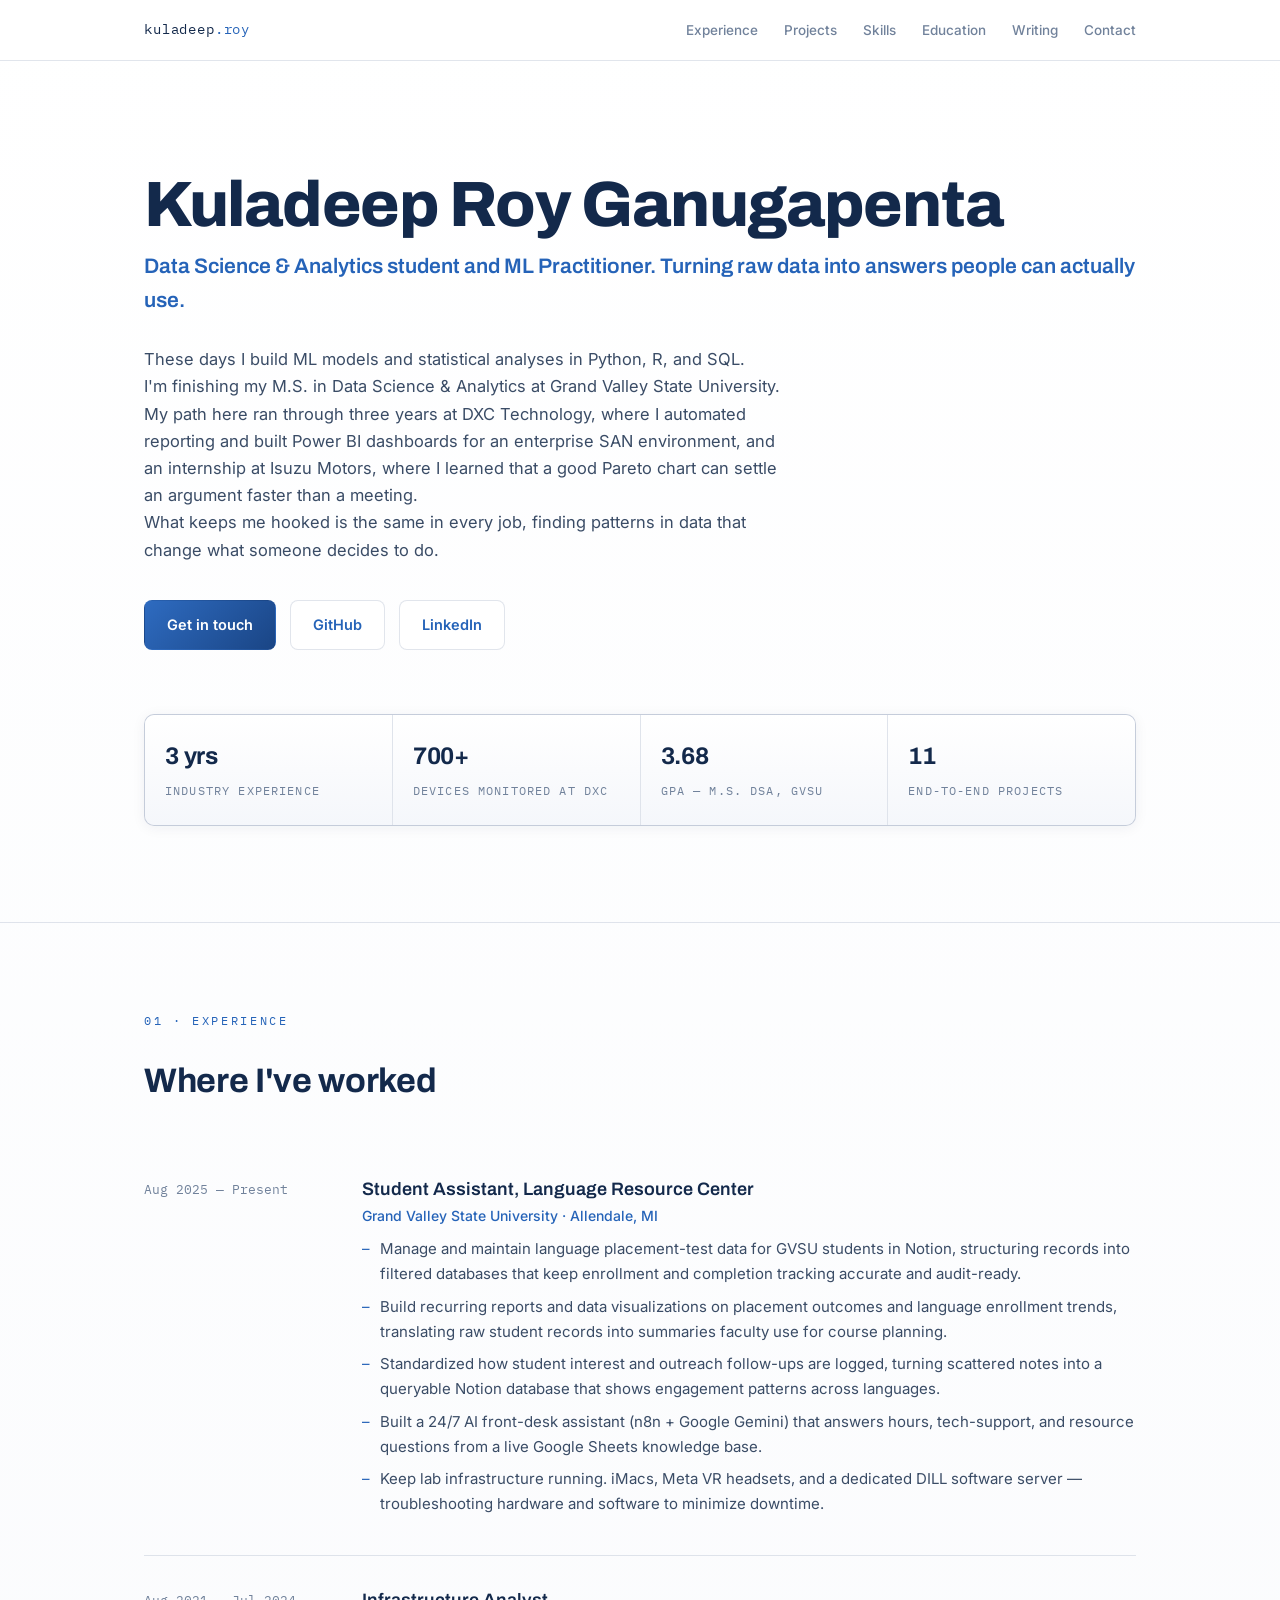
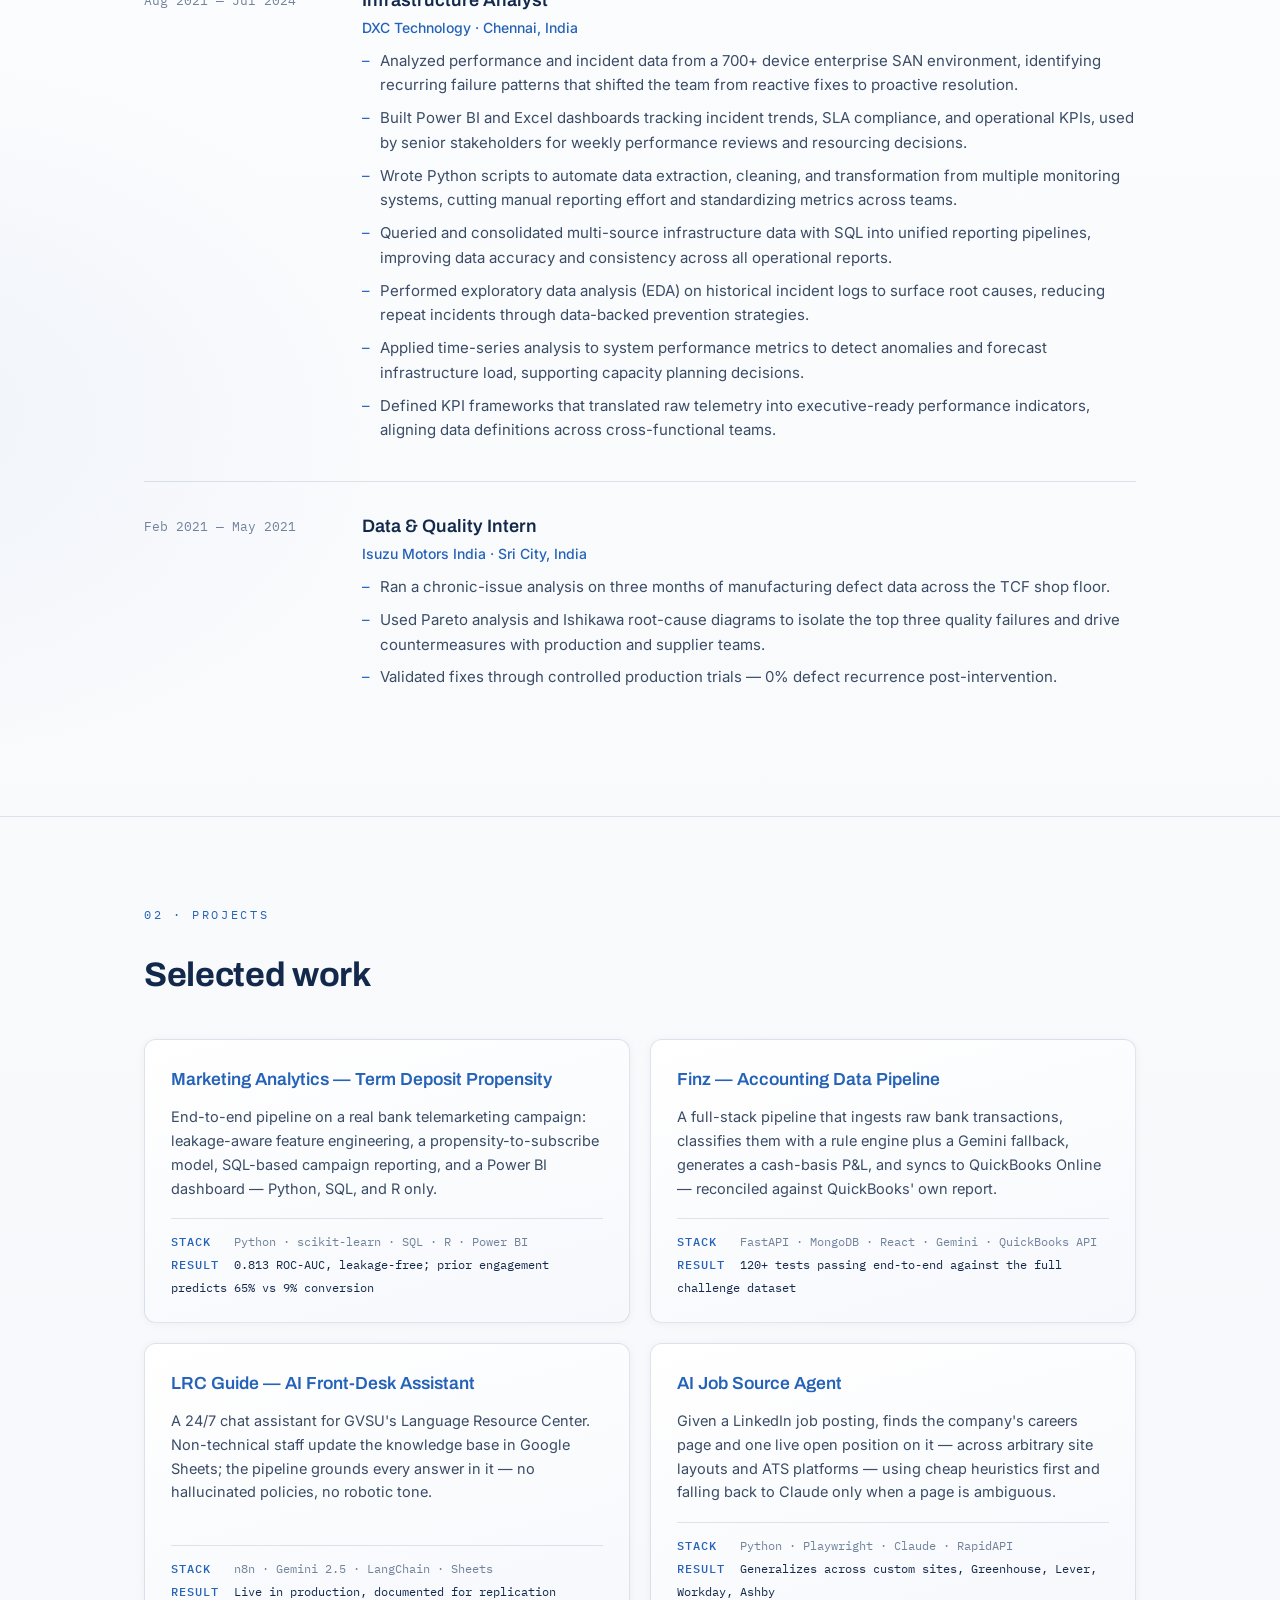
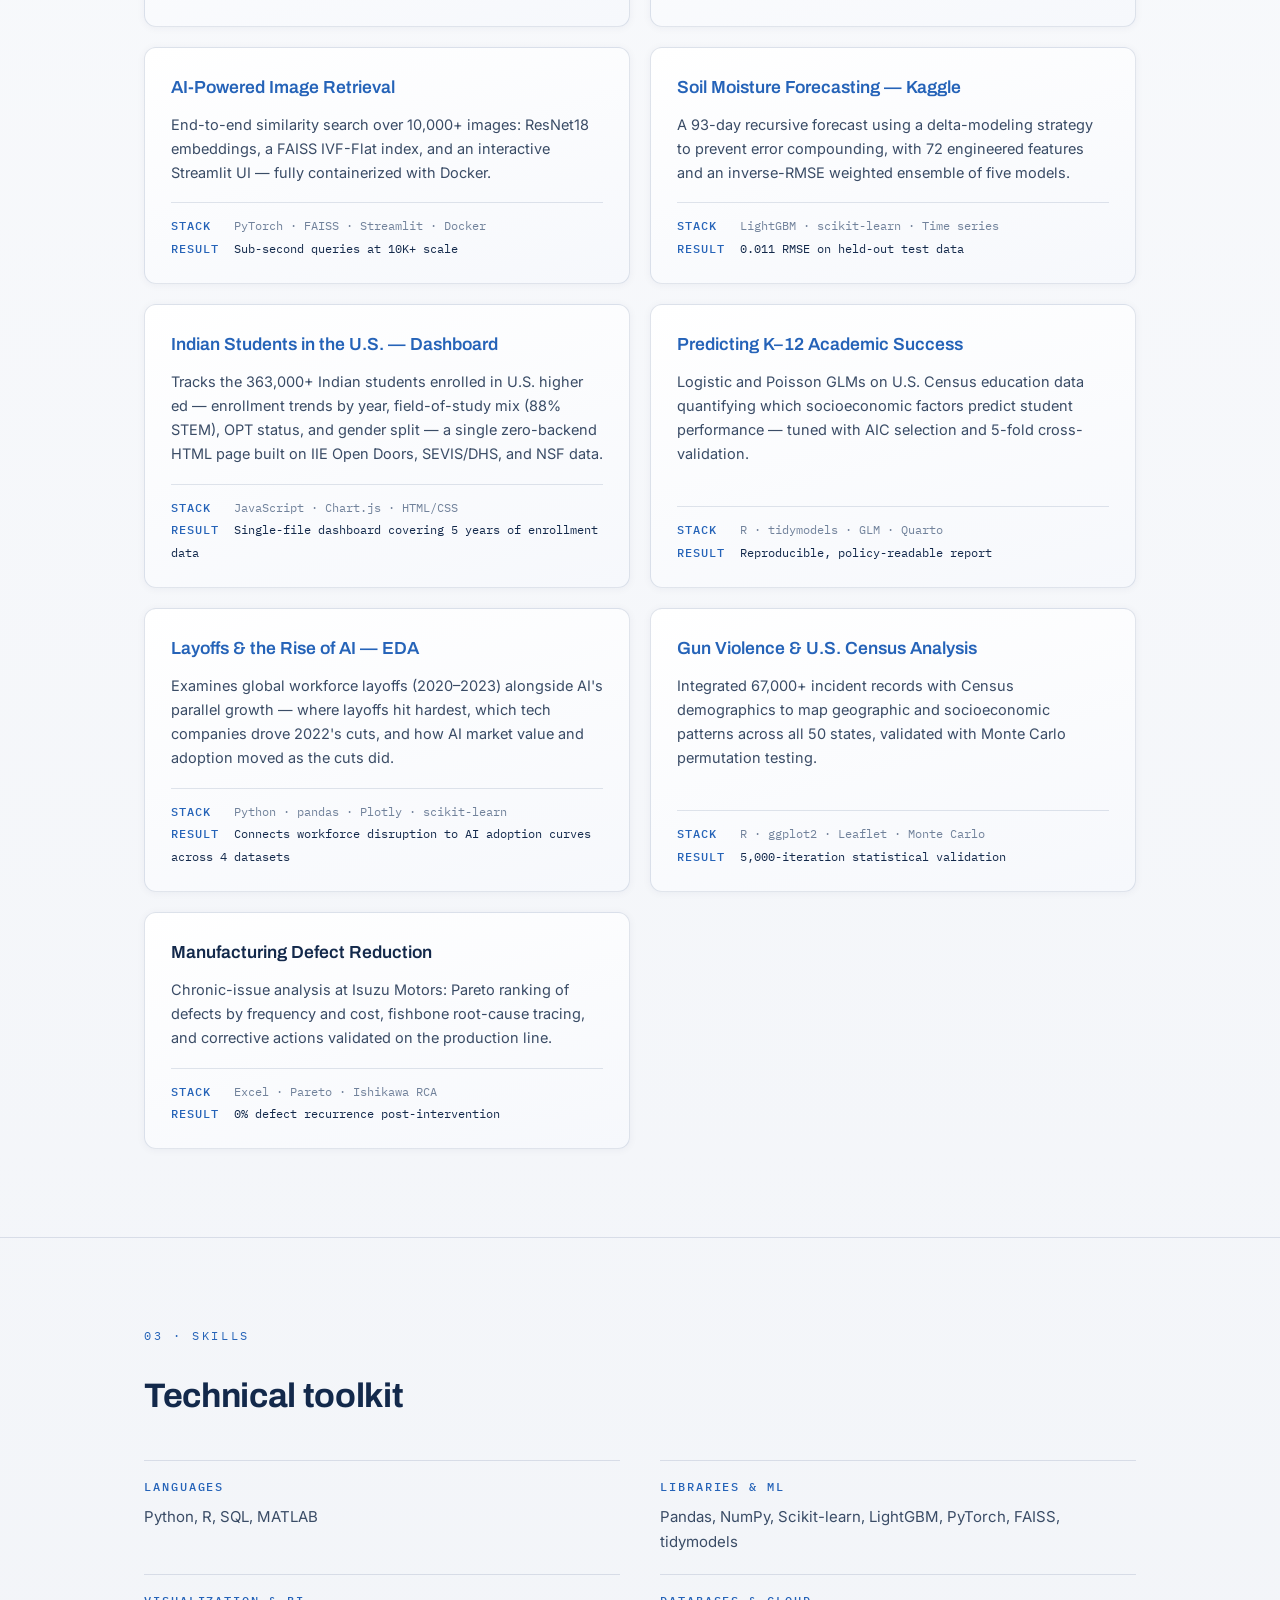
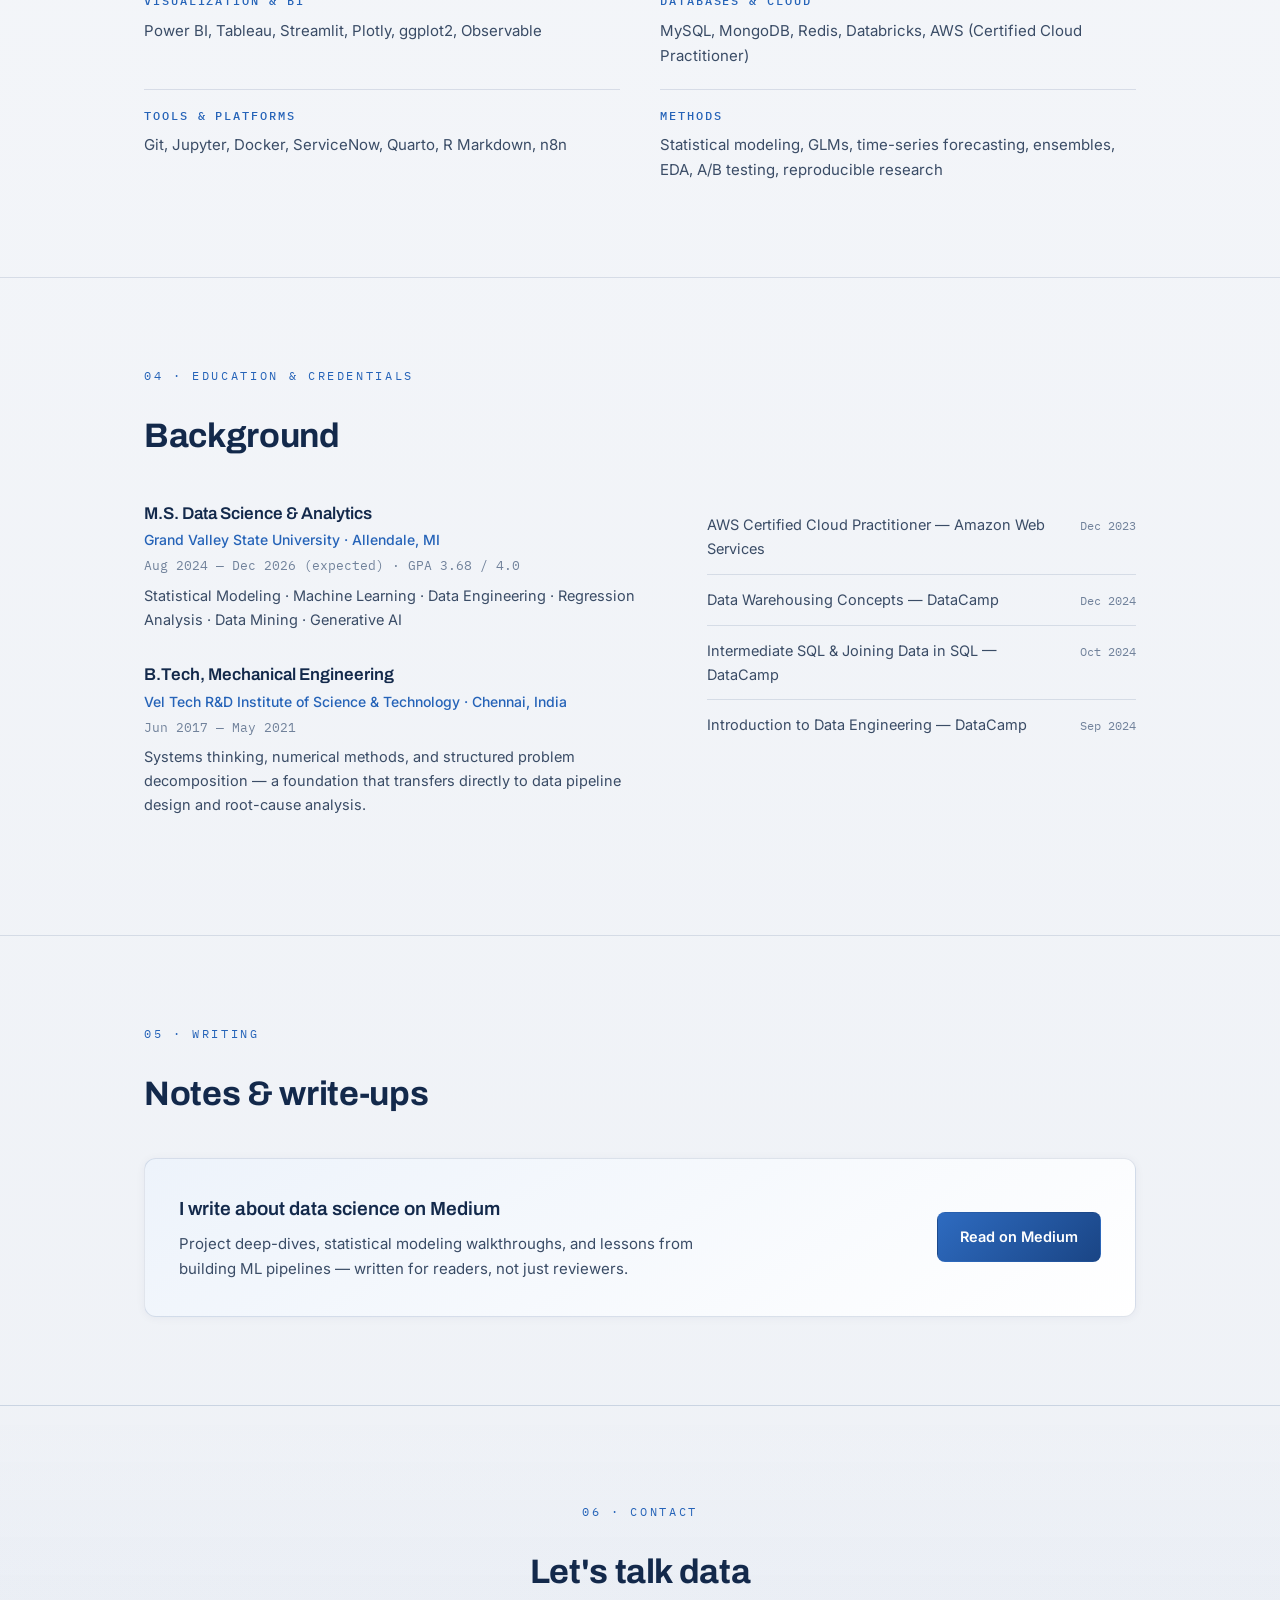
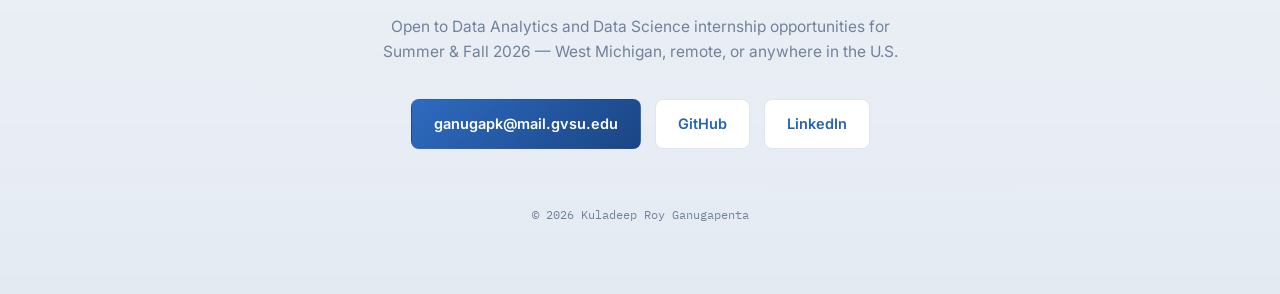
==== index.html @ be2dd0bf "Add 5 projects, link every project to its GitHub repo, clean up markup - Fix duplicate <html>/<head>" ====
<!DOCTYPE html>
<html lang="en">
<head>
<meta charset="UTF-8" />
<meta name="viewport" content="width=device-width, initial-scale=1.0" />
<title>Kuladeep Roy Ganugapenta — Data Science &amp; Analytics</title>
<meta name="description" content="Portfolio of Kuladeep Roy Ganugapenta — M.S. Data Science & Analytics at Grand Valley State University. Python, R, SQL, ML pipelines, and BI dashboards." />

<!-- Google tag (gtag.js) -->
<script async src="https://www.googletagmanager.com/gtag/js?id=G-ZEEN16N4LJ"></script>
<script>
  window.dataLayer = window.dataLayer || [];
  function gtag(){dataLayer.push(arguments);}
  gtag('js', new Date());
  gtag('config', 'G-ZEEN16N4LJ');
</script>

<link rel="preconnect" href="https://fonts.googleapis.com" />
<link rel="preconnect" href="https://fonts.gstatic.com" crossorigin />
<link href="https://fonts.googleapis.com/css2?family=Archivo:wght@500;600;700;800&family=IBM+Plex+Mono:wght@400;500&family=Inter:wght@400;500;600&display=swap" rel="stylesheet" />

<style>
/* ================= COLOR SYSTEM (light gray & white, blue accents) =================
   Edit these eight values to retheme the whole site. */
:root{
  --paper:  #FAFBFD;   /* page background (near-white) */
  --mist:   #EEF1F6;   /* light gray wash */
  --panel:  #FFFFFF;   /* card surface */
  --line:   rgba(28,58,110,0.13); /* hairline borders */
  --blue:   #2563B8;   /* primary accent */
  --navy:   #13294B;   /* headings / dark text */
  --text:   #3A4C66;   /* body text */
  --dim:    #71829B;   /* secondary text */
}

/* ================= BASE ================= */
*{ margin:0; padding:0; box-sizing:border-box; }
html{ scroll-behavior:auto; }
body{
  background:
    radial-gradient(1100px 520px at 85% -10%, rgba(37,99,184,0.08), transparent 62%),
    radial-gradient(900px 600px at -10% 30%, rgba(37,99,184,0.05), transparent 60%),
    linear-gradient(180deg, #FFFFFF 0%, var(--paper) 30%, var(--mist) 100%);
  background-color: var(--paper);
  color: var(--text);
  font-family: 'Inter', system-ui, sans-serif;
  font-size: 16px;
  line-height: 1.65;
  -webkit-font-smoothing: antialiased;
}
a{ color: var(--blue); text-decoration:none; }
a:hover{ color: var(--navy); }
a:focus-visible, button:focus-visible{ outline:2px solid var(--blue); outline-offset:3px; border-radius:2px; }
.wrap{ max-width:1040px; margin:0 auto; padding:0 24px; }
section{ padding:88px 0; border-top:1px solid var(--line); }

/* mono eyebrow labels — the ledger voice of the site */
.eyebrow{
  font-family:'IBM Plex Mono', monospace;
  font-size:12px; letter-spacing:0.22em; text-transform:uppercase;
  color:var(--blue); display:block; margin-bottom:22px;
}
h2{
  font-family:'Archivo', sans-serif; font-weight:700;
  font-size:clamp(26px,3.4vw,34px); letter-spacing:-0.01em;
  color:var(--navy); margin-bottom:36px;
}

/* ================= NAV ================= */
nav{
  position:sticky; top:0; z-index:10;
  background:rgba(255,255,255,0.88); backdrop-filter:blur(10px);
  border-bottom:1px solid var(--line);
}
.nav-inner{ display:flex; align-items:center; justify-content:space-between; height:60px; }
.brand{ font-family:'IBM Plex Mono', monospace; font-size:14px; color:var(--navy); letter-spacing:0.06em; }
.brand span{ color:var(--blue); }
.nav-links{ display:flex; gap:26px; }
.nav-links a{ font-size:13.5px; color:var(--dim); font-weight:500; }
.nav-links a:hover{ color:var(--navy); }

/* ================= HERO ================= */
header.hero{ padding:110px 0 96px; }
.hero-tag{
  font-family:'IBM Plex Mono', monospace; font-size:13px;
  color:var(--blue); letter-spacing:0.18em; text-transform:uppercase; margin-bottom:26px; display:block;
}
h1{
  font-family:'Archivo', sans-serif; font-weight:800;
  font-size:clamp(38px,6vw,64px); line-height:1.06; letter-spacing:-0.02em;
  color:var(--navy); margin-bottom:10px;
}
h1 .accent{
  background:linear-gradient(100deg, #3D7BD0 0%, #1A4585 90%);
  -webkit-background-clip:text; background-clip:text; color:transparent;
}
.hero-role{
  font-family:'Archivo', sans-serif; font-weight:600; font-size:clamp(17px,2.2vw,21px);
  color:var(--blue); margin-bottom:28px;
}
.hero-summary{ max-width:640px; color:var(--text); font-size:16.5px; margin-bottom:36px; }
.hero-actions{ display:flex; flex-wrap:wrap; gap:14px; margin-bottom:44px; }
.btn{
  display:inline-block; padding:12px 22px; border-radius:8px;
  font-weight:600; font-size:14.5px; border:1px solid transparent;
}
.btn-primary{ background:linear-gradient(135deg, #2E6BC0, #1A4585); color:#fff; }
.btn-primary:hover{ background:linear-gradient(135deg, #3B7BD4, #205098); color:#fff; }
.btn-ghost{ border-color:var(--line); color:var(--blue); background:#FFFFFF; }
.btn-ghost:hover{ border-color:var(--blue); color:var(--navy); }
.hero-meta{
  font-family:'IBM Plex Mono', monospace; font-size:13px; color:var(--dim);
  display:flex; flex-wrap:wrap; gap:10px 28px;
}
.hero-meta span::before{ content:"▸ "; color:var(--blue); }

/* ================= FACT STRIP ================= */
.facts{
  display:grid; grid-template-columns:repeat(4,1fr); gap:1px;
  background:var(--line); border:1px solid var(--line); border-radius:10px; overflow:hidden;
  margin-top:64px;
  box-shadow:0 2px 14px rgba(19,41,75,0.06);
}
.fact{ background:linear-gradient(180deg, #FFFFFF, #F5F7FB); padding:22px 20px; }
.fact strong{
  display:block; font-family:'Archivo', sans-serif; font-weight:700;
  font-size:24px; color:var(--navy); letter-spacing:-0.01em;
}
.fact small{
  font-family:'IBM Plex Mono', monospace; font-size:11.5px; letter-spacing:0.1em;
  text-transform:uppercase; color:var(--dim);
}

/* ================= EXPERIENCE ================= */
.job{ display:grid; grid-template-columns:190px 1fr; gap:28px; padding:30px 0; border-bottom:1px solid var(--line); }
.job:last-child{ border-bottom:none; }
.job-when{ font-family:'IBM Plex Mono', monospace; font-size:12.5px; color:var(--dim); padding-top:4px; }
.job h3{ font-family:'Archivo', sans-serif; font-weight:600; font-size:18px; color:var(--navy); }
.job .org{ font-size:14px; color:var(--blue); font-weight:500; margin-bottom:10px; }
.job ul{ list-style:none; }
.job li{ padding-left:18px; position:relative; margin-bottom:8px; font-size:15px; color:var(--text); }
.job li::before{ content:"–"; position:absolute; left:0; color:var(--blue); }

/* ================= PROJECTS ================= */
.projects-grid{ display:grid; grid-template-columns:1fr 1fr; gap:20px; }
.project{
  background:linear-gradient(165deg, #FFFFFF 0%, #F6F8FC 100%);
  border:1px solid var(--line); border-radius:12px; padding:26px 26px 22px;
  display:flex; flex-direction:column;
  box-shadow:0 1px 8px rgba(19,41,75,0.05);
}
.project:hover{ border-color:rgba(37,99,184,0.4); }
.project h3{ font-family:'Archivo', sans-serif; font-weight:600; font-size:17.5px; color:var(--navy); margin-bottom:10px; }
.project p{ font-size:14.5px; color:var(--text); margin-bottom:18px; flex:1; }
.project .row{
  font-family:'IBM Plex Mono', monospace; font-size:12px; line-height:1.9;
  border-top:1px solid var(--line); padding-top:12px; color:var(--dim);
}
.project .row b{ color:var(--blue); font-weight:500; letter-spacing:0.08em; }
.project .row span{ color:var(--navy); }

/* ================= SKILLS ================= */
.skills-grid{ display:grid; grid-template-columns:1fr 1fr; gap:14px 40px; }
.skill-group{ border-top:1px solid var(--line); padding:16px 0 6px; }
.skill-group h3{
  font-family:'IBM Plex Mono', monospace; font-size:12px; letter-spacing:0.16em;
  text-transform:uppercase; color:var(--blue); margin-bottom:8px; font-weight:500;
}
.skill-group p{ font-size:15px; color:var(--text); }

/* ================= EDUCATION / CERTS ================= */
.two-col{ display:grid; grid-template-columns:1.2fr 1fr; gap:48px; }
.edu{ margin-bottom:30px; }
.edu h3{ font-family:'Archivo', sans-serif; font-weight:600; font-size:17px; color:var(--navy); }
.edu .org{ color:var(--blue); font-size:14px; font-weight:500; }
.edu .when{ font-family:'IBM Plex Mono', monospace; font-size:12.5px; color:var(--dim); margin:4px 0 8px; }
.edu p{ font-size:14.5px; color:var(--text); }
.cert{ display:flex; justify-content:space-between; gap:16px; padding:13px 0; border-bottom:1px solid var(--line); font-size:14.5px; }
.cert:last-child{ border-bottom:none; }
.cert em{ font-style:normal; color:var(--dim); font-family:'IBM Plex Mono', monospace; font-size:12px; white-space:nowrap; padding-top:3px; }

/* ================= WRITING ================= */
.writing-card{
  background:linear-gradient(150deg, #EDF3FB, #FFFFFF);
  border:1px solid var(--line); border-radius:12px; padding:34px;
  display:flex; justify-content:space-between; align-items:center; gap:24px; flex-wrap:wrap;
  box-shadow:0 1px 10px rgba(19,41,75,0.05);
}
.writing-card p{ max-width:520px; color:var(--text); font-size:15px; }
.writing-card h3{ font-family:'Archivo', sans-serif; font-weight:600; font-size:19px; color:var(--navy); margin-bottom:8px; }

/* ================= FOOTER / CONTACT ================= */
footer{ padding:96px 0 70px; border-top:1px solid var(--line); text-align:center; background:linear-gradient(180deg, transparent, rgba(37,99,184,0.05)); }
footer h2{ margin-bottom:14px; }
footer .sub{ color:var(--dim); max-width:520px; margin:0 auto 34px; font-size:15.5px; }
.foot-links{ display:flex; justify-content:center; flex-wrap:wrap; gap:14px; margin-bottom:56px; }
.copyright{ font-family:'IBM Plex Mono', monospace; font-size:12px; color:var(--dim); }

/* ================= RESPONSIVE ================= */
@media (max-width:820px){
  .facts{ grid-template-columns:1fr 1fr; }
  .projects-grid, .skills-grid, .two-col{ grid-template-columns:1fr; }
  .job{ grid-template-columns:1fr; gap:6px; }
  .nav-links{ display:none; }
  section{ padding:64px 0; }
}
</style>
</head>
<body>

<!-- ================= NAV ================= -->
<nav>
  <div class="wrap nav-inner">
    <div class="brand">kuladeep<span>.roy</span></div>
    <div class="nav-links">
      <a href="#experience">Experience</a>
      <a href="#projects">Projects</a>
      <a href="#skills">Skills</a>
      <a href="#education">Education</a>
      <a href="#writing">Writing</a>
      <a href="#contact">Contact</a>
    </div>
  </div>
</nav>
<!-- ================= HERO — EDIT: name, role, summary, links ================= -->
<header class="hero">
  <div class="wrap">
    <h1>Kuladeep Roy Ganugapenta</h1>
    <p class="hero-role">Data Science &amp; Analytics student and ML Practitioner. Turning raw data into answers people can actually use.</p>
    <p class="hero-summary">
      These days I build ML models and statistical analyses in Python, R, and SQL.<br />
      I'm finishing my M.S. in Data Science &amp; Analytics at Grand Valley State University. My path here ran through three years at DXC Technology, where I automated reporting and built Power BI dashboards for an enterprise SAN environment,
      and an internship at Isuzu Motors, where I learned that a good Pareto chart can settle an argument faster than a meeting.<br />
      What keeps me hooked is the same in every job, finding patterns in data that change what someone decides to do.
    </p>
    <div class="hero-actions">
      <a class="btn btn-primary" href="mailto:ganugapk@mail.gvsu.edu">Get in touch</a>
      <a class="btn btn-ghost" href="https://github.com/kdeepr" target="_blank" rel="noopener">GitHub</a>
      <a class="btn btn-ghost" href="https://www.linkedin.com/in/kuladeep-roy-813854210/" target="_blank" rel="noopener">LinkedIn</a>
    </div>

    <!-- EDIT: headline numbers -->
    <div class="facts">
      <div class="fact"><strong>3 yrs</strong><small>Industry experience</small></div>
      <div class="fact"><strong>700+</strong><small>Devices monitored at DXC</small></div>
      <div class="fact"><strong>3.68</strong><small>GPA — M.S. DSA, GVSU</small></div>
      <div class="fact"><strong>11</strong><small>End-to-end projects</small></div>
    </div>
  </div>
</header>

<!-- ================= EXPERIENCE — EDIT: add/remove .job blocks ================= -->
<section id="experience">
  <div class="wrap">
    <span class="eyebrow">01 · Experience</span>
    <h2>Where I've worked</h2>

    <div class="job">
      <div class="job-when">Aug 2025 — Present</div>
      <div>
        <h3>Student Assistant, Language Resource Center</h3>
        <div class="org">Grand Valley State University · Allendale, MI</div>
        <ul>
          <li>Manage and maintain language placement-test data for GVSU students in Notion, structuring records into filtered databases that keep enrollment and completion tracking accurate and audit-ready.</li>
          <li>Build recurring reports and data visualizations on placement outcomes and language enrollment trends, translating raw student records into summaries faculty use for course planning.</li>
          <li>Standardized how student interest and outreach follow-ups are logged, turning scattered notes into a queryable Notion database that shows engagement patterns across languages.</li>
          <li>Built a 24/7 AI front-desk assistant (n8n + Google Gemini) that answers hours, tech-support, and resource questions from a live Google Sheets knowledge base.</li>
          <li>Keep lab infrastructure running. iMacs, Meta VR headsets, and a dedicated DILL software server — troubleshooting hardware and software to minimize downtime.</li>
        </ul>
      </div>
    </div>

    <div class="job">
      <div class="job-when">Aug 2021 — Jul 2024</div>
      <div>
        <h3>Infrastructure Analyst</h3>
        <div class="org">DXC Technology · Chennai, India</div>
        <ul>
          <li>Analyzed performance and incident data from a 700+ device enterprise SAN environment, identifying recurring failure patterns that shifted the team from reactive fixes to proactive resolution.</li>
          <li>Built Power BI and Excel dashboards tracking incident trends, SLA compliance, and operational KPIs, used by senior stakeholders for weekly performance reviews and resourcing decisions.</li>
          <li>Wrote Python scripts to automate data extraction, cleaning, and transformation from multiple monitoring systems, cutting manual reporting effort and standardizing metrics across teams.</li>
          <li>Queried and consolidated multi-source infrastructure data with SQL into unified reporting pipelines, improving data accuracy and consistency across all operational reports.</li>
          <li>Performed exploratory data analysis (EDA) on historical incident logs to surface root causes, reducing repeat incidents through data-backed prevention strategies.</li>
          <li>Applied time-series analysis to system performance metrics to detect anomalies and forecast infrastructure load, supporting capacity planning decisions.</li>
          <li>Defined KPI frameworks that translated raw telemetry into executive-ready performance indicators, aligning data definitions across cross-functional teams.</li>
        </ul>
      </div>
    </div>

    <div class="job">
      <div class="job-when">Feb 2021 — May 2021</div>
      <div>
        <h3>Data &amp; Quality Intern</h3>
        <div class="org">Isuzu Motors India · Sri City, India</div>
        <ul>
          <li>Ran a chronic-issue analysis on three months of manufacturing defect data across the TCF shop floor.</li>
          <li>Used Pareto analysis and Ishikawa root-cause diagrams to isolate the top three quality failures and drive countermeasures with production and supplier teams.</li>
          <li>Validated fixes through controlled production trials — 0% defect recurrence post-intervention.</li>
        </ul>
      </div>
    </div>
  </div>
</section>

<!-- ================= PROJECTS — EDIT: copy a .project block to add one ================= -->
<section id="projects">
  <div class="wrap">
    <span class="eyebrow">02 · Projects</span>
    <h2>Selected work</h2>
    <div class="projects-grid">

      <article class="project">
        <h3>
          <a href="https://github.com/kdeepr/marketing-analytics" target="_blank" rel="noopener noreferrer">
            Marketing Analytics — Term Deposit Propensity
          </a>
        </h3>
        <p>End-to-end pipeline on a real bank telemarketing campaign: leakage-aware feature engineering, a propensity-to-subscribe model, SQL-based campaign reporting, and a Power BI dashboard — Python, SQL, and R only.</p>
        <div class="row">
          <b>STACK&nbsp;&nbsp;</b> Python · scikit-learn · SQL · R · Power BI<br />
          <b>RESULT&nbsp;</b> <span>0.813 ROC-AUC, leakage-free; prior engagement predicts 65% vs 9% conversion</span>
        </div>
      </article>

      <article class="project">
        <h3>
          <a href="https://github.com/kdeepr/Finz-pipeline" target="_blank" rel="noopener noreferrer">
            Finz — Accounting Data Pipeline
          </a>
        </h3>
        <p>A full-stack pipeline that ingests raw bank transactions, classifies them with a rule engine plus a Gemini fallback, generates a cash-basis P&amp;L, and syncs to QuickBooks Online — reconciled against QuickBooks' own report.</p>
        <div class="row">
          <b>STACK&nbsp;&nbsp;</b> FastAPI · MongoDB · React · Gemini · QuickBooks API<br />
          <b>RESULT&nbsp;</b> <span>120+ tests passing end-to-end against the full challenge dataset</span>
        </div>
      </article>

      <article class="project">
        <h3>
          <a href="https://github.com/kdeepr/Language-Resource-center-AI-Assistant" target="_blank" rel="noopener noreferrer">
            LRC Guide — AI Front-Desk Assistant
          </a>
        </h3>
        <p>A 24/7 chat assistant for GVSU's Language Resource Center. Non-technical staff update the knowledge base in Google Sheets; the pipeline grounds every answer in it — no hallucinated policies, no robotic tone.</p>
        <div class="row">
          <b>STACK&nbsp;&nbsp;</b> n8n · Gemini 2.5 · LangChain · Sheets<br />
          <b>RESULT&nbsp;</b> <span>Live in production, documented for replication</span>
        </div>
      </article>

      <article class="project">
        <h3>
          <a href="https://github.com/kdeepr/ai-job-source-agent" target="_blank" rel="noopener noreferrer">
            AI Job Source Agent
          </a>
        </h3>
        <p>Given a LinkedIn job posting, finds the company's careers page and one live open position on it — across arbitrary site layouts and ATS platforms — using cheap heuristics first and falling back to Claude only when a page is ambiguous.</p>
        <div class="row">
          <b>STACK&nbsp;&nbsp;</b> Python · Playwright · Claude · RapidAPI<br />
          <b>RESULT&nbsp;</b> <span>Generalizes across custom sites, Greenhouse, Lever, Workday, Ashby</span>
        </div>
      </article>

      <article class="project">
        <h3>
          <a href="https://github.com/kdeepr/AI-Powered-Image-Retrieval-Vector-Database" target="_blank" rel="noopener noreferrer">
            AI-Powered Image Retrieval
          </a>
        </h3>
        <p>End-to-end similarity search over 10,000+ images: ResNet18 embeddings, a FAISS IVF-Flat index, and an interactive Streamlit UI — fully containerized with Docker.</p>
        <div class="row">
          <b>STACK&nbsp;&nbsp;</b> PyTorch · FAISS · Streamlit · Docker<br />
          <b>RESULT&nbsp;</b> <span>Sub-second queries at 10K+ scale</span>
        </div>
      </article>

      <article class="project">
        <h3>
          <a href="https://github.com/kdeepr/Soil-Moisture-Predictive-Modeling" target="_blank" rel="noopener noreferrer">
            Soil Moisture Forecasting — Kaggle
          </a>
        </h3>
        <p>A 93-day recursive forecast using a delta-modeling strategy to prevent error compounding, with 72 engineered features and an inverse-RMSE weighted ensemble of five models.</p>
        <div class="row">
          <b>STACK&nbsp;&nbsp;</b> LightGBM · scikit-learn · Time series<br />
          <b>RESULT&nbsp;</b> <span>0.011 RMSE on held-out test data</span>
        </div>
      </article>

      <article class="project">
        <h3>
          <a href="https://github.com/kdeepr/india-students-dashboard" target="_blank" rel="noopener noreferrer">
            Indian Students in the U.S. — Dashboard
          </a>
        </h3>
        <p>Tracks the 363,000+ Indian students enrolled in U.S. higher ed — enrollment trends by year, field-of-study mix (88% STEM), OPT status, and gender split — a single zero-backend HTML page built on IIE Open Doors, SEVIS/DHS, and NSF data.</p>
        <div class="row">
          <b>STACK&nbsp;&nbsp;</b> JavaScript · Chart.js · HTML/CSS<br />
          <b>RESULT&nbsp;</b> <span>Single-file dashboard covering 5 years of enrollment data</span>
        </div>
      </article>

      <article class="project">
        <h3>
          <a href="https://github.com/kdeepr/Predicting-k-12-Success-using-generalized-linear-models" target="_blank" rel="noopener noreferrer">
            Predicting K–12 Academic Success
          </a>
        </h3>
        <p>Logistic and Poisson GLMs on U.S. Census education data quantifying which socioeconomic factors predict student performance — tuned with AIC selection and 5-fold cross-validation.</p>
        <div class="row">
          <b>STACK&nbsp;&nbsp;</b> R · tidymodels · GLM · Quarto<br />
          <b>RESULT&nbsp;</b> <span>Reproducible, policy-readable report</span>
        </div>
      </article>

      <article class="project">
        <h3>
          <a href="https://github.com/kdeepr/Exploratory-Data-Analysis-on-Layoffs-and-Impact-on-AI" target="_blank" rel="noopener noreferrer">
            Layoffs &amp; the Rise of AI — EDA
          </a>
        </h3>
        <p>Examines global workforce layoffs (2020–2023) alongside AI's parallel growth — where layoffs hit hardest, which tech companies drove 2022's cuts, and how AI market value and adoption moved as the cuts did.</p>
        <div class="row">
          <b>STACK&nbsp;&nbsp;</b> Python · pandas · Plotly · scikit-learn<br />
          <b>RESULT&nbsp;</b> <span>Connects workforce disruption to AI adoption curves across 4 datasets</span>
        </div>
      </article>

      <article class="project">
        <h3>
          <a href="https://github.com/kdeepr/US-gun-violence-data-analysis-in-R" target="_blank" rel="noopener noreferrer">
            Gun Violence &amp; U.S. Census Analysis
          </a>
        </h3>
        <p>Integrated 67,000+ incident records with Census demographics to map geographic and socioeconomic patterns across all 50 states, validated with Monte Carlo permutation testing.</p>
        <div class="row">
          <b>STACK&nbsp;&nbsp;</b> R · ggplot2 · Leaflet · Monte Carlo<br />
          <b>RESULT&nbsp;</b> <span>5,000-iteration statistical validation</span>
        </div>
      </article>

      <article class="project">
        <h3>Manufacturing Defect Reduction</h3>
        <p>Chronic-issue analysis at Isuzu Motors: Pareto ranking of defects by frequency and cost, fishbone root-cause tracing, and corrective actions validated on the production line.</p>
        <div class="row">
          <b>STACK&nbsp;&nbsp;</b> Excel · Pareto · Ishikawa RCA<br />
          <b>RESULT&nbsp;</b> <span>0% defect recurrence post-intervention</span>
        </div>
      </article>

    </div>
  </div>
</section>

<!-- ================= SKILLS — EDIT: text inside each group ================= -->
<section id="skills">
  <div class="wrap">
    <span class="eyebrow">03 · Skills</span>
    <h2>Technical toolkit</h2>
    <div class="skills-grid">
      <div class="skill-group"><h3>Languages</h3><p>Python, R, SQL, MATLAB</p></div>
      <div class="skill-group"><h3>Libraries &amp; ML</h3><p>Pandas, NumPy, Scikit-learn, LightGBM, PyTorch, FAISS, tidymodels</p></div>
      <div class="skill-group"><h3>Visualization &amp; BI</h3><p>Power BI, Tableau, Streamlit, Plotly, ggplot2, Observable</p></div>
      <div class="skill-group"><h3>Databases &amp; Cloud</h3><p>MySQL, MongoDB, Redis, Databricks, AWS (Certified Cloud Practitioner)</p></div>
      <div class="skill-group"><h3>Tools &amp; Platforms</h3><p>Git, Jupyter, Docker, ServiceNow, Quarto, R Markdown, n8n</p></div>
      <div class="skill-group"><h3>Methods</h3><p>Statistical modeling, GLMs, time-series forecasting, ensembles, EDA, A/B testing, reproducible research</p></div>
    </div>
  </div>
</section>

<!-- ================= EDUCATION & CERTIFICATIONS ================= -->
<section id="education">
  <div class="wrap">
    <span class="eyebrow">04 · Education &amp; Credentials</span>
    <h2>Background</h2>
    <div class="two-col">
      <div>
        <div class="edu">
          <h3>M.S. Data Science &amp; Analytics</h3>
          <div class="org">Grand Valley State University · Allendale, MI</div>
          <div class="when">Aug 2024 — Dec 2026 (expected) · GPA 3.68 / 4.0</div>
          <p>Statistical Modeling · Machine Learning · Data Engineering · Regression Analysis · Data Mining · Generative AI</p>
        </div>
        <div class="edu">
          <h3>B.Tech, Mechanical Engineering</h3>
          <div class="org">Vel Tech R&amp;D Institute of Science &amp; Technology · Chennai, India</div>
          <div class="when">Jun 2017 — May 2021</div>
          <p>Systems thinking, numerical methods, and structured problem decomposition — a foundation that transfers directly to data pipeline design and root-cause analysis.</p>
        </div>
      </div>
      <div>
        <div class="cert"><span>AWS Certified Cloud Practitioner — Amazon Web Services</span><em>Dec 2023</em></div>
        <div class="cert"><span>Data Warehousing Concepts — DataCamp</span><em>Dec 2024</em></div>
        <div class="cert"><span>Intermediate SQL &amp; Joining Data in SQL — DataCamp</span><em>Oct 2024</em></div>
        <div class="cert"><span>Introduction to Data Engineering — DataCamp</span><em>Sep 2024</em></div>
      </div>
    </div>
  </div>
</section>

<!-- ================= WRITING — EDIT: replace # with your Medium profile URL ================= -->
<section id="writing">
  <div class="wrap">
    <span class="eyebrow">05 · Writing</span>
    <h2>Notes &amp; write-ups</h2>
    <div class="writing-card">
      <div>
        <h3>I write about data science on Medium</h3>
        <p>Project deep-dives, statistical modeling walkthroughs, and lessons from building ML pipelines — written for readers, not just reviewers.</p>
      </div>
      <!-- EDIT: paste your Medium profile URL below -->
      <a class="btn btn-primary" href="https://medium.com/@YOUR-MEDIUM-USERNAME" target="_blank" rel="noopener">Read on Medium</a>
    </div>
  </div>
</section>

<!-- ================= CONTACT ================= -->
<footer id="contact">
  <div class="wrap">
    <span class="eyebrow">06 · Contact</span>
    <h2>Let's talk data</h2>
    <p class="sub">Open to Data Analytics and Data Science internship opportunities for Summer &amp; Fall 2026 — West Michigan, remote, or anywhere in the U.S.</p>
    <div class="foot-links">
      <a class="btn btn-primary" href="mailto:ganugapk@mail.gvsu.edu">ganugapk@mail.gvsu.edu</a>
      <a class="btn btn-ghost" href="https://github.com/kdeepr" target="_blank" rel="noopener">GitHub</a>
      <a class="btn btn-ghost" href="https://www.linkedin.com/in/kuladeep-roy-813854210/" target="_blank" rel="noopener">LinkedIn</a>
    </div>
    <div class="copyright">© 2026 Kuladeep Roy Ganugapenta </div>
  </div>
</footer>

</body>
</html>
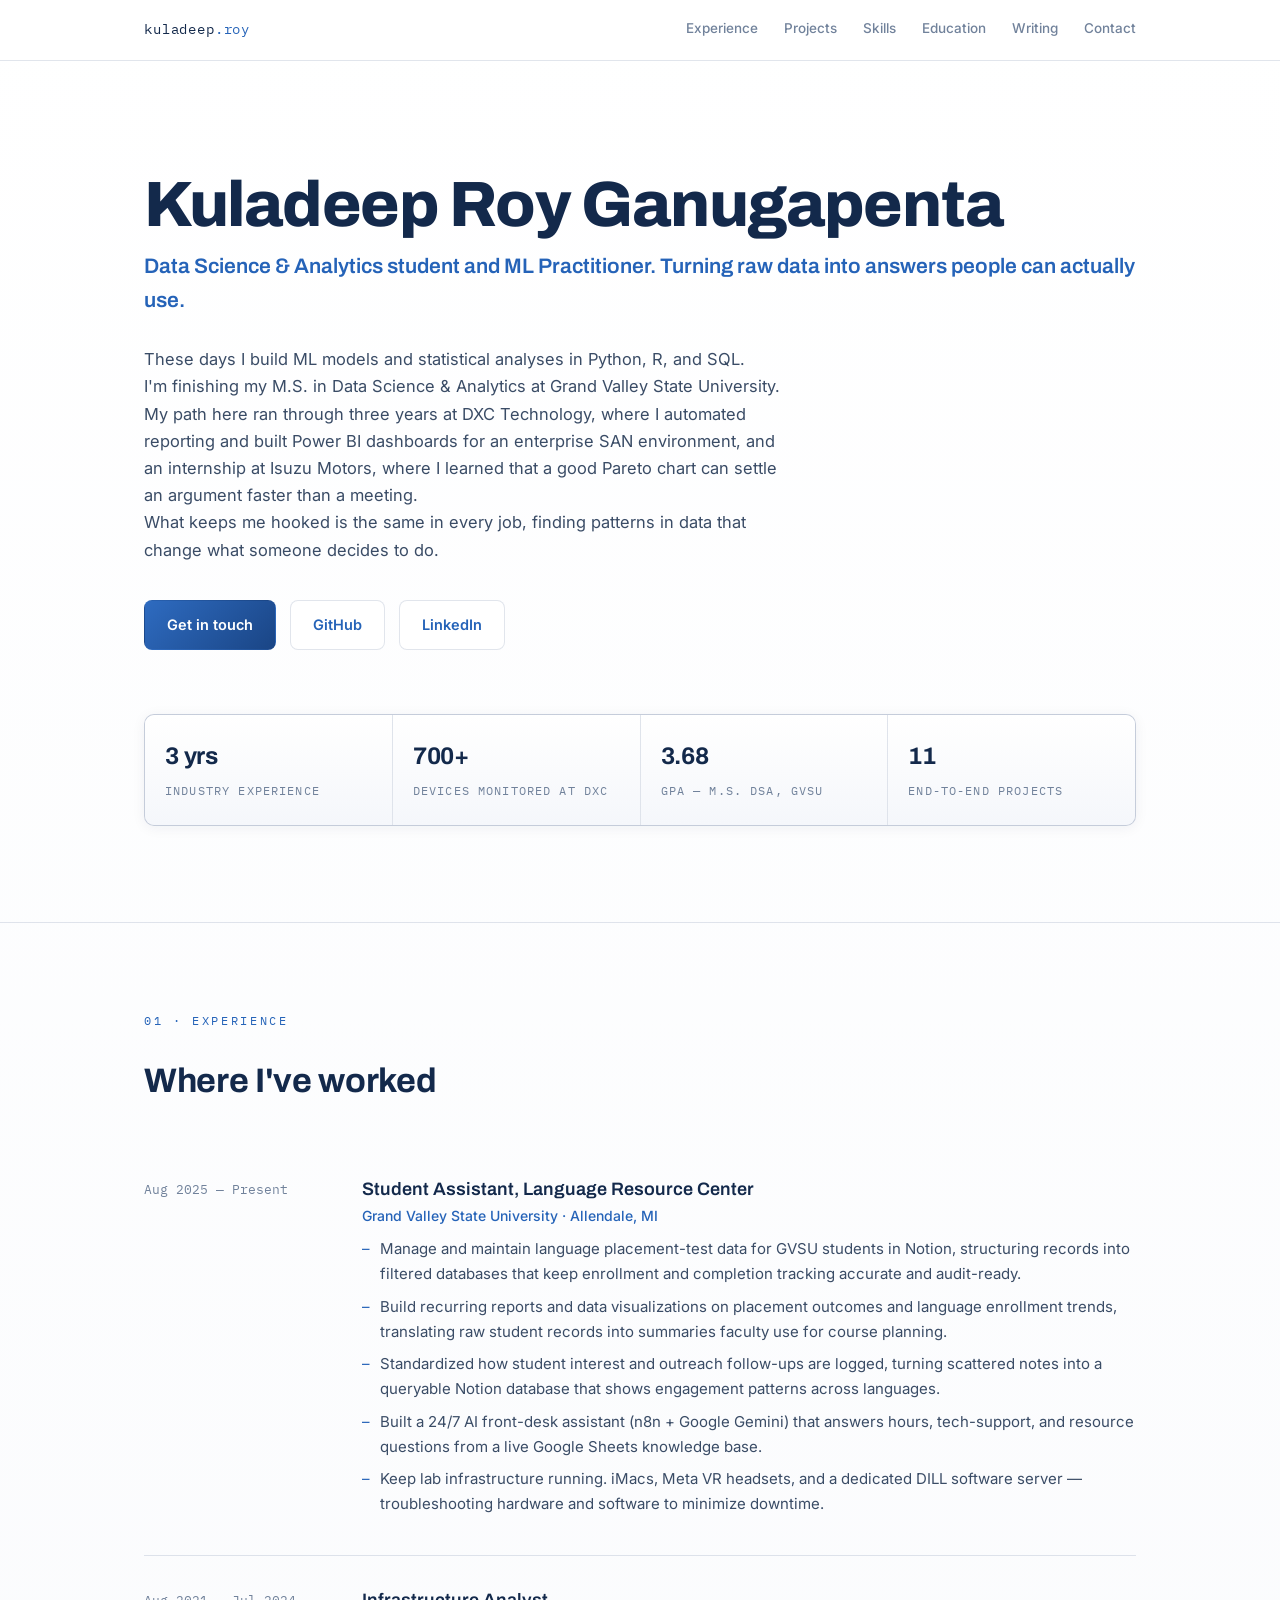
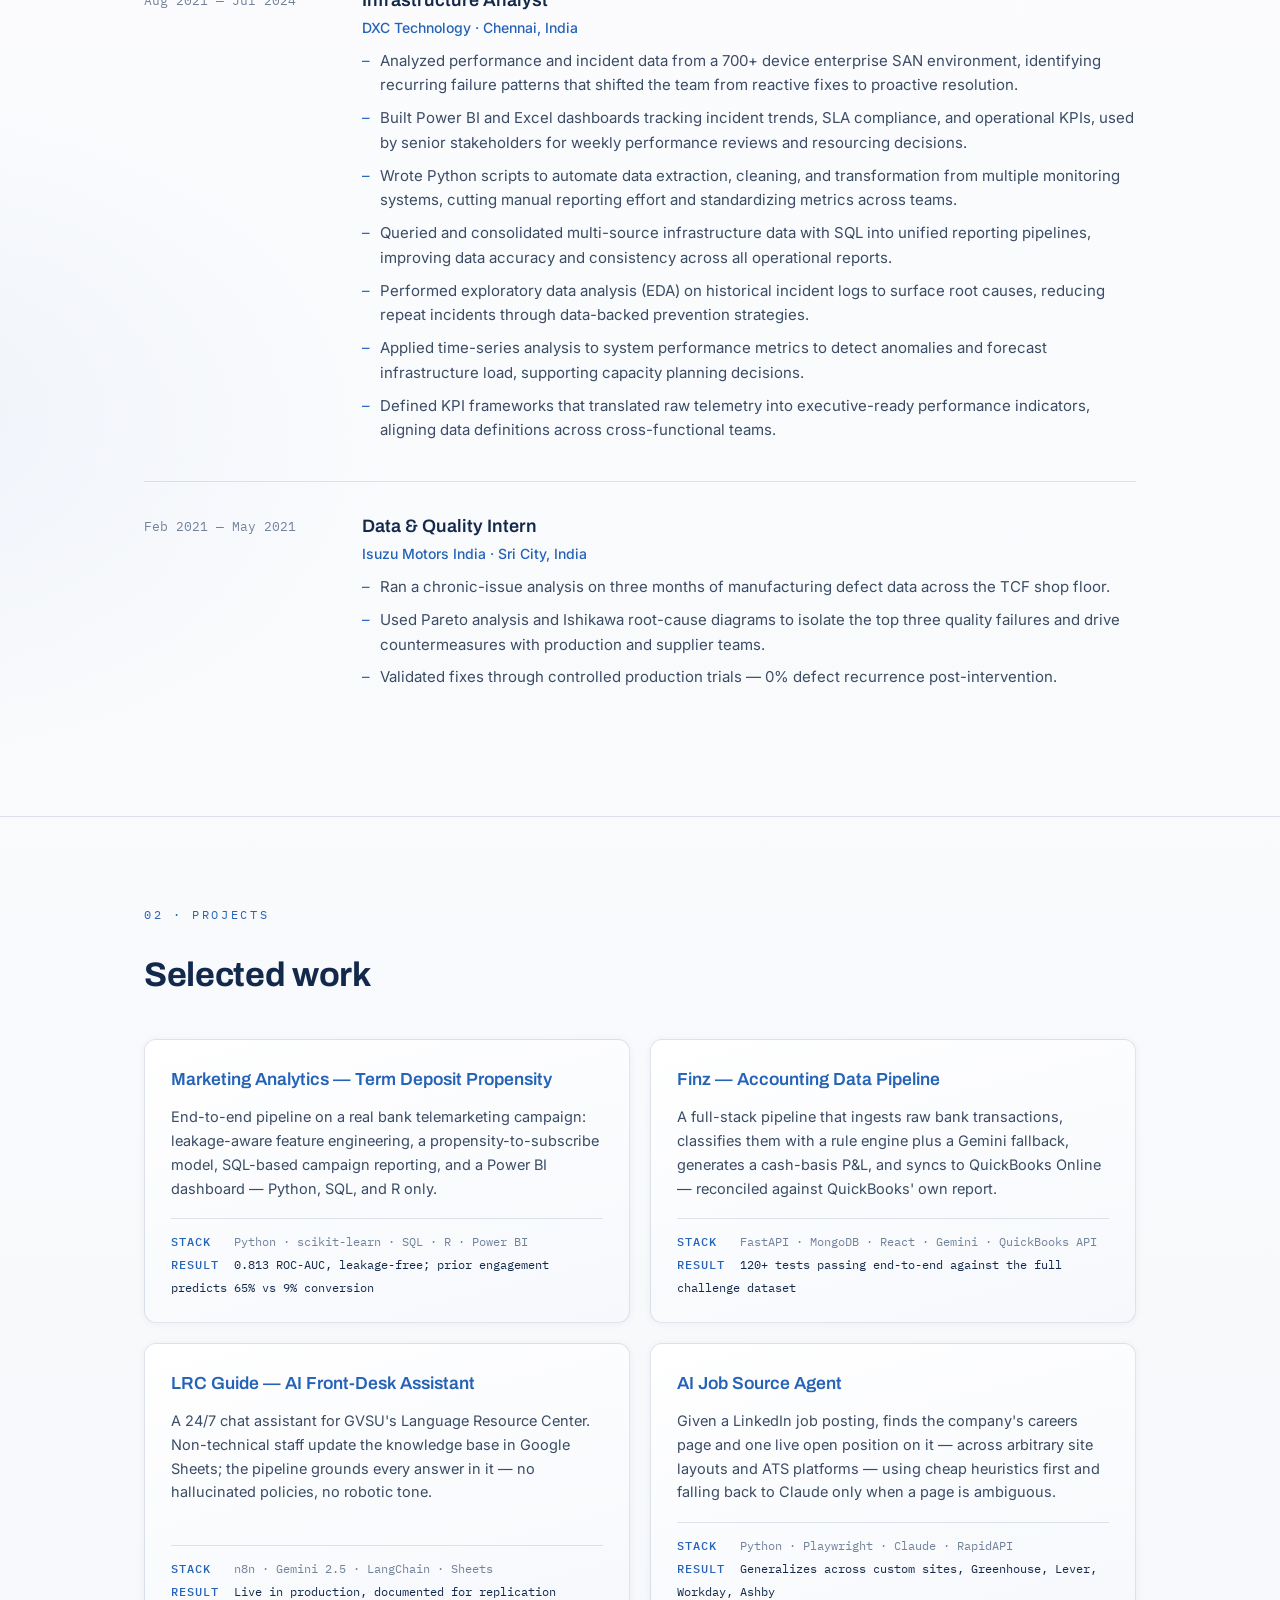
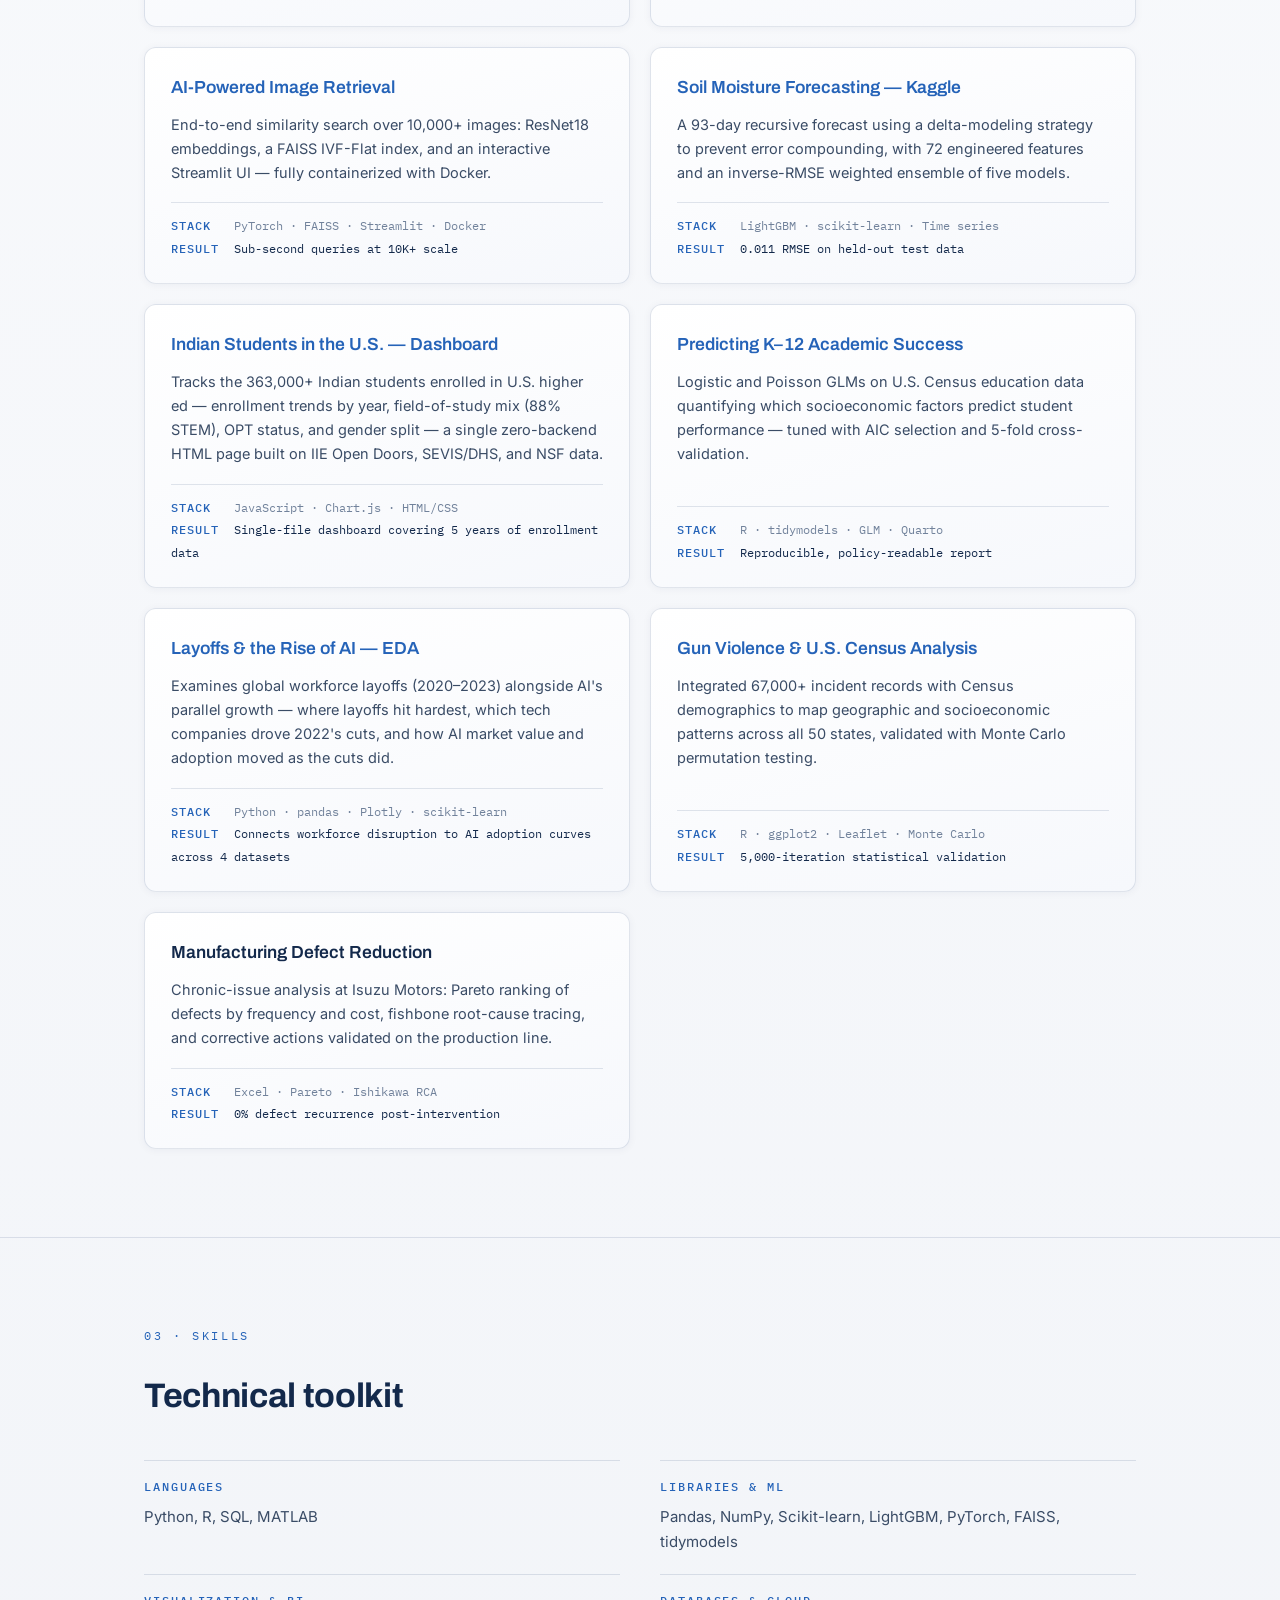
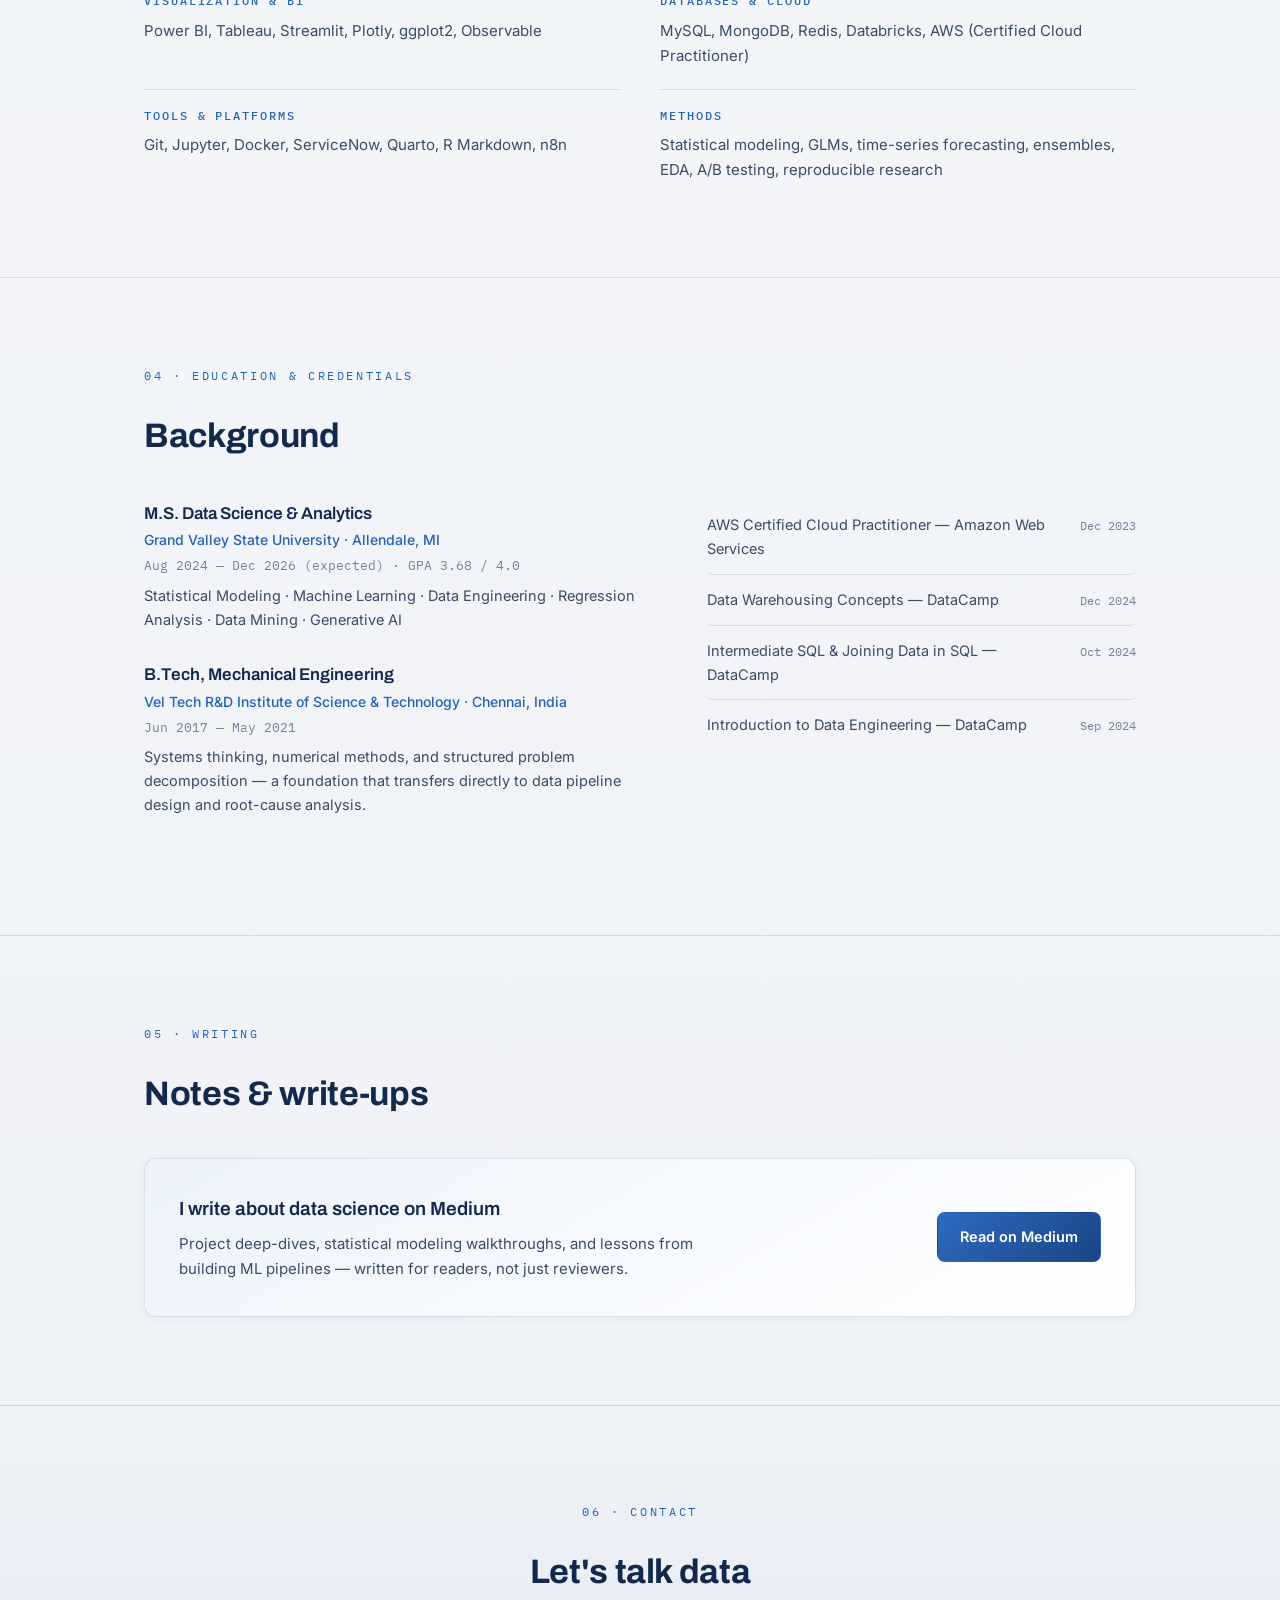
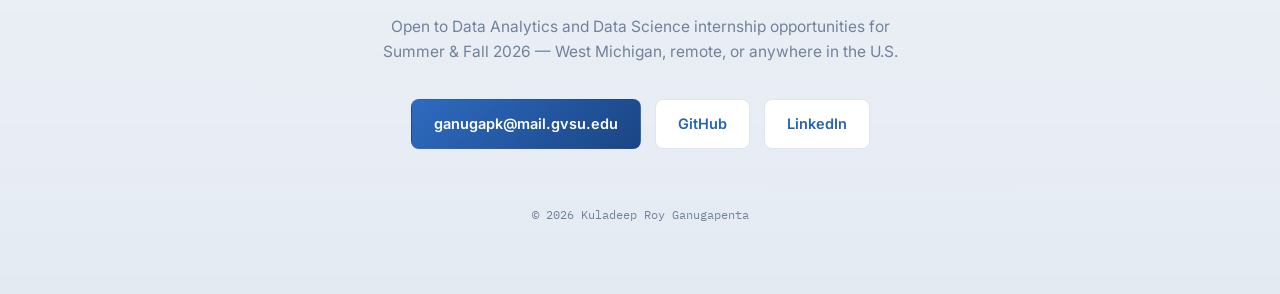
==== commit b8302a67: "Add smooth transitions and scroll animations throughout - Hover lift + shadow on project cards, butt" ====
--- a/index.html
+++ b/index.html
@@ -36,6 +36,15 @@
 /* ================= BASE ================= */
 *{ margin:0; padding:0; box-sizing:border-box; }
 html{ scroll-behavior:auto; }
+@media (prefers-reduced-motion: no-preference){
+  html{ scroll-behavior:smooth; }
+}
+@media (prefers-reduced-motion: reduce){
+  *{
+    animation-duration:0.001ms !important; animation-iteration-count:1 !important;
+    transition-duration:0.001ms !important; scroll-behavior:auto !important;
+  }
+}
 body{
   background:
     radial-gradient(1100px 520px at 85% -10%, rgba(37,99,184,0.08), transparent 62%),
@@ -48,7 +57,7 @@
   line-height: 1.65;
   -webkit-font-smoothing: antialiased;
 }
-a{ color: var(--blue); text-decoration:none; }
+a{ color: var(--blue); text-decoration:none; transition: color .22s ease; }
 a:hover{ color: var(--navy); }
 a:focus-visible, button:focus-visible{ outline:2px solid var(--blue); outline-offset:3px; border-radius:2px; }
 .wrap{ max-width:1040px; margin:0 auto; padding:0 24px; }
@@ -71,13 +80,24 @@
   position:sticky; top:0; z-index:10;
   background:rgba(255,255,255,0.88); backdrop-filter:blur(10px);
   border-bottom:1px solid var(--line);
-}
+  transition: box-shadow .3s ease;
+}
+nav.is-scrolled{ box-shadow:0 2px 20px rgba(19,41,75,0.08); }
 .nav-inner{ display:flex; align-items:center; justify-content:space-between; height:60px; }
 .brand{ font-family:'IBM Plex Mono', monospace; font-size:14px; color:var(--navy); letter-spacing:0.06em; }
 .brand span{ color:var(--blue); }
 .nav-links{ display:flex; gap:26px; }
-.nav-links a{ font-size:13.5px; color:var(--dim); font-weight:500; }
+.nav-links a{
+  position:relative; font-size:13.5px; color:var(--dim); font-weight:500;
+  padding-bottom:4px;
+}
+.nav-links a::after{
+  content:""; position:absolute; left:0; bottom:0; width:100%; height:1.5px;
+  background:var(--blue); transform:scaleX(0); transform-origin:left;
+  transition: transform .3s cubic-bezier(.4,0,.2,1);
+}
 .nav-links a:hover{ color:var(--navy); }
+.nav-links a:hover::after{ transform:scaleX(1); }
 
 /* ================= HERO ================= */
 header.hero{ padding:110px 0 96px; }
@@ -103,16 +123,36 @@
 .btn{
   display:inline-block; padding:12px 22px; border-radius:8px;
   font-weight:600; font-size:14.5px; border:1px solid transparent;
+  transition: background .25s ease, border-color .25s ease, color .25s ease,
+              transform .25s cubic-bezier(.4,0,.2,1), box-shadow .25s ease;
 }
 .btn-primary{ background:linear-gradient(135deg, #2E6BC0, #1A4585); color:#fff; }
-.btn-primary:hover{ background:linear-gradient(135deg, #3B7BD4, #205098); color:#fff; }
+.btn-primary:hover{
+  background:linear-gradient(135deg, #3B7BD4, #205098); color:#fff;
+  transform:translateY(-2px); box-shadow:0 10px 22px rgba(37,99,184,0.3);
+}
 .btn-ghost{ border-color:var(--line); color:var(--blue); background:#FFFFFF; }
-.btn-ghost:hover{ border-color:var(--blue); color:var(--navy); }
+.btn-ghost:hover{
+  border-color:var(--blue); color:var(--navy);
+  transform:translateY(-2px); box-shadow:0 8px 18px rgba(19,41,75,0.1);
+}
+.btn:active{ transform:translateY(0); box-shadow:none; }
 .hero-meta{
   font-family:'IBM Plex Mono', monospace; font-size:13px; color:var(--dim);
   display:flex; flex-wrap:wrap; gap:10px 28px;
 }
 .hero-meta span::before{ content:"▸ "; color:var(--blue); }
+
+/* ================= HERO ENTRANCE ================= */
+@keyframes fadeUpIn{ from{ opacity:0; transform:translateY(18px); } to{ opacity:1; transform:translateY(0); } }
+@media (prefers-reduced-motion: no-preference){
+  .hero-tag{ animation:fadeUpIn .7s cubic-bezier(.2,.7,.2,1) both; }
+  h1{ animation:fadeUpIn .7s cubic-bezier(.2,.7,.2,1) .06s both; }
+  .hero-role{ animation:fadeUpIn .7s cubic-bezier(.2,.7,.2,1) .13s both; }
+  .hero-summary{ animation:fadeUpIn .7s cubic-bezier(.2,.7,.2,1) .2s both; }
+  .hero-actions{ animation:fadeUpIn .7s cubic-bezier(.2,.7,.2,1) .27s both; }
+  .facts{ animation:fadeUpIn .7s cubic-bezier(.2,.7,.2,1) .34s both; }
+}
 
 /* ================= FACT STRIP ================= */
 .facts{
@@ -121,7 +161,11 @@
   margin-top:64px;
   box-shadow:0 2px 14px rgba(19,41,75,0.06);
 }
-.fact{ background:linear-gradient(180deg, #FFFFFF, #F5F7FB); padding:22px 20px; }
+.fact{
+  background:linear-gradient(180deg, #FFFFFF, #F5F7FB); padding:22px 20px;
+  transition: background .3s ease, transform .3s ease;
+}
+.fact:hover{ background:linear-gradient(180deg, #FFFFFF, #EEF3FB); transform:translateY(-2px); }
 .fact strong{
   display:block; font-family:'Archivo', sans-serif; font-weight:700;
   font-size:24px; color:var(--navy); letter-spacing:-0.01em;
@@ -148,8 +192,13 @@
   border:1px solid var(--line); border-radius:12px; padding:26px 26px 22px;
   display:flex; flex-direction:column;
   box-shadow:0 1px 8px rgba(19,41,75,0.05);
-}
-.project:hover{ border-color:rgba(37,99,184,0.4); }
+  transition: transform .32s cubic-bezier(.2,.7,.2,1), box-shadow .32s ease, border-color .32s ease;
+}
+.project:hover{
+  border-color:rgba(37,99,184,0.4);
+  transform:translateY(-6px);
+  box-shadow:0 18px 34px rgba(19,41,75,0.13);
+}
 .project h3{ font-family:'Archivo', sans-serif; font-weight:600; font-size:17.5px; color:var(--navy); margin-bottom:10px; }
 .project p{ font-size:14.5px; color:var(--text); margin-bottom:18px; flex:1; }
 .project .row{
@@ -175,7 +224,12 @@
 .edu .org{ color:var(--blue); font-size:14px; font-weight:500; }
 .edu .when{ font-family:'IBM Plex Mono', monospace; font-size:12.5px; color:var(--dim); margin:4px 0 8px; }
 .edu p{ font-size:14.5px; color:var(--text); }
-.cert{ display:flex; justify-content:space-between; gap:16px; padding:13px 0; border-bottom:1px solid var(--line); font-size:14.5px; }
+.cert{
+  display:flex; justify-content:space-between; gap:16px; padding:13px 0 13px 0;
+  border-bottom:1px solid var(--line); font-size:14.5px; border-radius:6px;
+  transition: padding-left .25s ease, background .25s ease;
+}
+.cert:hover{ padding-left:10px; background:rgba(37,99,184,0.05); }
 .cert:last-child{ border-bottom:none; }
 .cert em{ font-style:normal; color:var(--dim); font-family:'IBM Plex Mono', monospace; font-size:12px; white-space:nowrap; padding-top:3px; }
 
@@ -185,7 +239,9 @@
   border:1px solid var(--line); border-radius:12px; padding:34px;
   display:flex; justify-content:space-between; align-items:center; gap:24px; flex-wrap:wrap;
   box-shadow:0 1px 10px rgba(19,41,75,0.05);
-}
+  transition: box-shadow .32s ease, transform .32s ease;
+}
+.writing-card:hover{ box-shadow:0 16px 30px rgba(19,41,75,0.1); transform:translateY(-3px); }
 .writing-card p{ max-width:520px; color:var(--text); font-size:15px; }
 .writing-card h3{ font-family:'Archivo', sans-serif; font-weight:600; font-size:19px; color:var(--navy); margin-bottom:8px; }
 
@@ -195,6 +251,16 @@
 footer .sub{ color:var(--dim); max-width:520px; margin:0 auto 34px; font-size:15.5px; }
 .foot-links{ display:flex; justify-content:center; flex-wrap:wrap; gap:14px; margin-bottom:56px; }
 .copyright{ font-family:'IBM Plex Mono', monospace; font-size:12px; color:var(--dim); }
+
+/* ================= SCROLL REVEAL ================= */
+.reveal{
+  opacity:0; transform:translateY(22px);
+  transition: opacity .7s ease, transform .7s cubic-bezier(.2,.7,.2,1);
+}
+.reveal.is-visible{ opacity:1; transform:translateY(0); }
+@media (prefers-reduced-motion: reduce){
+  .reveal{ opacity:1; transform:none; transition:none; }
+}
 
 /* ================= RESPONSIVE ================= */
 @media (max-width:820px){
@@ -255,7 +321,7 @@
     <span class="eyebrow">01 · Experience</span>
     <h2>Where I've worked</h2>
 
-    <div class="job">
+    <div class="job reveal">
       <div class="job-when">Aug 2025 — Present</div>
       <div>
         <h3>Student Assistant, Language Resource Center</h3>
@@ -270,7 +336,7 @@
       </div>
     </div>
 
-    <div class="job">
+    <div class="job reveal">
       <div class="job-when">Aug 2021 — Jul 2024</div>
       <div>
         <h3>Infrastructure Analyst</h3>
@@ -287,7 +353,7 @@
       </div>
     </div>
 
-    <div class="job">
+    <div class="job reveal">
       <div class="job-when">Feb 2021 — May 2021</div>
       <div>
         <h3>Data &amp; Quality Intern</h3>
@@ -309,7 +375,7 @@
     <h2>Selected work</h2>
     <div class="projects-grid">
 
-      <article class="project">
+      <article class="project reveal">
         <h3>
           <a href="https://github.com/kdeepr/marketing-analytics" target="_blank" rel="noopener noreferrer">
             Marketing Analytics — Term Deposit Propensity
@@ -322,7 +388,7 @@
         </div>
       </article>
 
-      <article class="project">
+      <article class="project reveal">
         <h3>
           <a href="https://github.com/kdeepr/Finz-pipeline" target="_blank" rel="noopener noreferrer">
             Finz — Accounting Data Pipeline
@@ -335,7 +401,7 @@
         </div>
       </article>
 
-      <article class="project">
+      <article class="project reveal">
         <h3>
           <a href="https://github.com/kdeepr/Language-Resource-center-AI-Assistant" target="_blank" rel="noopener noreferrer">
             LRC Guide — AI Front-Desk Assistant
@@ -348,7 +414,7 @@
         </div>
       </article>
 
-      <article class="project">
+      <article class="project reveal">
         <h3>
           <a href="https://github.com/kdeepr/ai-job-source-agent" target="_blank" rel="noopener noreferrer">
             AI Job Source Agent
@@ -361,7 +427,7 @@
         </div>
       </article>
 
-      <article class="project">
+      <article class="project reveal">
         <h3>
           <a href="https://github.com/kdeepr/AI-Powered-Image-Retrieval-Vector-Database" target="_blank" rel="noopener noreferrer">
             AI-Powered Image Retrieval
@@ -374,7 +440,7 @@
         </div>
       </article>
 
-      <article class="project">
+      <article class="project reveal">
         <h3>
           <a href="https://github.com/kdeepr/Soil-Moisture-Predictive-Modeling" target="_blank" rel="noopener noreferrer">
             Soil Moisture Forecasting — Kaggle
@@ -387,7 +453,7 @@
         </div>
       </article>
 
-      <article class="project">
+      <article class="project reveal">
         <h3>
           <a href="https://github.com/kdeepr/india-students-dashboard" target="_blank" rel="noopener noreferrer">
             Indian Students in the U.S. — Dashboard
@@ -400,7 +466,7 @@
         </div>
       </article>
 
-      <article class="project">
+      <article class="project reveal">
         <h3>
           <a href="https://github.com/kdeepr/Predicting-k-12-Success-using-generalized-linear-models" target="_blank" rel="noopener noreferrer">
             Predicting K–12 Academic Success
@@ -413,7 +479,7 @@
         </div>
       </article>
 
-      <article class="project">
+      <article class="project reveal">
         <h3>
           <a href="https://github.com/kdeepr/Exploratory-Data-Analysis-on-Layoffs-and-Impact-on-AI" target="_blank" rel="noopener noreferrer">
             Layoffs &amp; the Rise of AI — EDA
@@ -426,7 +492,7 @@
         </div>
       </article>
 
-      <article class="project">
+      <article class="project reveal">
         <h3>
           <a href="https://github.com/kdeepr/US-gun-violence-data-analysis-in-R" target="_blank" rel="noopener noreferrer">
             Gun Violence &amp; U.S. Census Analysis
@@ -439,7 +505,7 @@
         </div>
       </article>
 
-      <article class="project">
+      <article class="project reveal">
         <h3>Manufacturing Defect Reduction</h3>
         <p>Chronic-issue analysis at Isuzu Motors: Pareto ranking of defects by frequency and cost, fishbone root-cause tracing, and corrective actions validated on the production line.</p>
         <div class="row">
@@ -458,12 +524,12 @@
     <span class="eyebrow">03 · Skills</span>
     <h2>Technical toolkit</h2>
     <div class="skills-grid">
-      <div class="skill-group"><h3>Languages</h3><p>Python, R, SQL, MATLAB</p></div>
-      <div class="skill-group"><h3>Libraries &amp; ML</h3><p>Pandas, NumPy, Scikit-learn, LightGBM, PyTorch, FAISS, tidymodels</p></div>
-      <div class="skill-group"><h3>Visualization &amp; BI</h3><p>Power BI, Tableau, Streamlit, Plotly, ggplot2, Observable</p></div>
-      <div class="skill-group"><h3>Databases &amp; Cloud</h3><p>MySQL, MongoDB, Redis, Databricks, AWS (Certified Cloud Practitioner)</p></div>
-      <div class="skill-group"><h3>Tools &amp; Platforms</h3><p>Git, Jupyter, Docker, ServiceNow, Quarto, R Markdown, n8n</p></div>
-      <div class="skill-group"><h3>Methods</h3><p>Statistical modeling, GLMs, time-series forecasting, ensembles, EDA, A/B testing, reproducible research</p></div>
+      <div class="skill-group reveal"><h3>Languages</h3><p>Python, R, SQL, MATLAB</p></div>
+      <div class="skill-group reveal"><h3>Libraries &amp; ML</h3><p>Pandas, NumPy, Scikit-learn, LightGBM, PyTorch, FAISS, tidymodels</p></div>
+      <div class="skill-group reveal"><h3>Visualization &amp; BI</h3><p>Power BI, Tableau, Streamlit, Plotly, ggplot2, Observable</p></div>
+      <div class="skill-group reveal"><h3>Databases &amp; Cloud</h3><p>MySQL, MongoDB, Redis, Databricks, AWS (Certified Cloud Practitioner)</p></div>
+      <div class="skill-group reveal"><h3>Tools &amp; Platforms</h3><p>Git, Jupyter, Docker, ServiceNow, Quarto, R Markdown, n8n</p></div>
+      <div class="skill-group reveal"><h3>Methods</h3><p>Statistical modeling, GLMs, time-series forecasting, ensembles, EDA, A/B testing, reproducible research</p></div>
     </div>
   </div>
 </section>
@@ -475,13 +541,13 @@
     <h2>Background</h2>
     <div class="two-col">
       <div>
-        <div class="edu">
+        <div class="edu reveal">
           <h3>M.S. Data Science &amp; Analytics</h3>
           <div class="org">Grand Valley State University · Allendale, MI</div>
           <div class="when">Aug 2024 — Dec 2026 (expected) · GPA 3.68 / 4.0</div>
           <p>Statistical Modeling · Machine Learning · Data Engineering · Regression Analysis · Data Mining · Generative AI</p>
         </div>
-        <div class="edu">
+        <div class="edu reveal">
           <h3>B.Tech, Mechanical Engineering</h3>
           <div class="org">Vel Tech R&amp;D Institute of Science &amp; Technology · Chennai, India</div>
           <div class="when">Jun 2017 — May 2021</div>
@@ -503,7 +569,7 @@
   <div class="wrap">
     <span class="eyebrow">05 · Writing</span>
     <h2>Notes &amp; write-ups</h2>
-    <div class="writing-card">
+    <div class="writing-card reveal">
       <div>
         <h3>I write about data science on Medium</h3>
         <p>Project deep-dives, statistical modeling walkthroughs, and lessons from building ML pipelines — written for readers, not just reviewers.</p>
@@ -529,5 +595,32 @@
   </div>
 </footer>
 
+<script>
+(function(){
+  var nav = document.querySelector('nav');
+  var onScroll = function(){
+    if (nav) nav.classList.toggle('is-scrolled', window.scrollY > 8);
+  };
+  onScroll();
+  window.addEventListener('scroll', onScroll, { passive: true });
+
+  var reduceMotion = window.matchMedia('(prefers-reduced-motion: reduce)').matches;
+  var targets = document.querySelectorAll('.reveal');
+  if (reduceMotion || !('IntersectionObserver' in window)) {
+    targets.forEach(function(el){ el.classList.add('is-visible'); });
+    return;
+  }
+  var io = new IntersectionObserver(function(entries){
+    entries.forEach(function(entry){
+      if (entry.isIntersecting) {
+        entry.target.classList.add('is-visible');
+        io.unobserve(entry.target);
+      }
+    });
+  }, { threshold: 0.12, rootMargin: '0px 0px -40px 0px' });
+  targets.forEach(function(el){ io.observe(el); });
+})();
+</script>
+
 </body>
 </html>
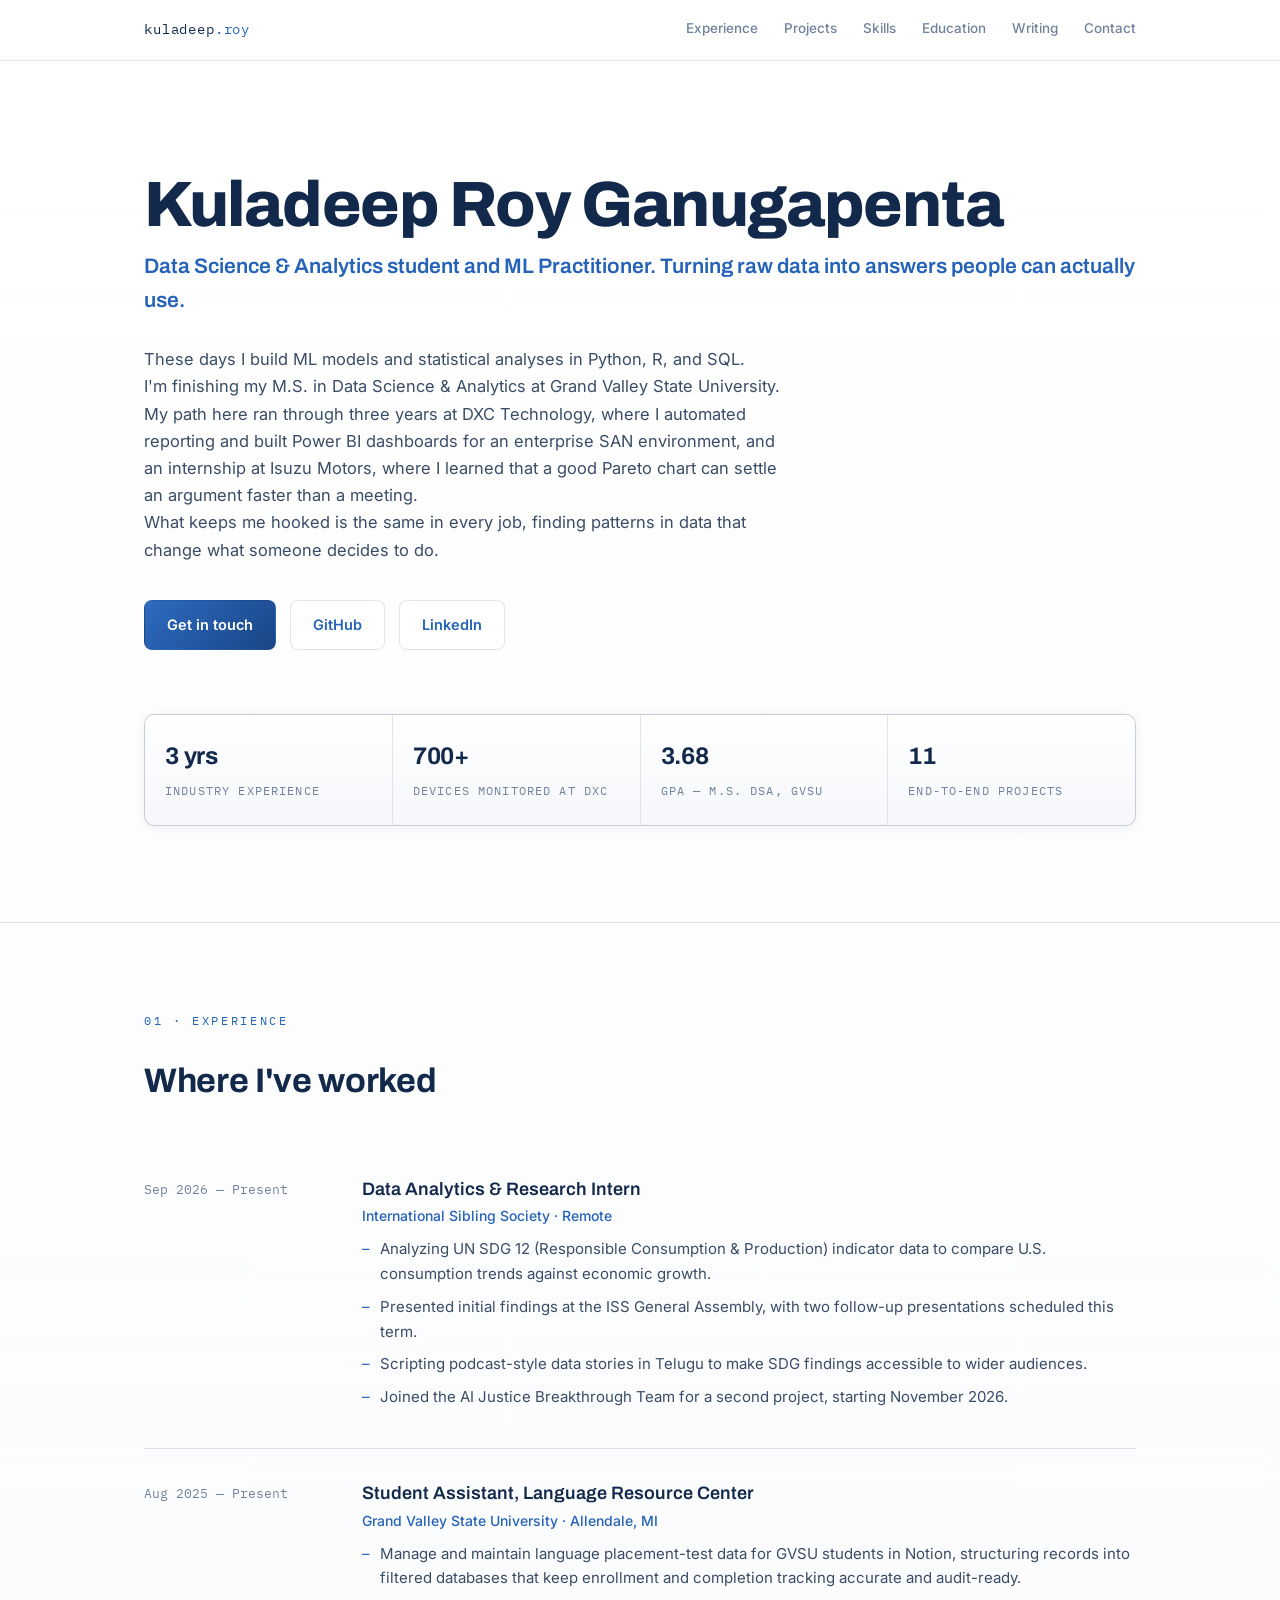
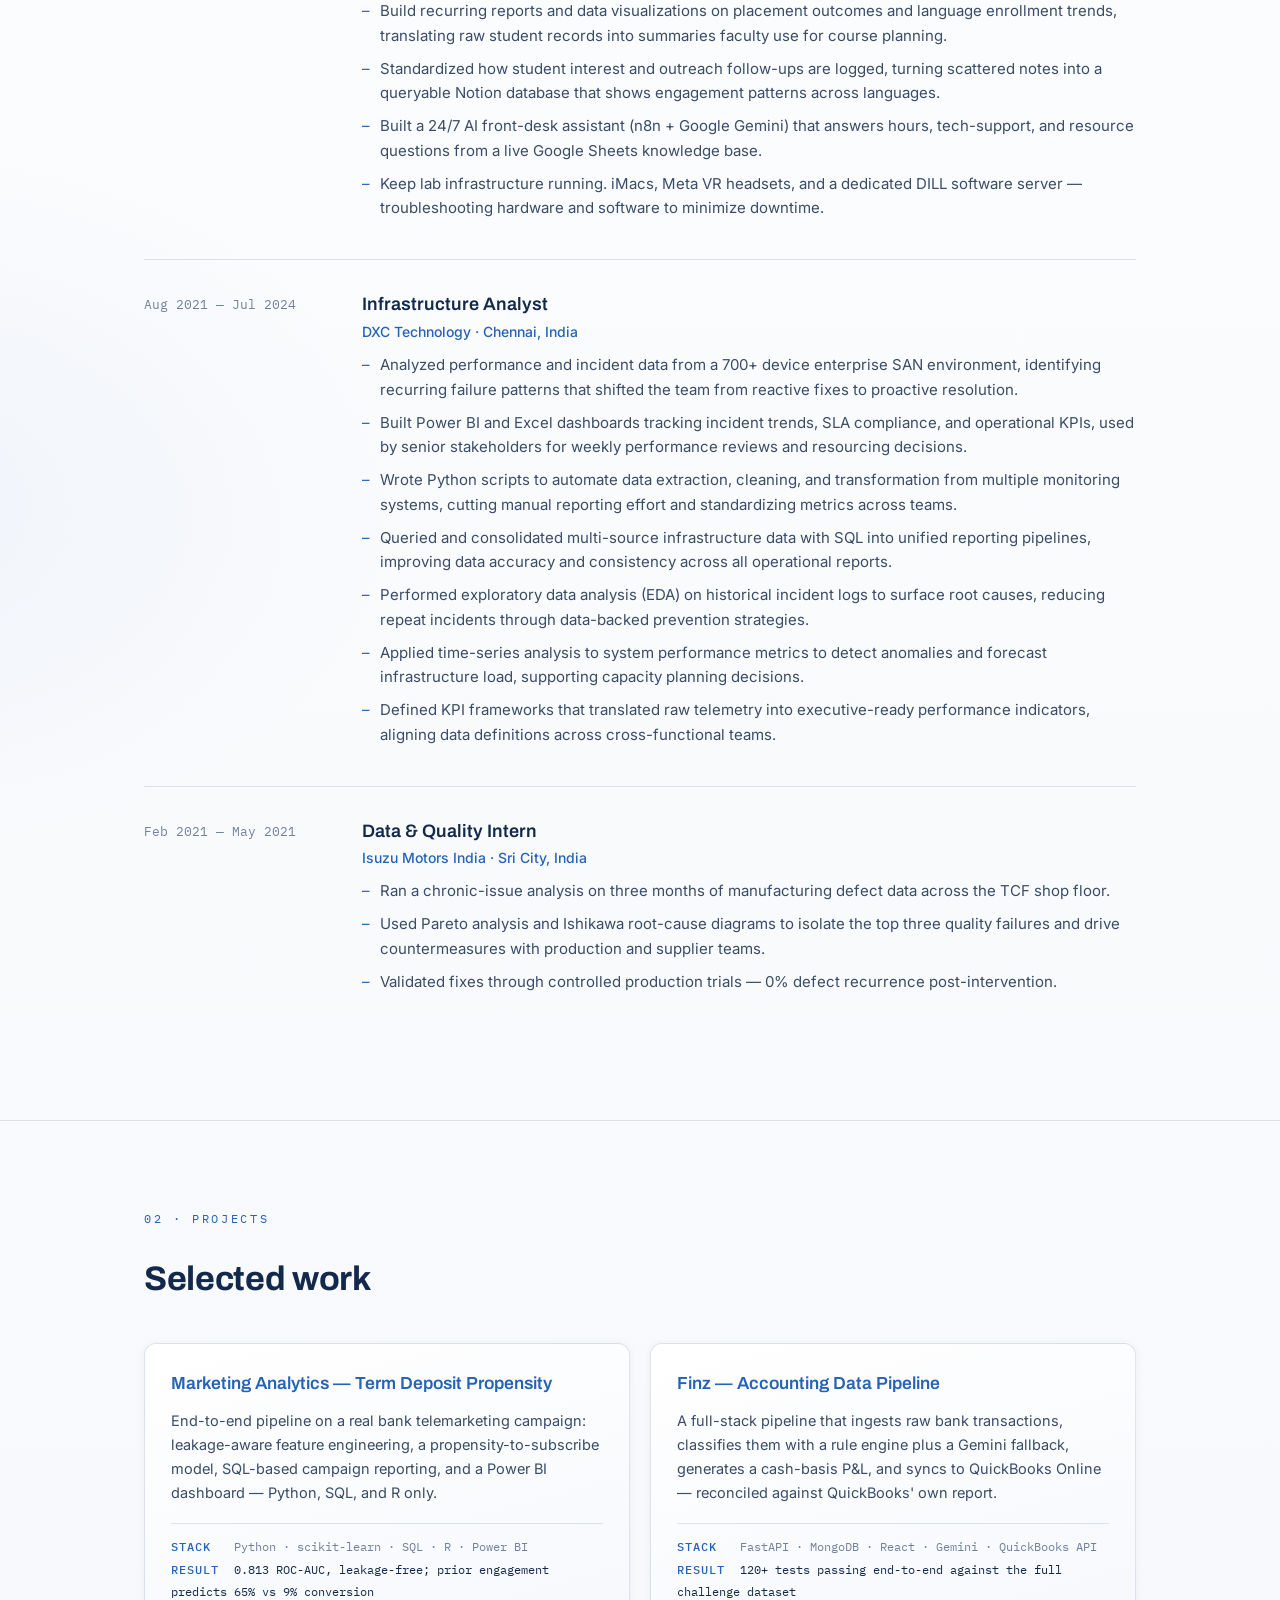
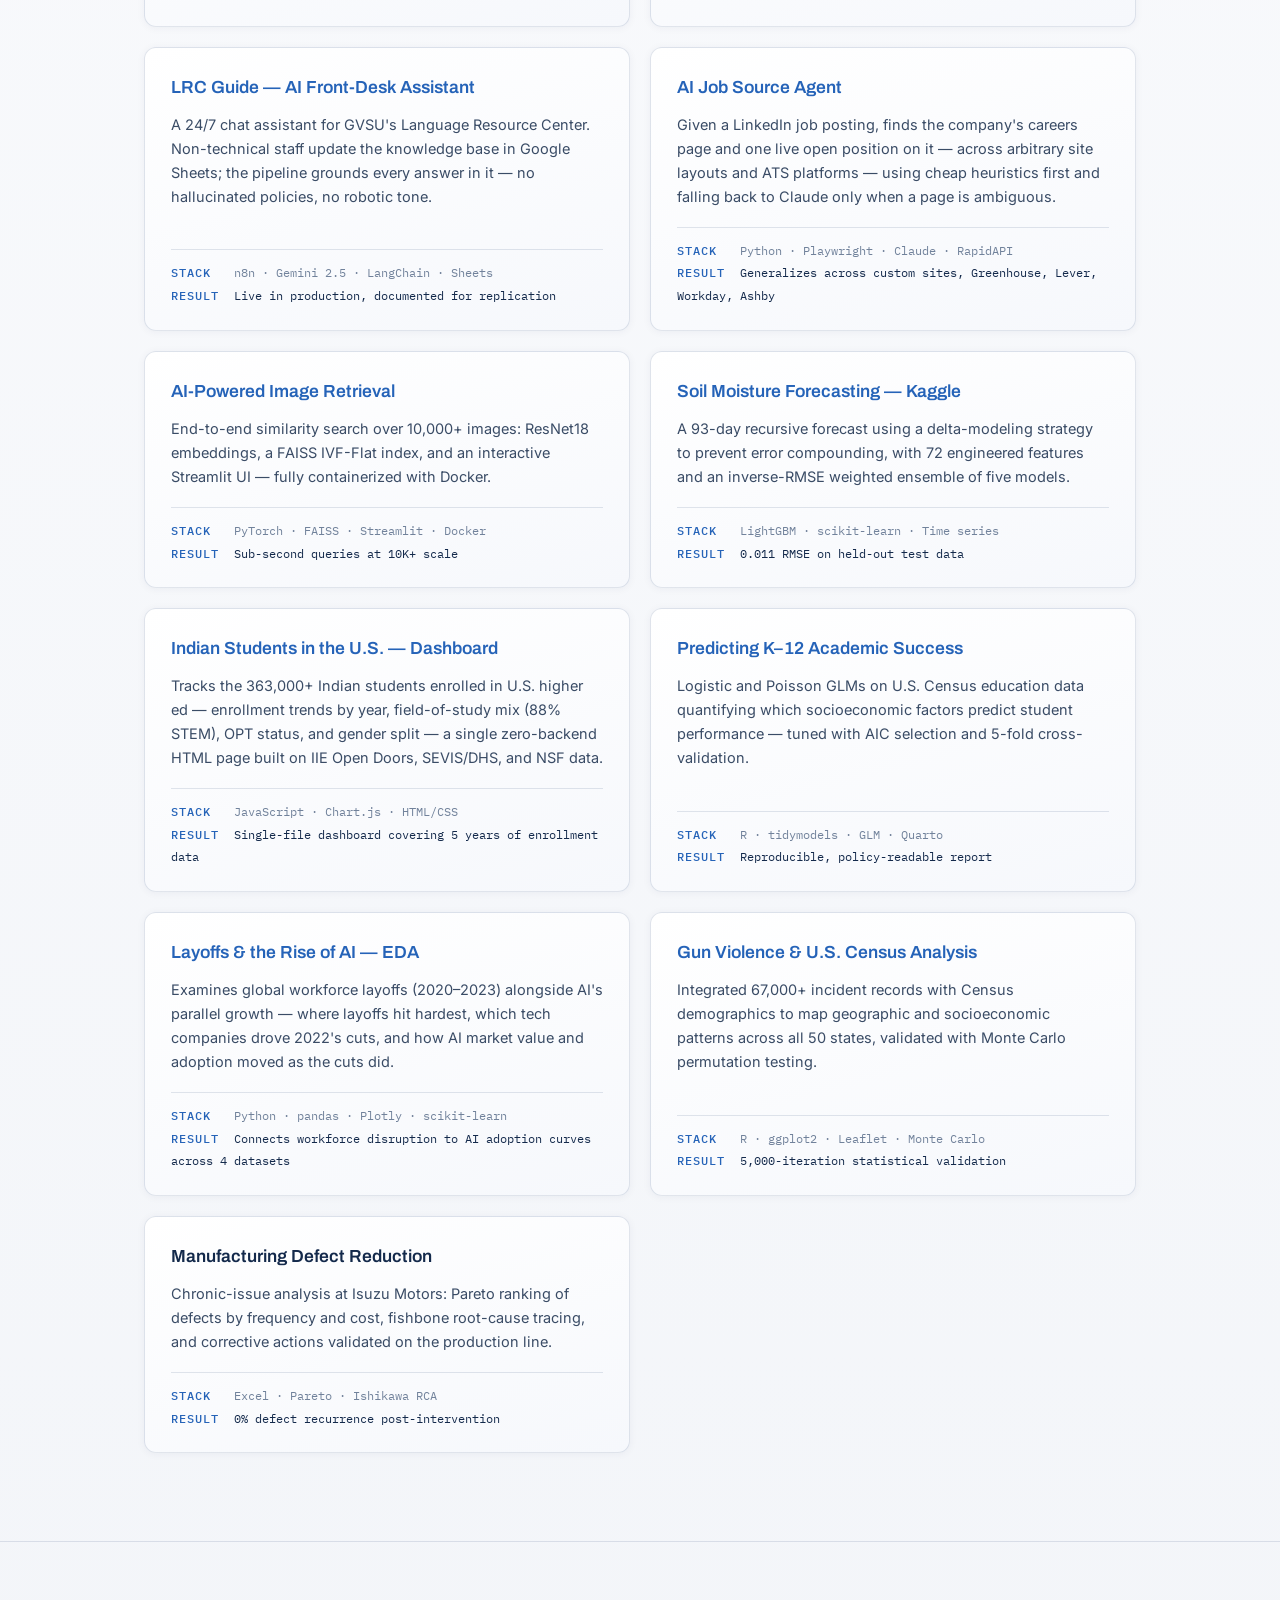
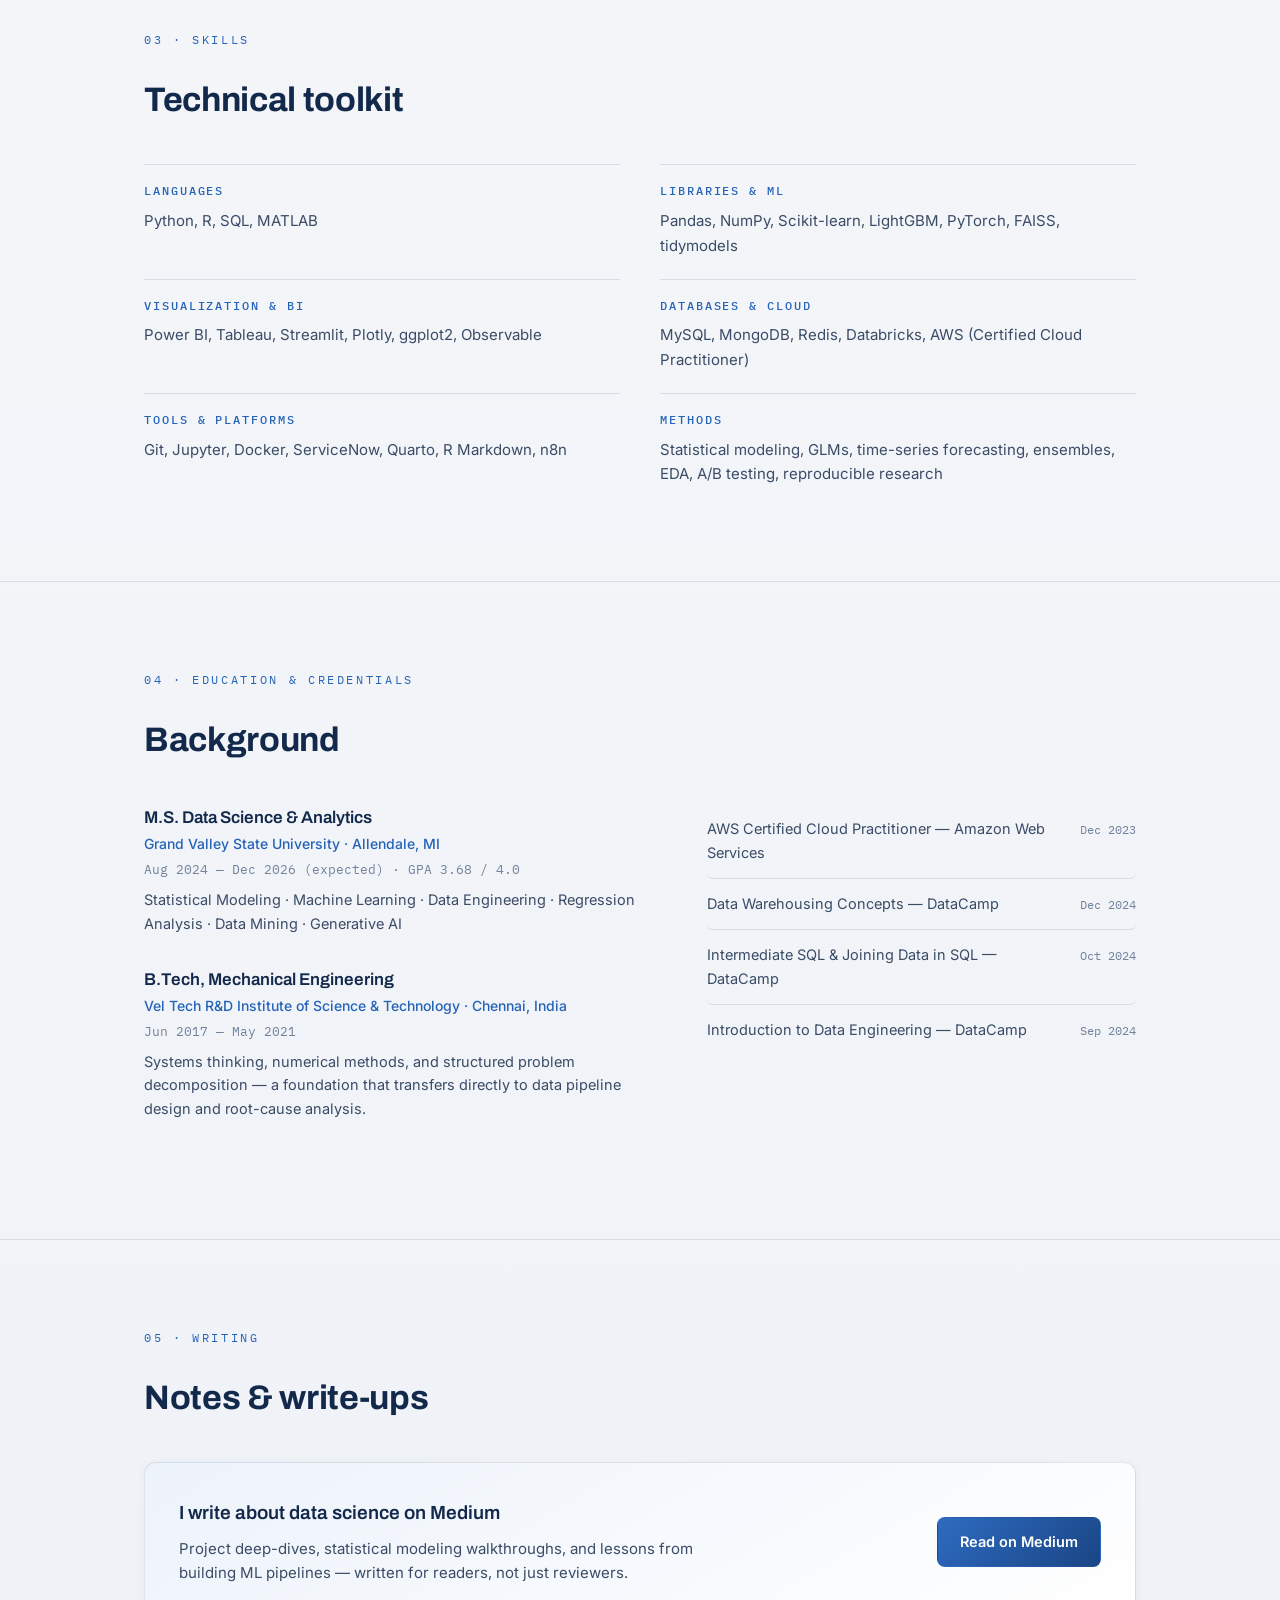
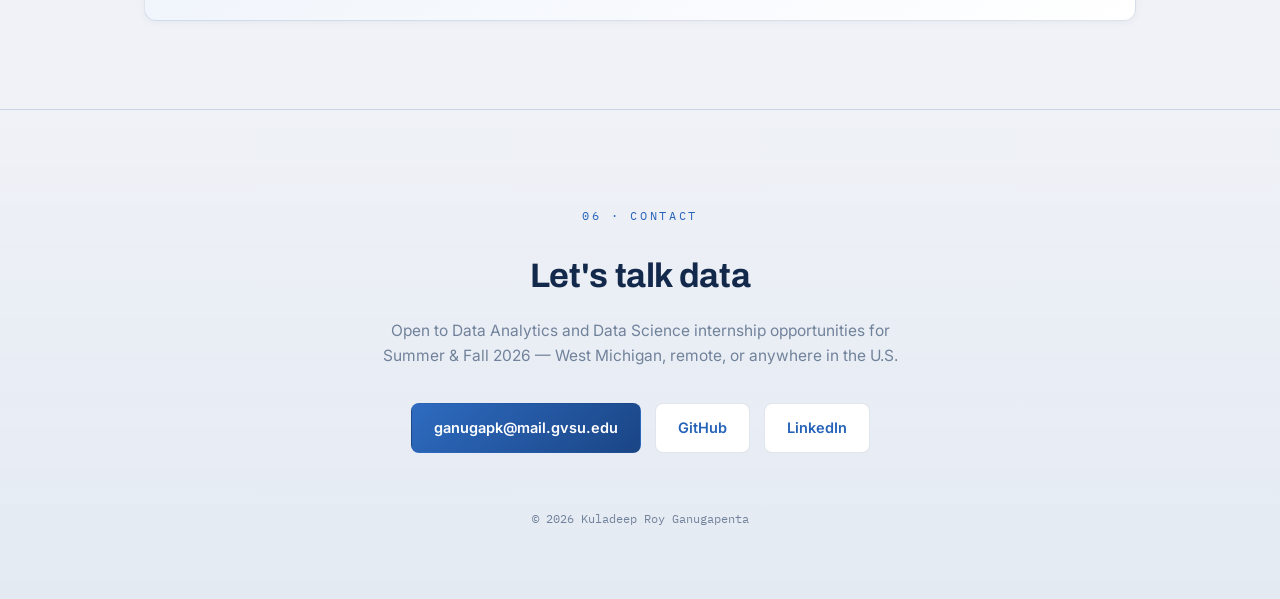
==== commit c4233635: "Add International Sibling Society internship to experience Co-Authored-By: Claude Opus 5.5 <noreply@" ====
--- a/index.html
+++ b/index.html
@@ -320,6 +320,20 @@
   <div class="wrap">
     <span class="eyebrow">01 · Experience</span>
     <h2>Where I've worked</h2>
+
+    <div class="job reveal">
+      <div class="job-when">Sep 2026 — Present</div>
+      <div>
+        <h3>Data Analytics &amp; Research Intern</h3>
+        <div class="org"><a href="https://www.issnow.earth" target="_blank" rel="noopener">International Sibling Society</a> · Remote</div>
+        <ul>
+          <li>Analyzing UN SDG 12 (Responsible Consumption &amp; Production) indicator data to compare U.S. consumption trends against economic growth.</li>
+          <li>Presented initial findings at the ISS General Assembly, with two follow-up presentations scheduled this term.</li>
+          <li>Scripting podcast-style data stories in Telugu to make SDG findings accessible to wider audiences.</li>
+          <li>Joined the AI Justice Breakthrough Team for a second project, starting November 2026.</li>
+        </ul>
+      </div>
+    </div>
 
     <div class="job reveal">
       <div class="job-when">Aug 2025 — Present</div>
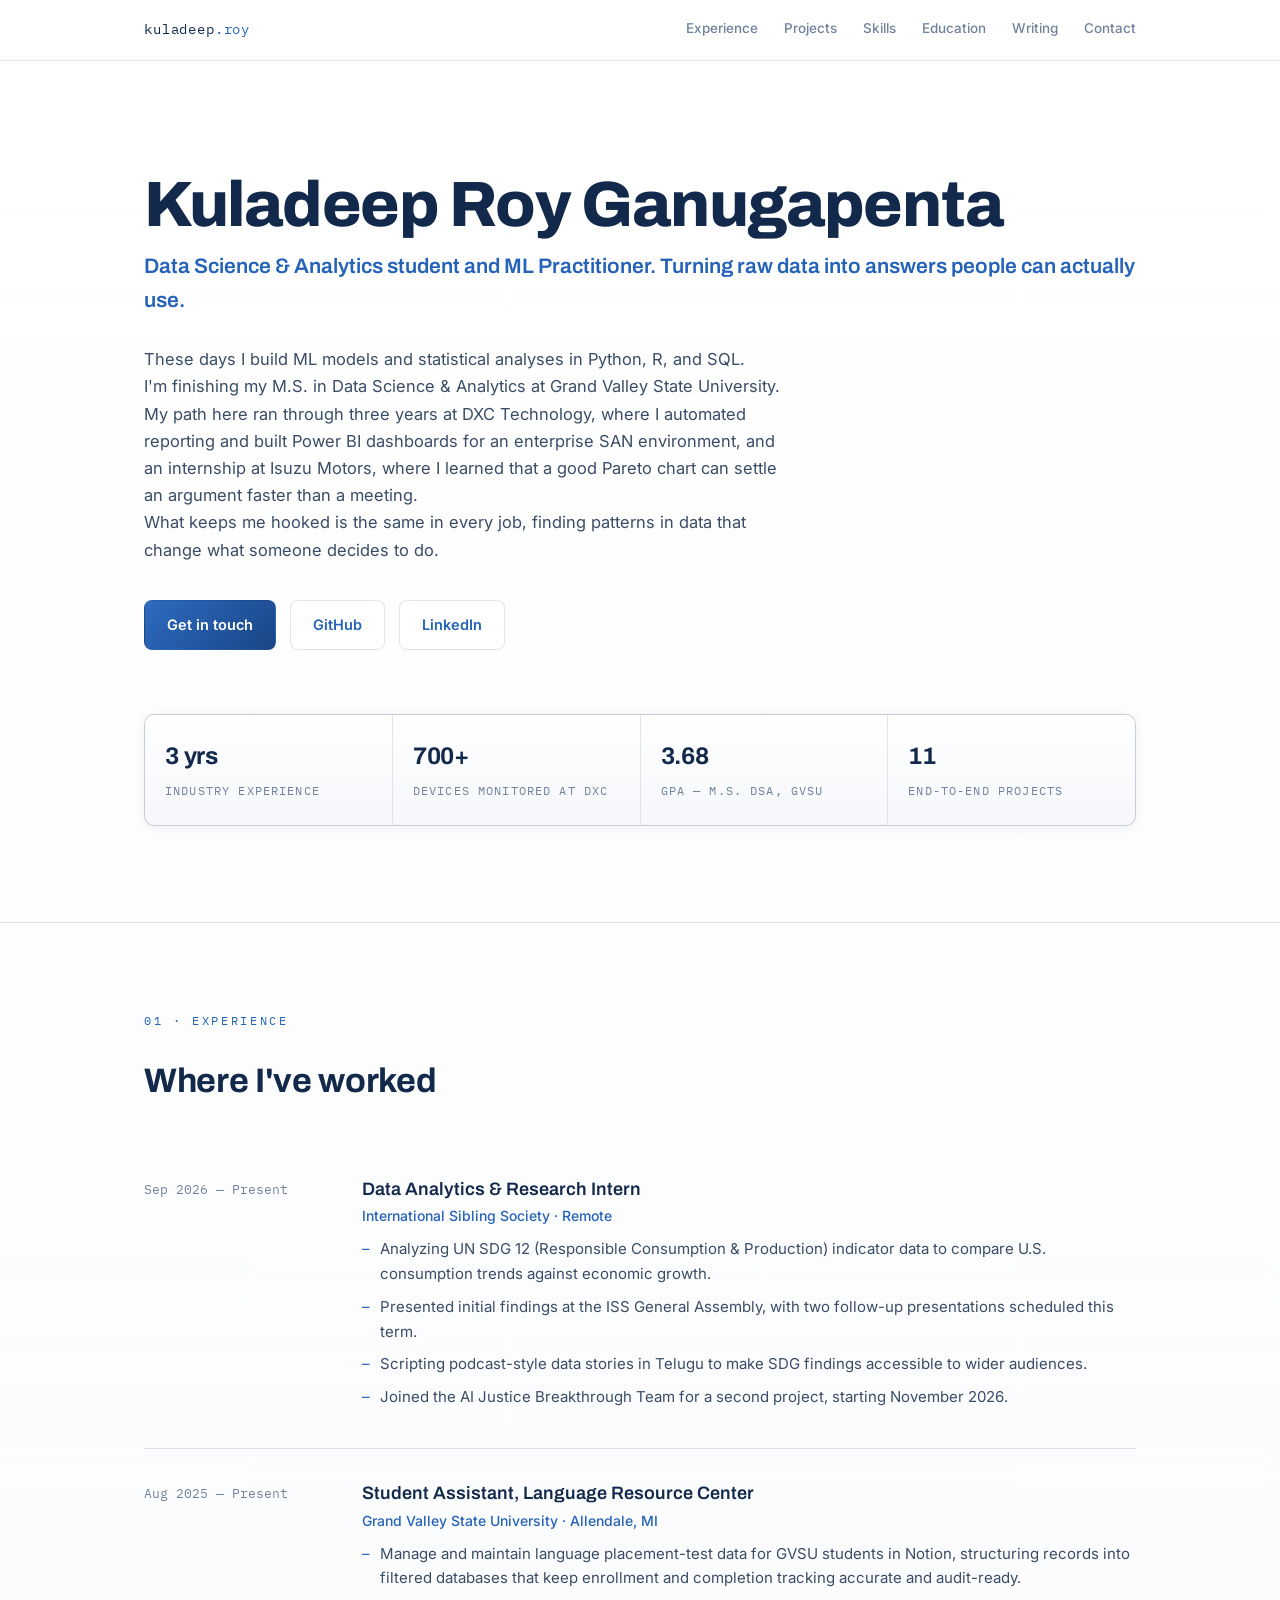
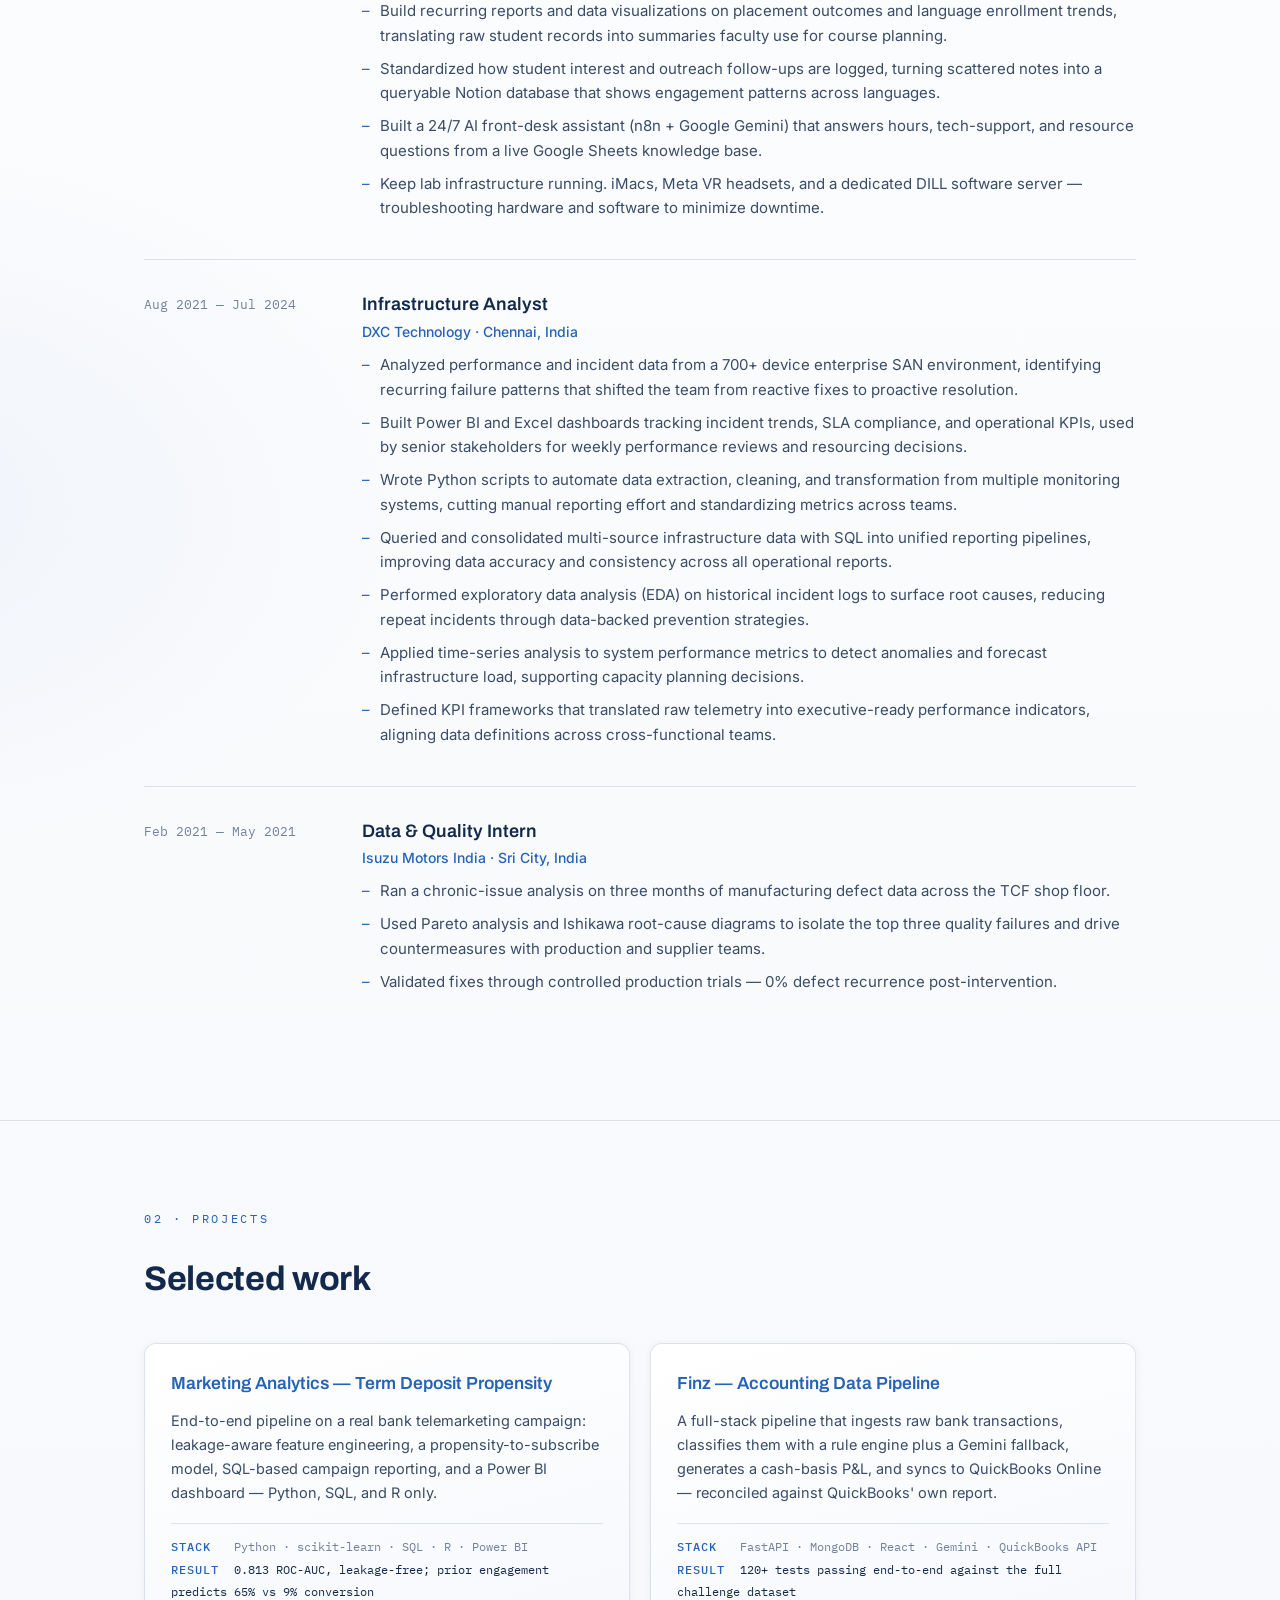
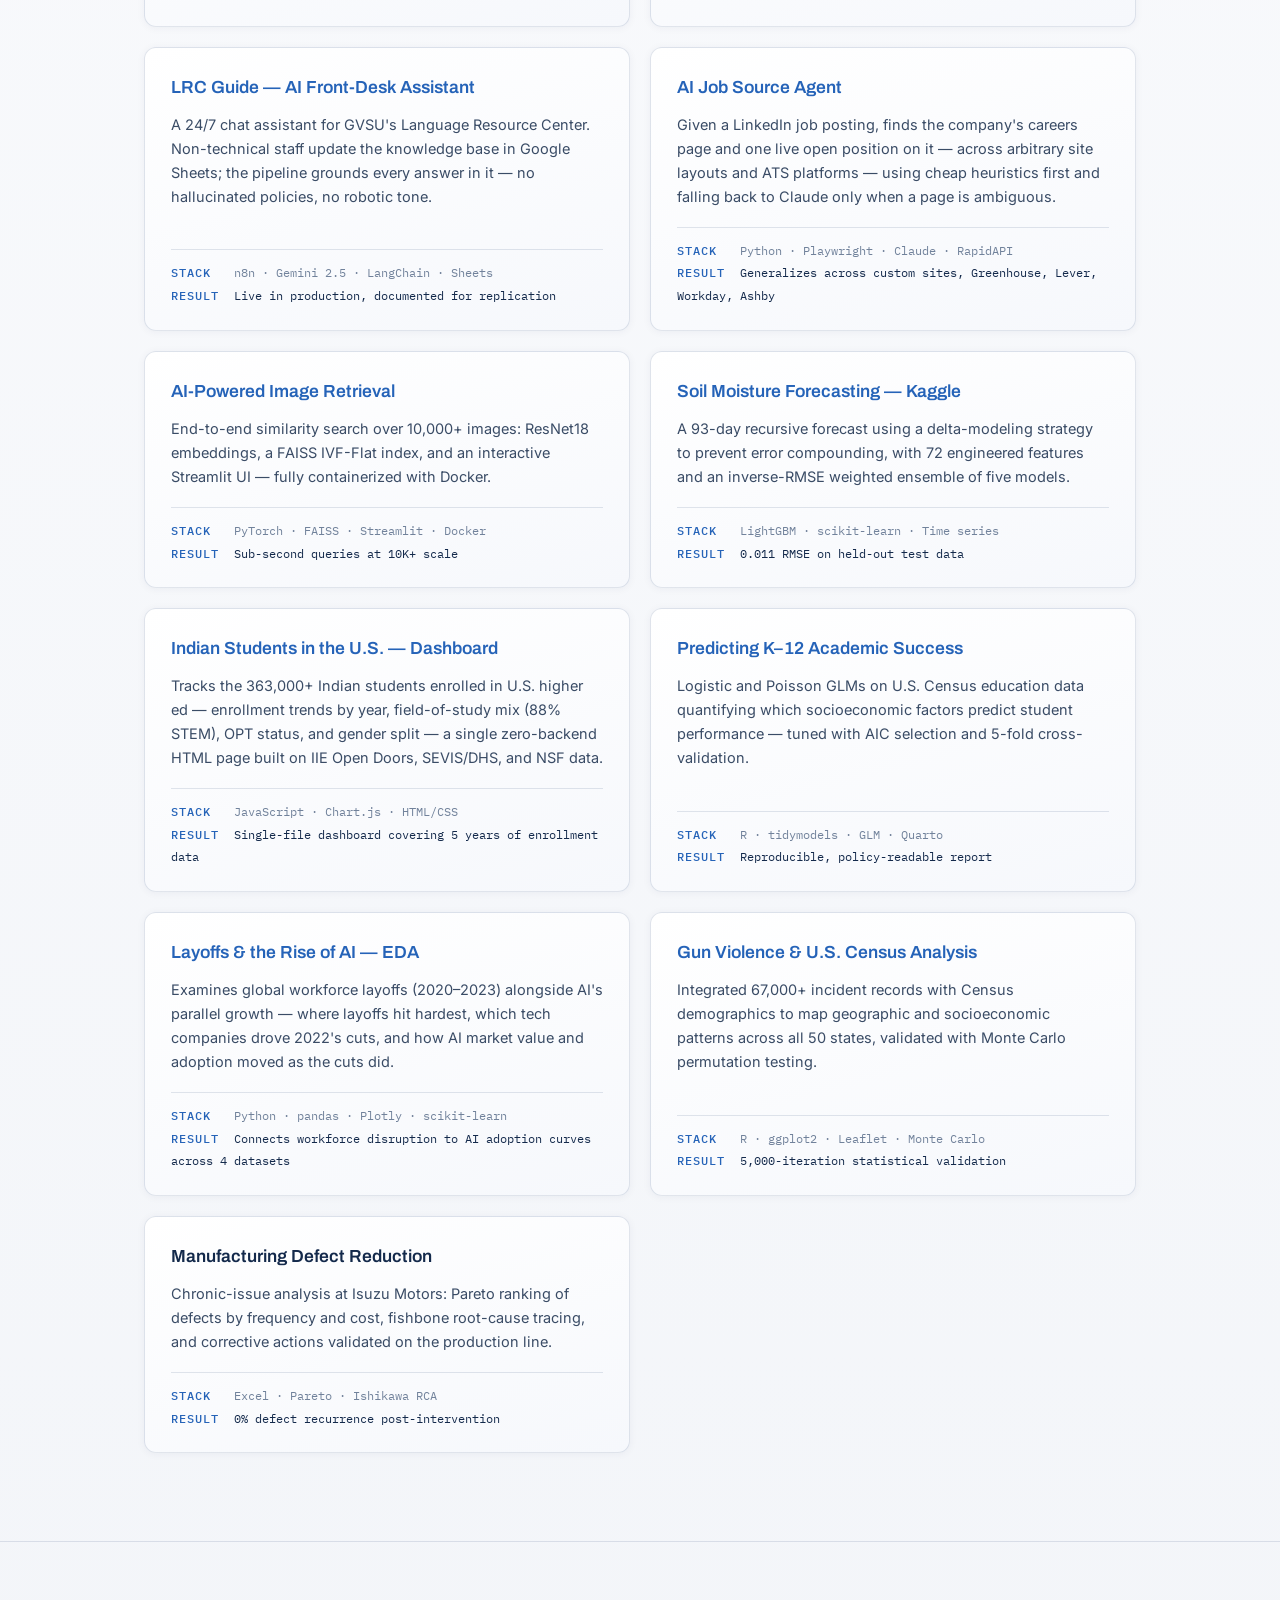
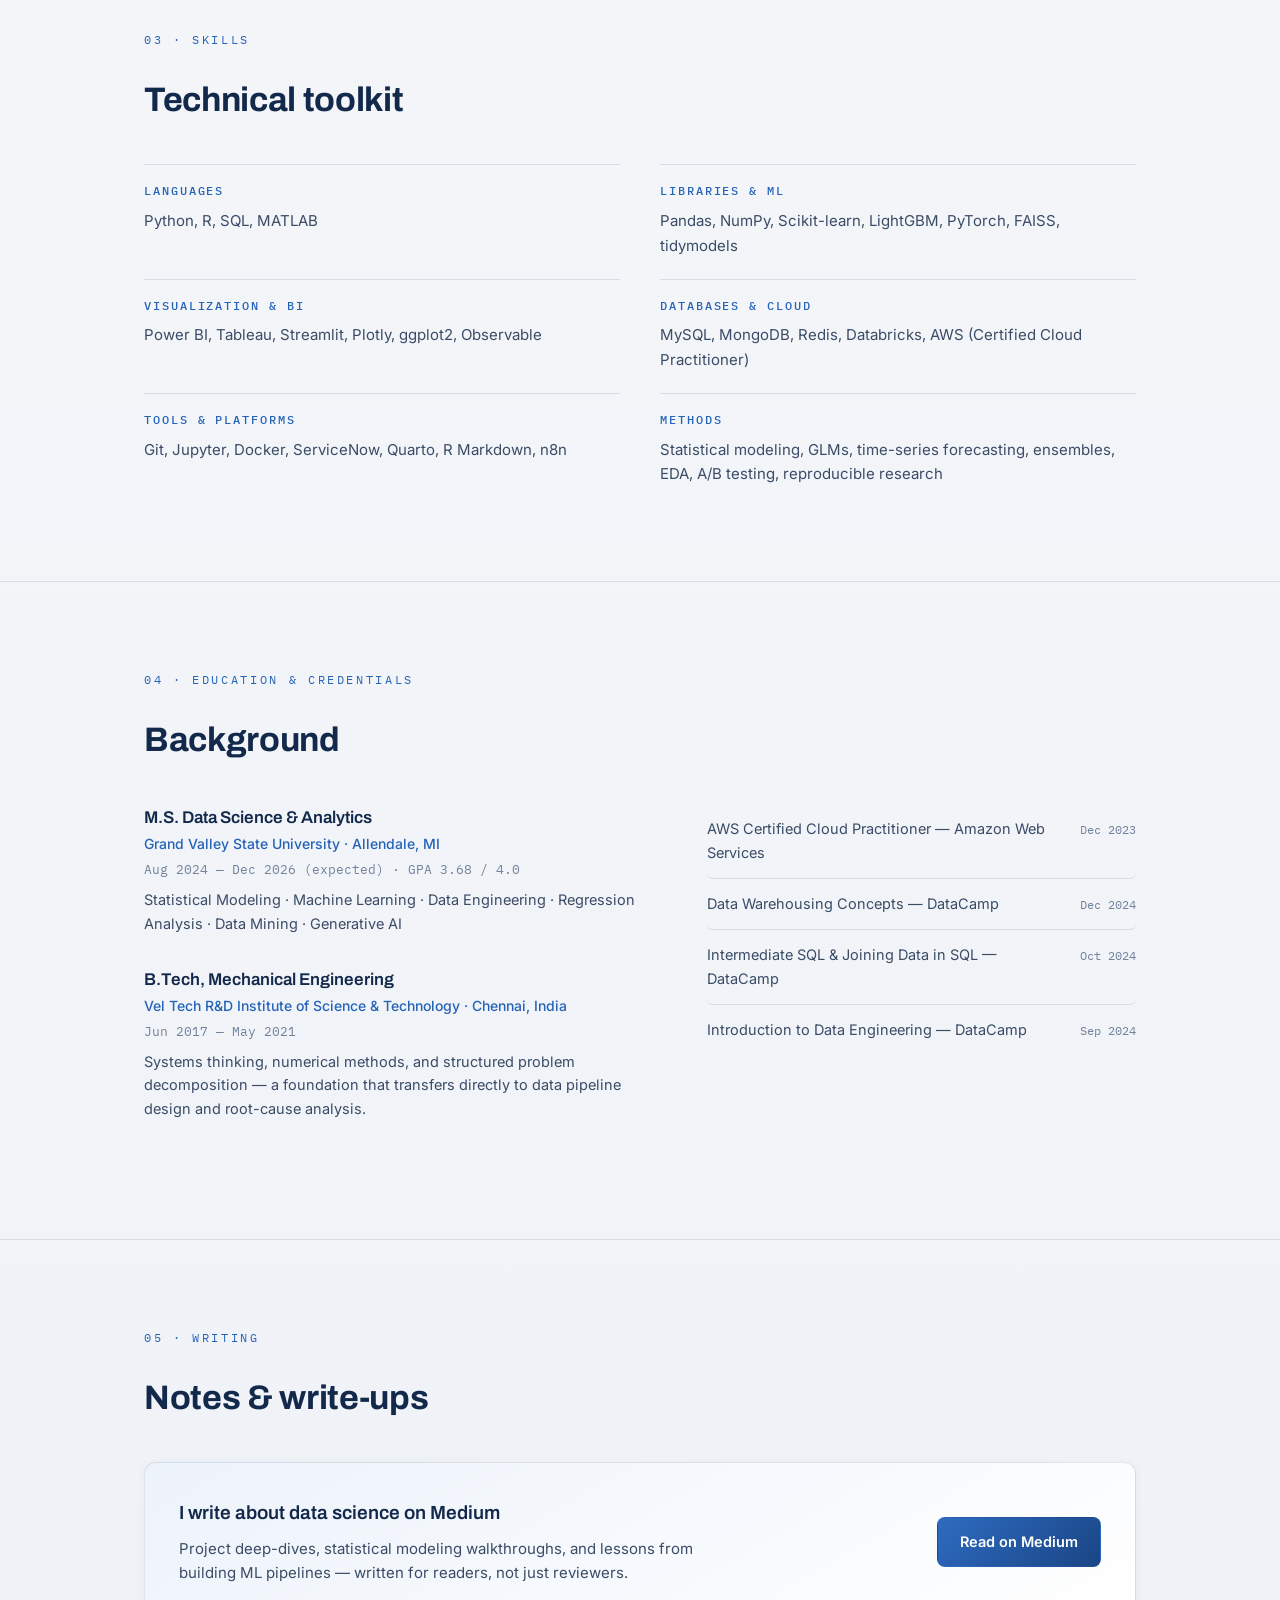
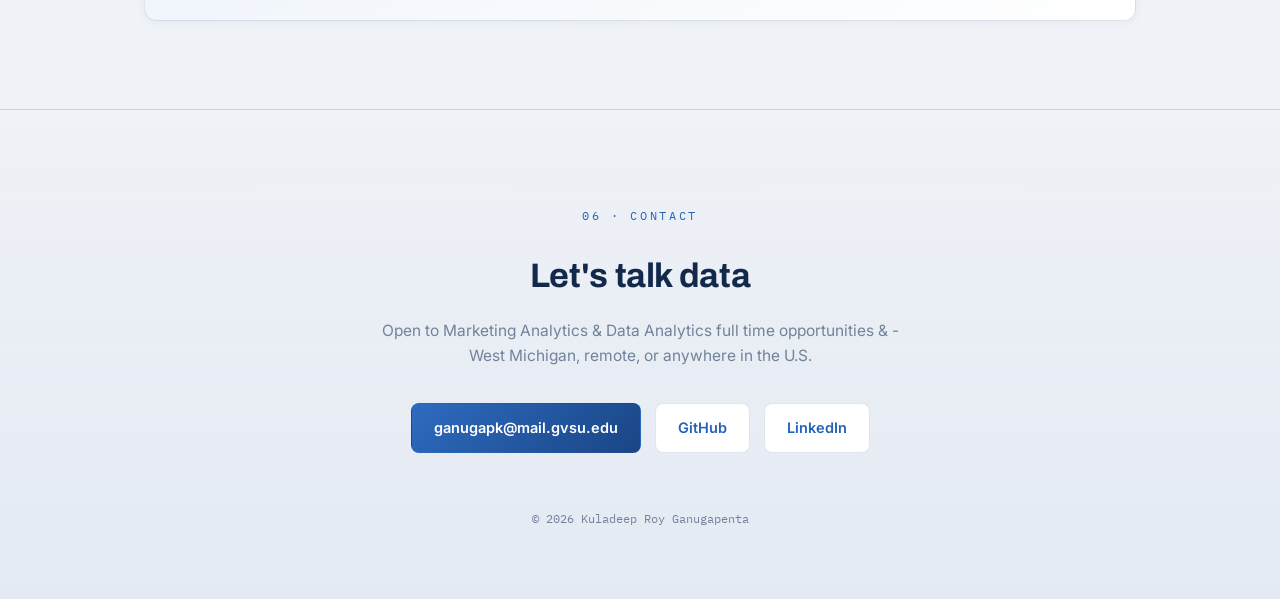
==== commit cc8150cb: "Update footer contact information and opportunities" ====
--- a/index.html
+++ b/index.html
@@ -599,7 +599,7 @@
   <div class="wrap">
     <span class="eyebrow">06 · Contact</span>
     <h2>Let's talk data</h2>
-    <p class="sub">Open to Data Analytics and Data Science internship opportunities for Summer &amp; Fall 2026 — West Michigan, remote, or anywhere in the U.S.</p>
+    <p class="sub">Open to Marketing Analytics & Data Analytics full time opportunities &amp; - West Michigan, remote, or anywhere in the U.S.</p>
     <div class="foot-links">
       <a class="btn btn-primary" href="mailto:ganugapk@mail.gvsu.edu">ganugapk@mail.gvsu.edu</a>
       <a class="btn btn-ghost" href="https://github.com/kdeepr" target="_blank" rel="noopener">GitHub</a>
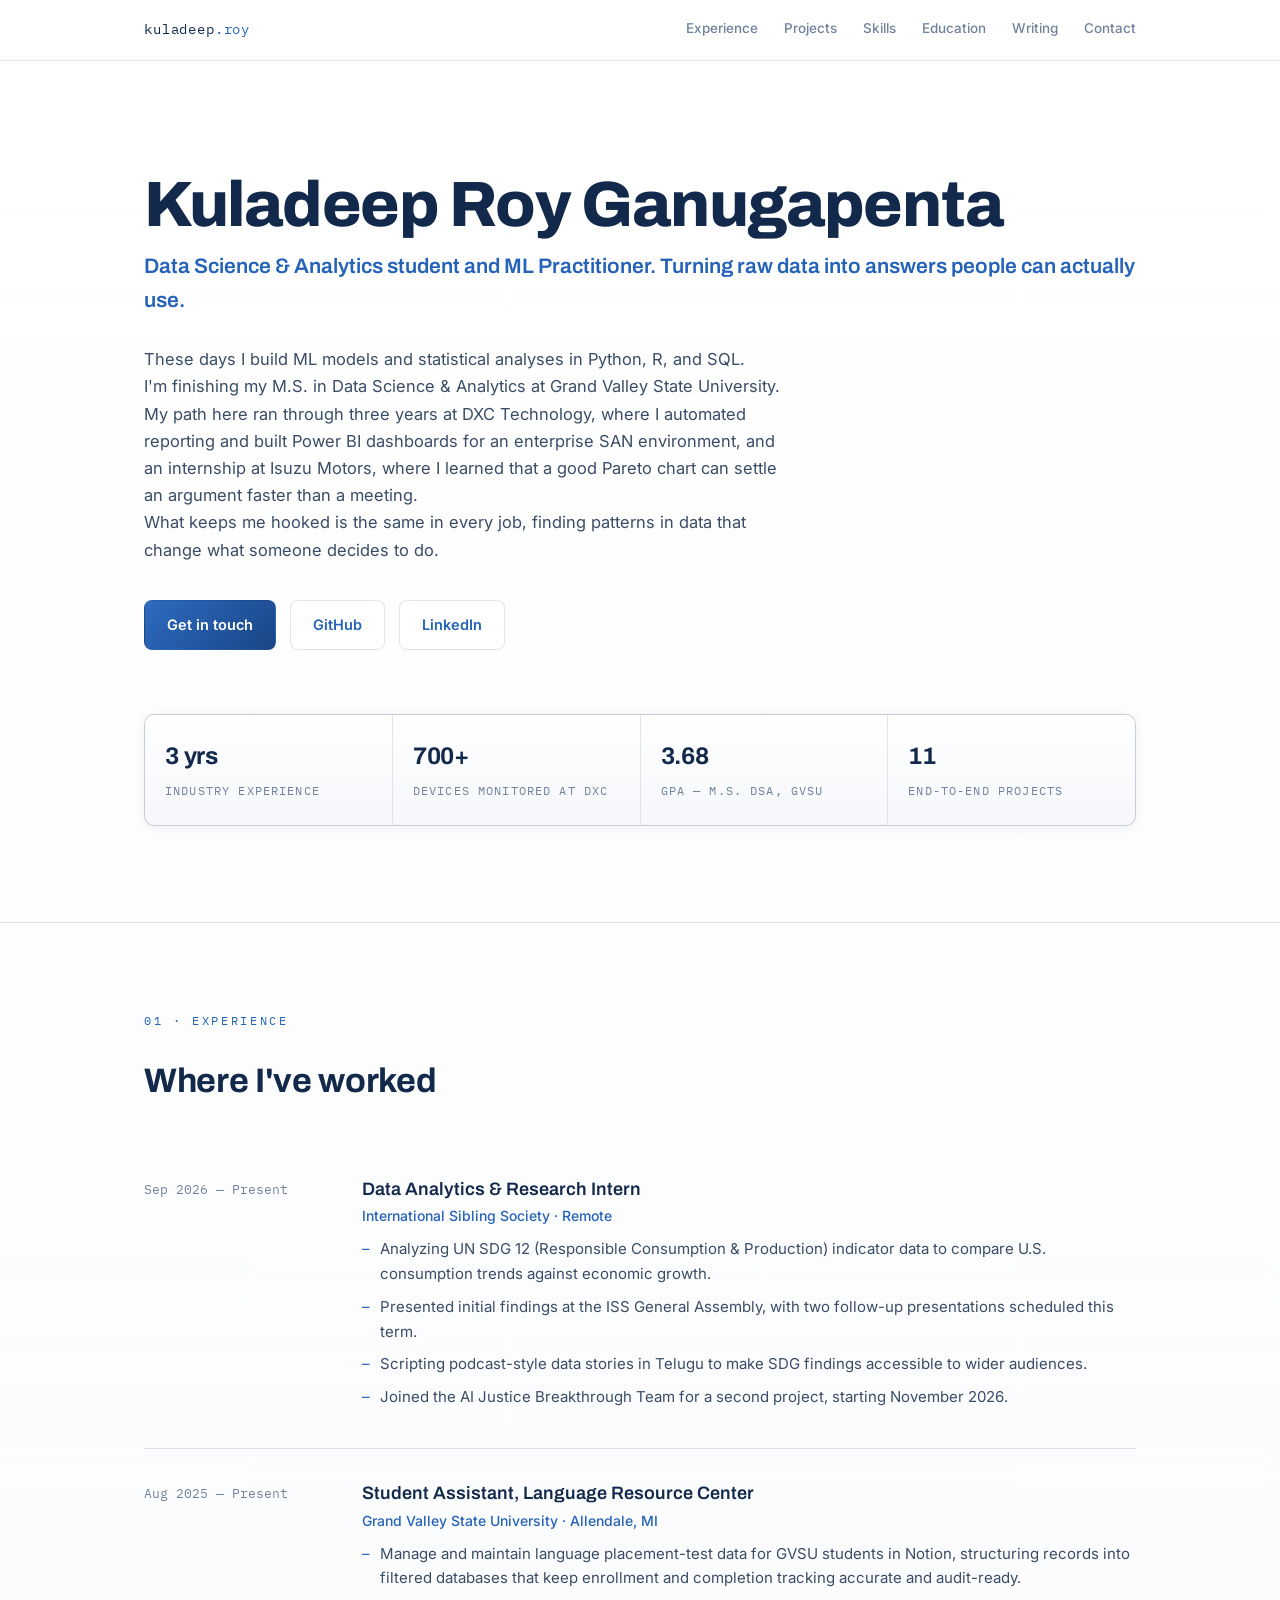
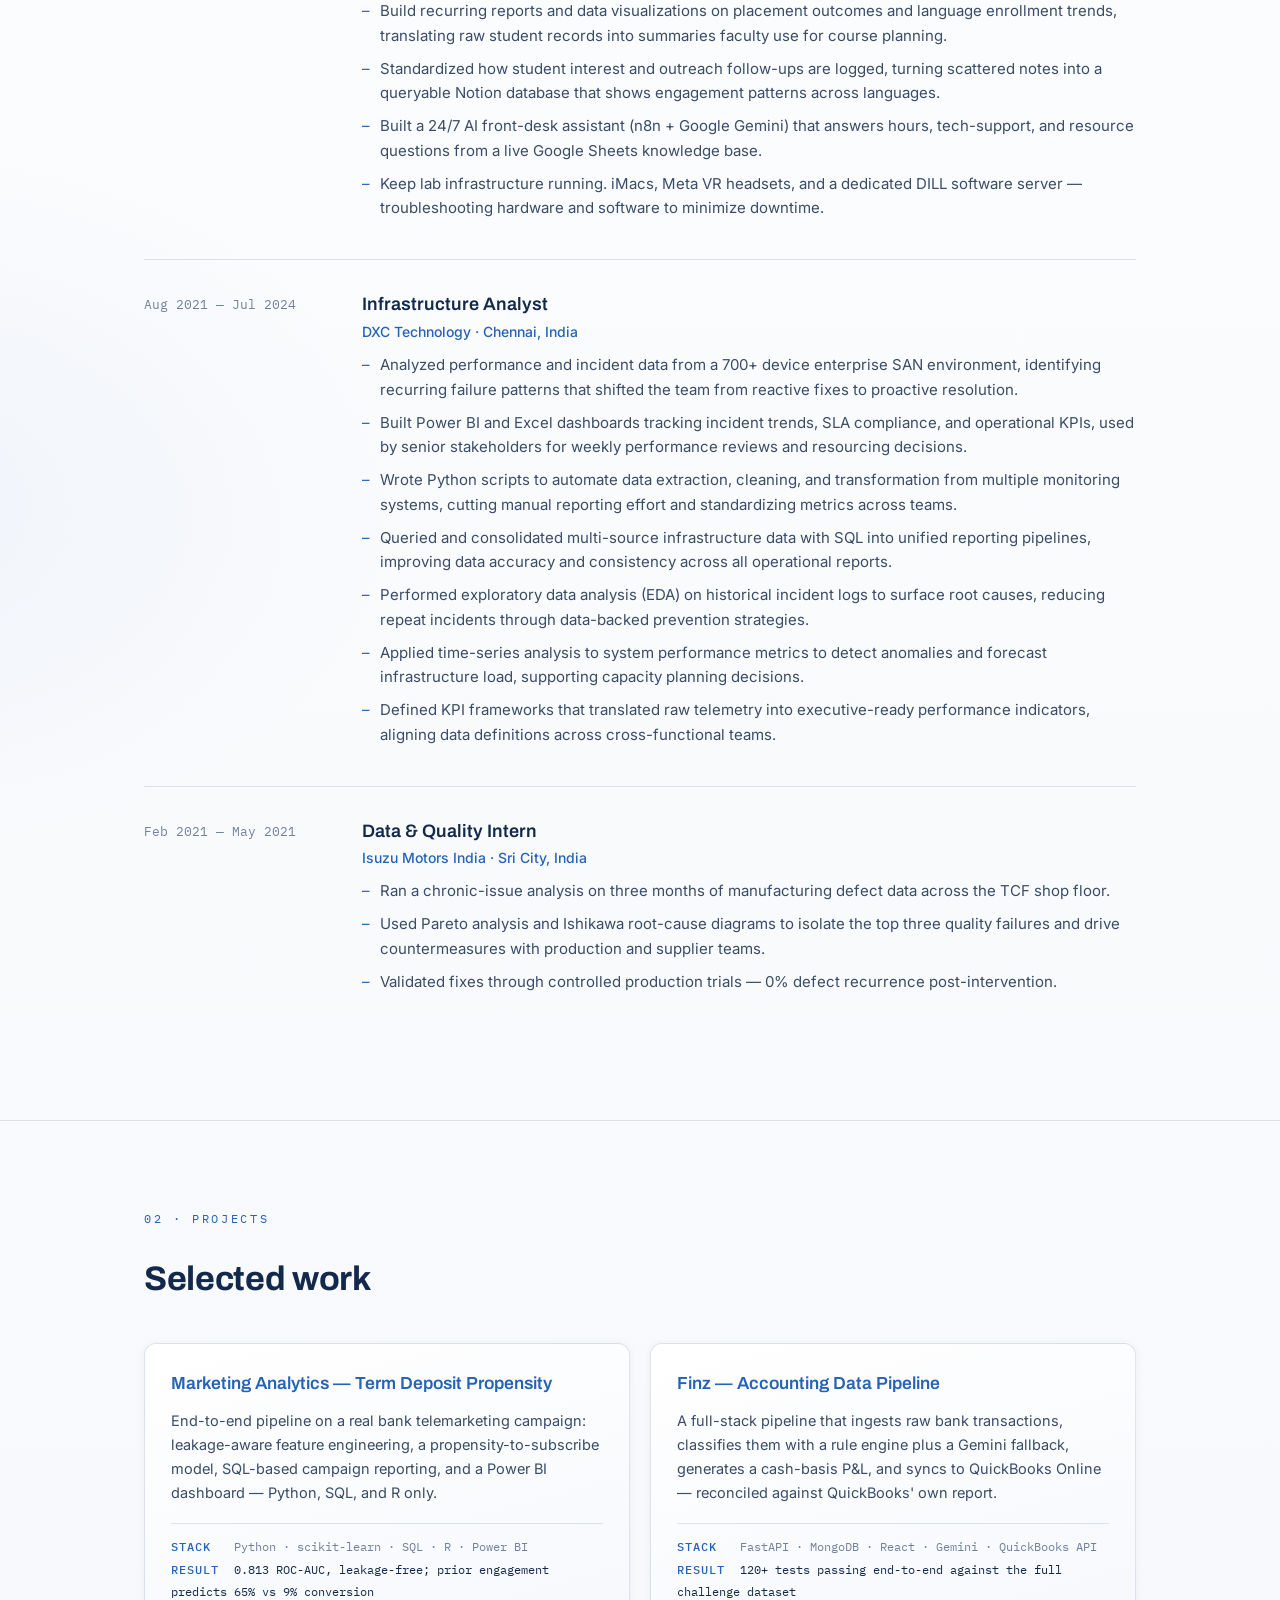
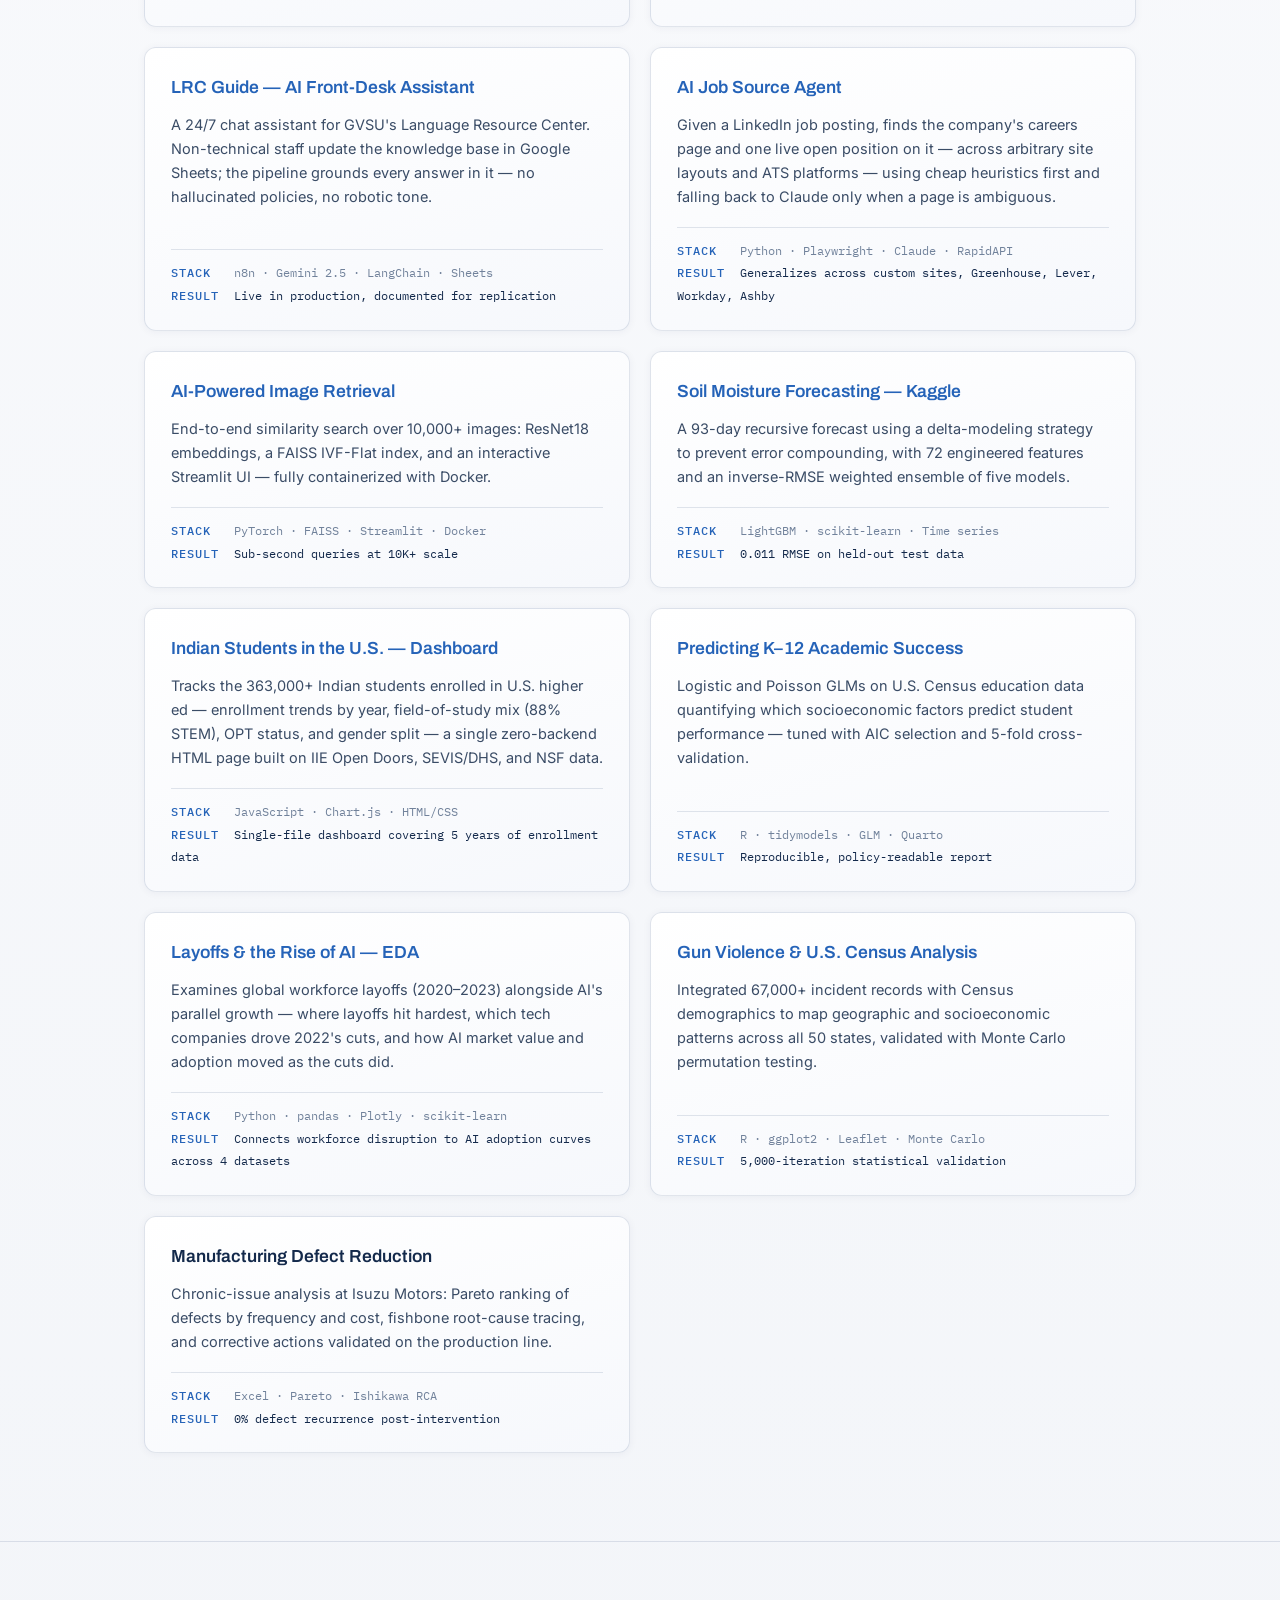
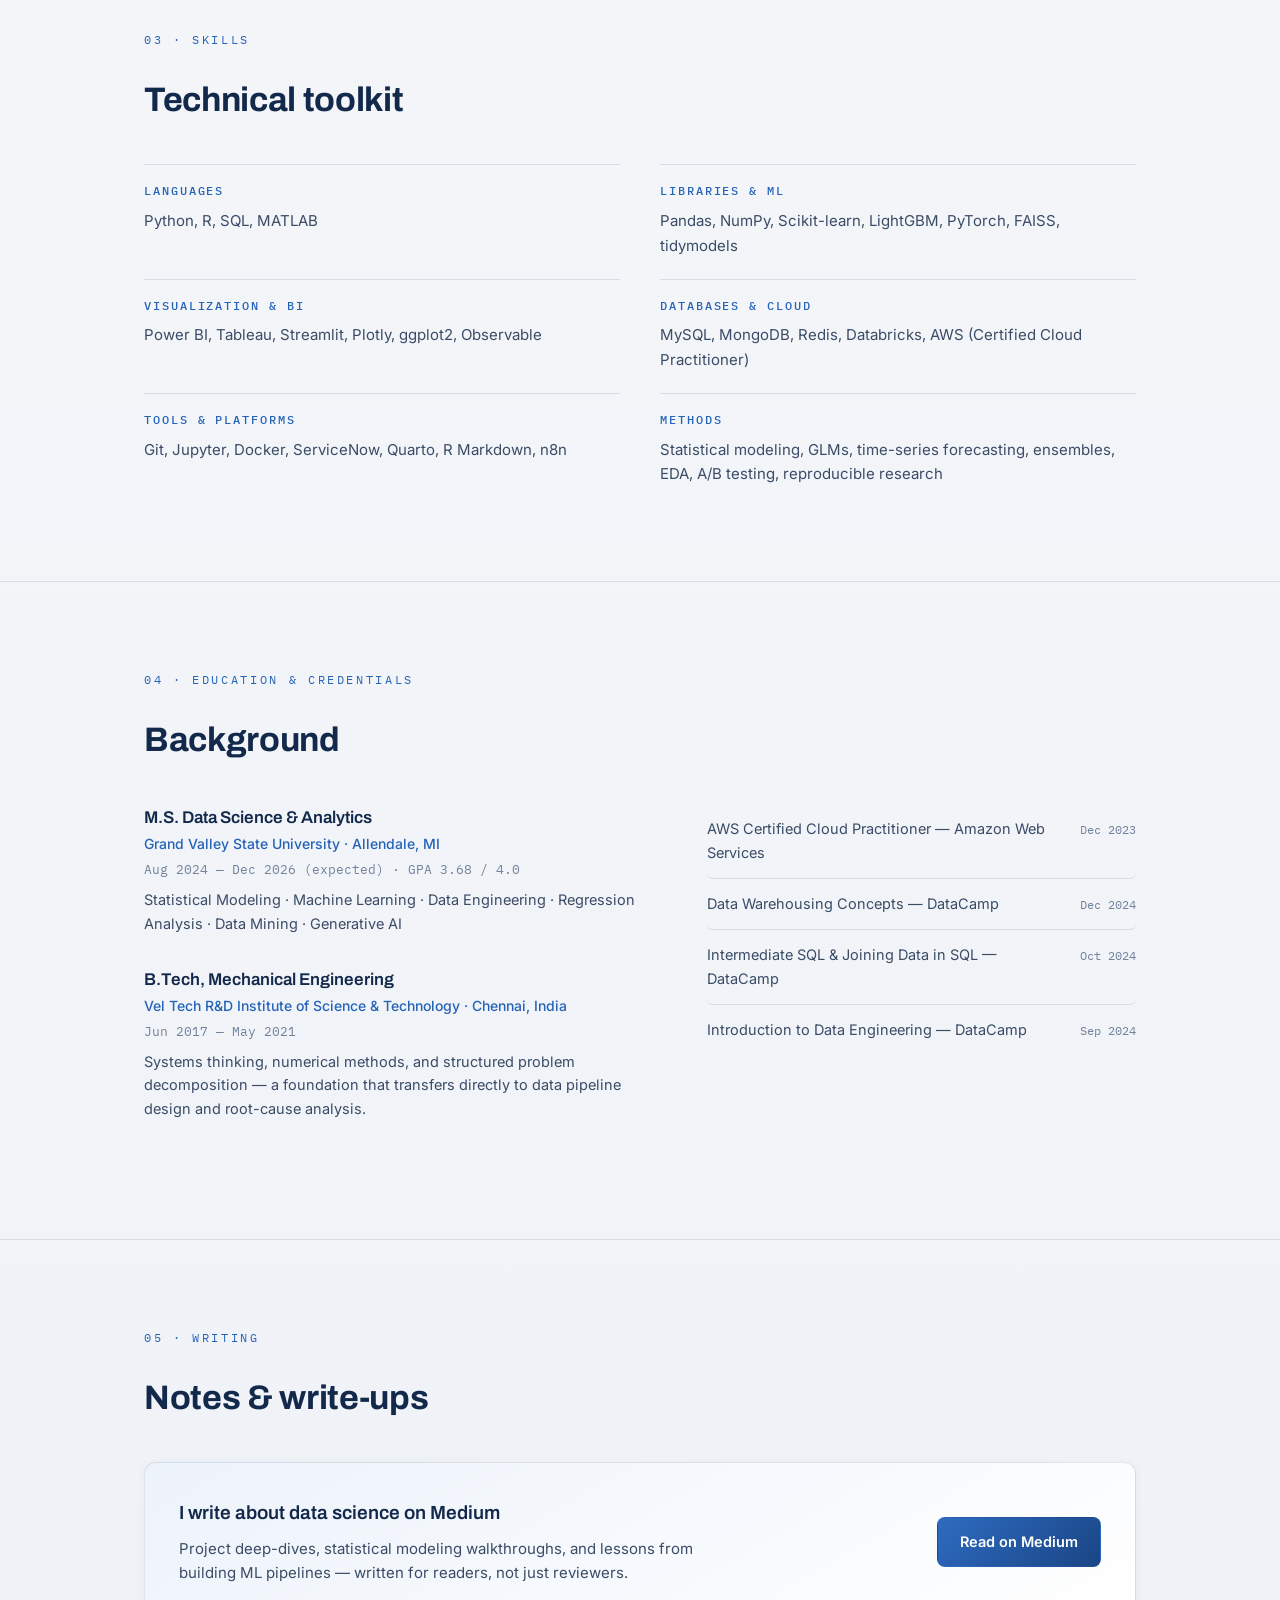
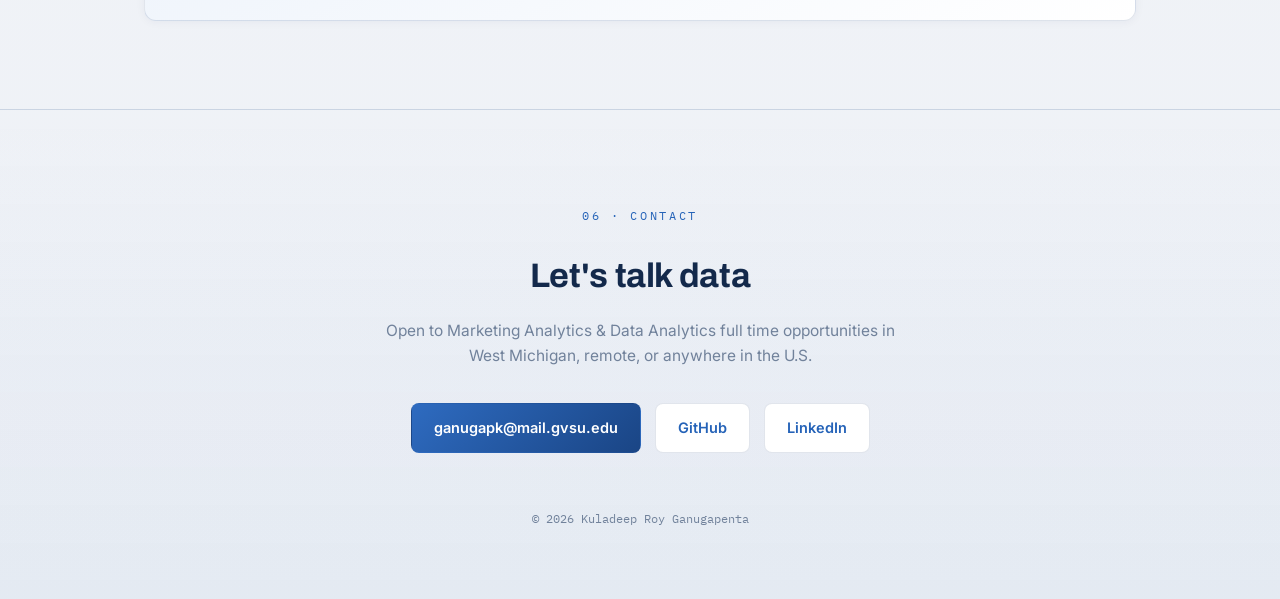
==== commit 1cc7702c: "Refine contact paragraph for clarity" ====
--- a/index.html
+++ b/index.html
@@ -599,7 +599,7 @@
   <div class="wrap">
     <span class="eyebrow">06 · Contact</span>
     <h2>Let's talk data</h2>
-    <p class="sub">Open to Marketing Analytics & Data Analytics full time opportunities &amp; - West Michigan, remote, or anywhere in the U.S.</p>
+    <p class="sub">Open to Marketing Analytics & Data Analytics full time opportunities in West Michigan, remote, or anywhere in the U.S.</p>
     <div class="foot-links">
       <a class="btn btn-primary" href="mailto:ganugapk@mail.gvsu.edu">ganugapk@mail.gvsu.edu</a>
       <a class="btn btn-ghost" href="https://github.com/kdeepr" target="_blank" rel="noopener">GitHub</a>
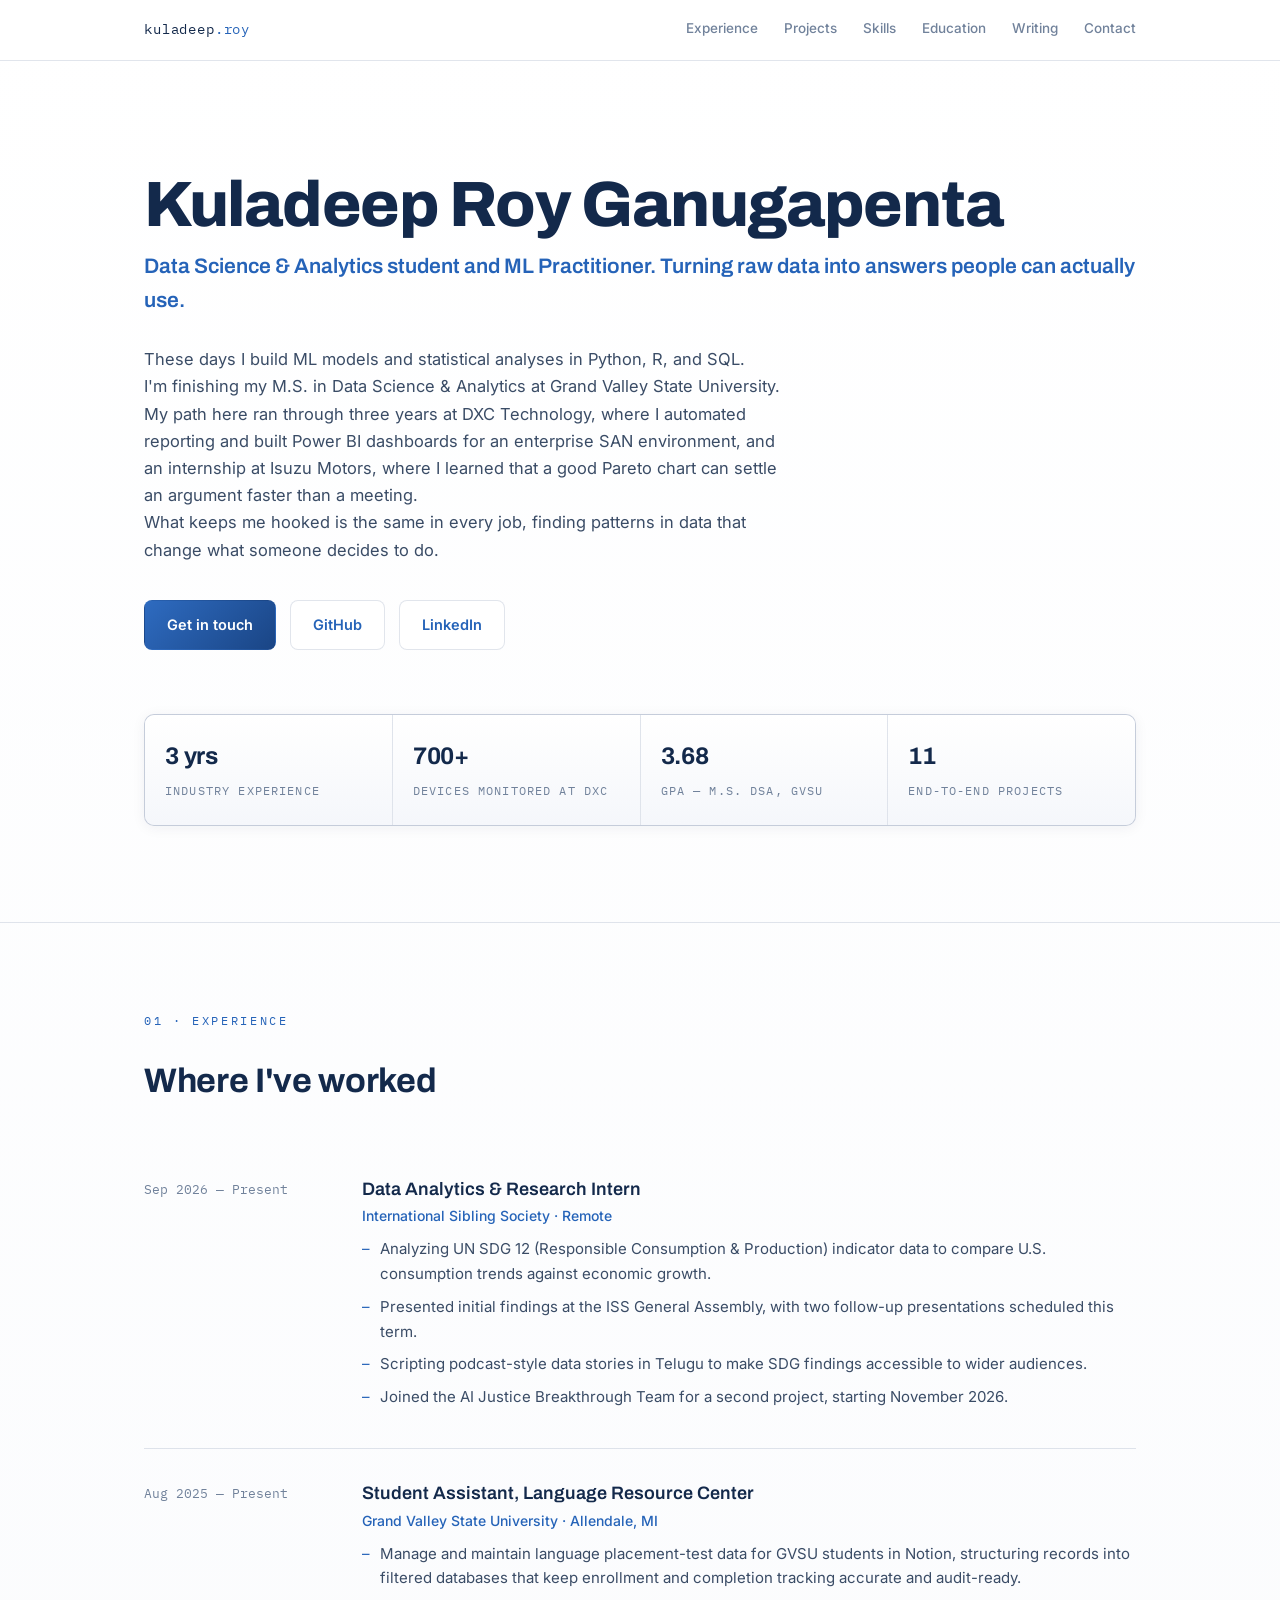
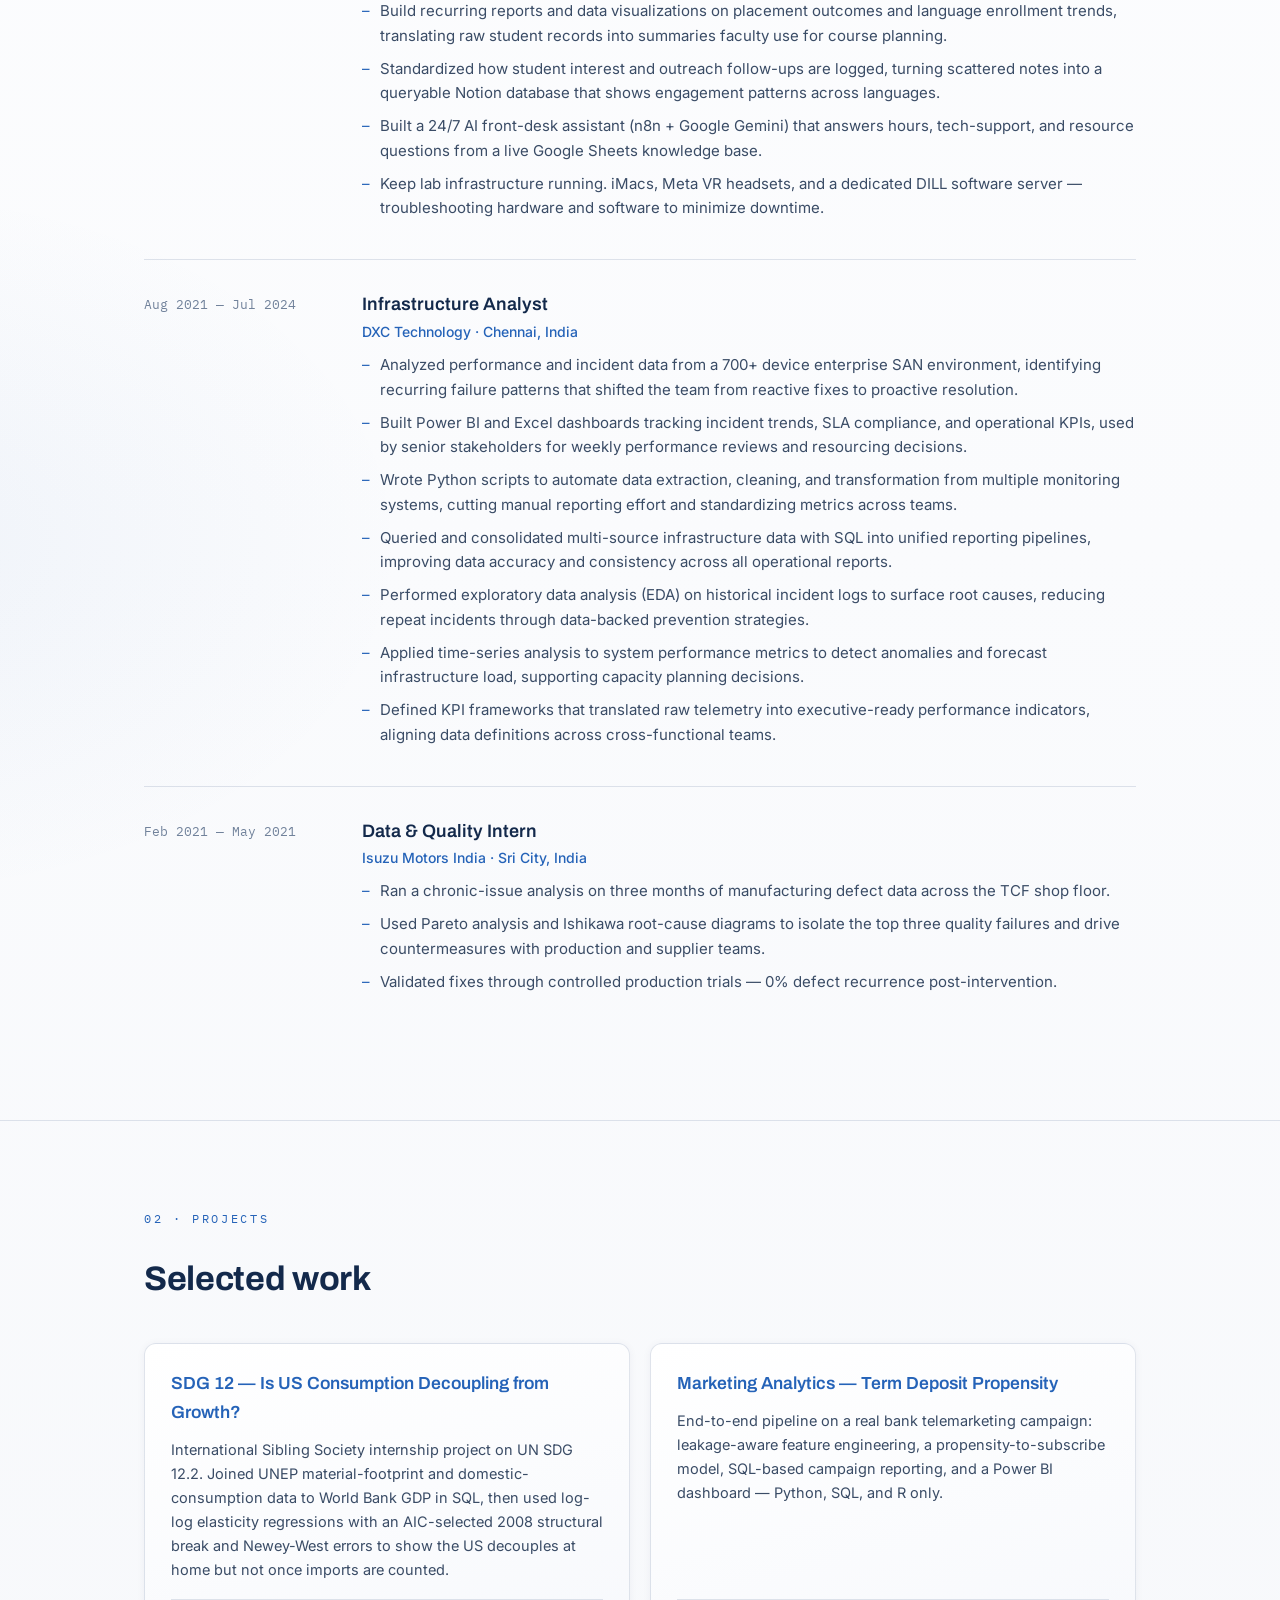
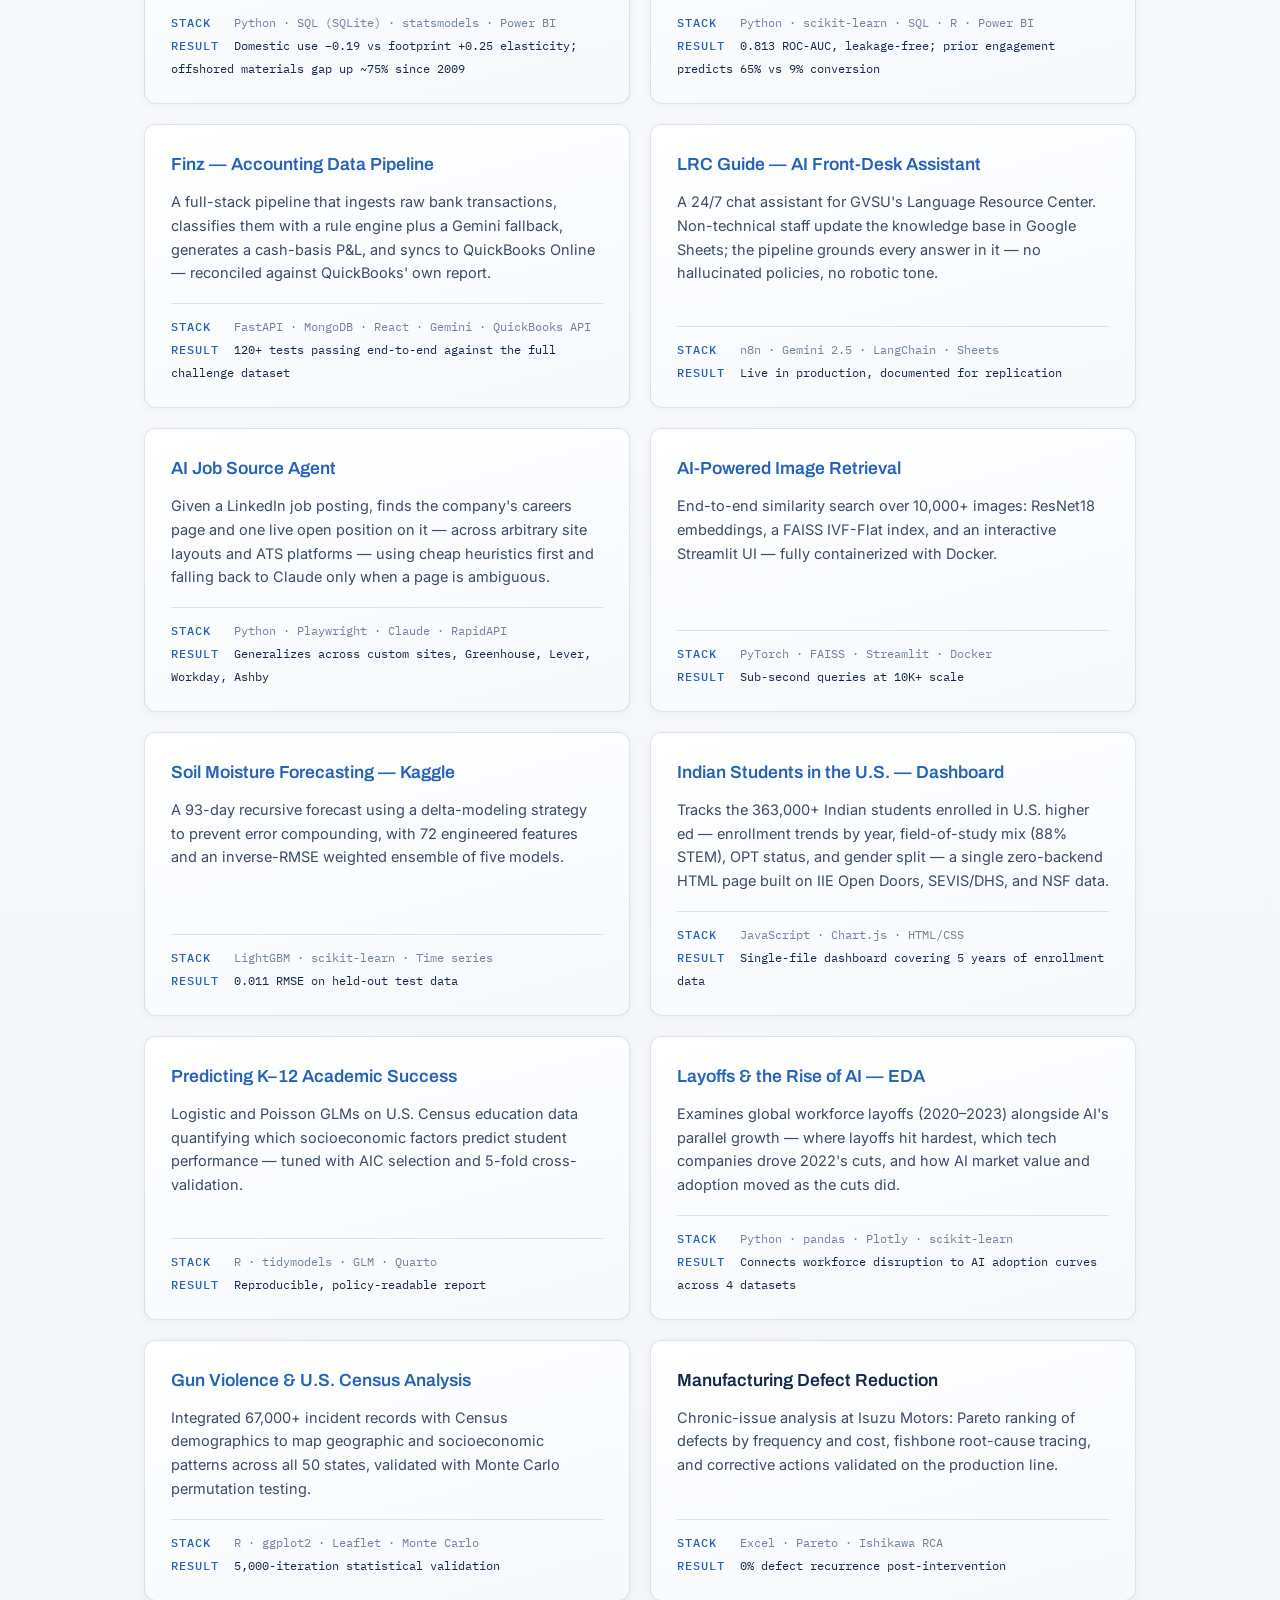
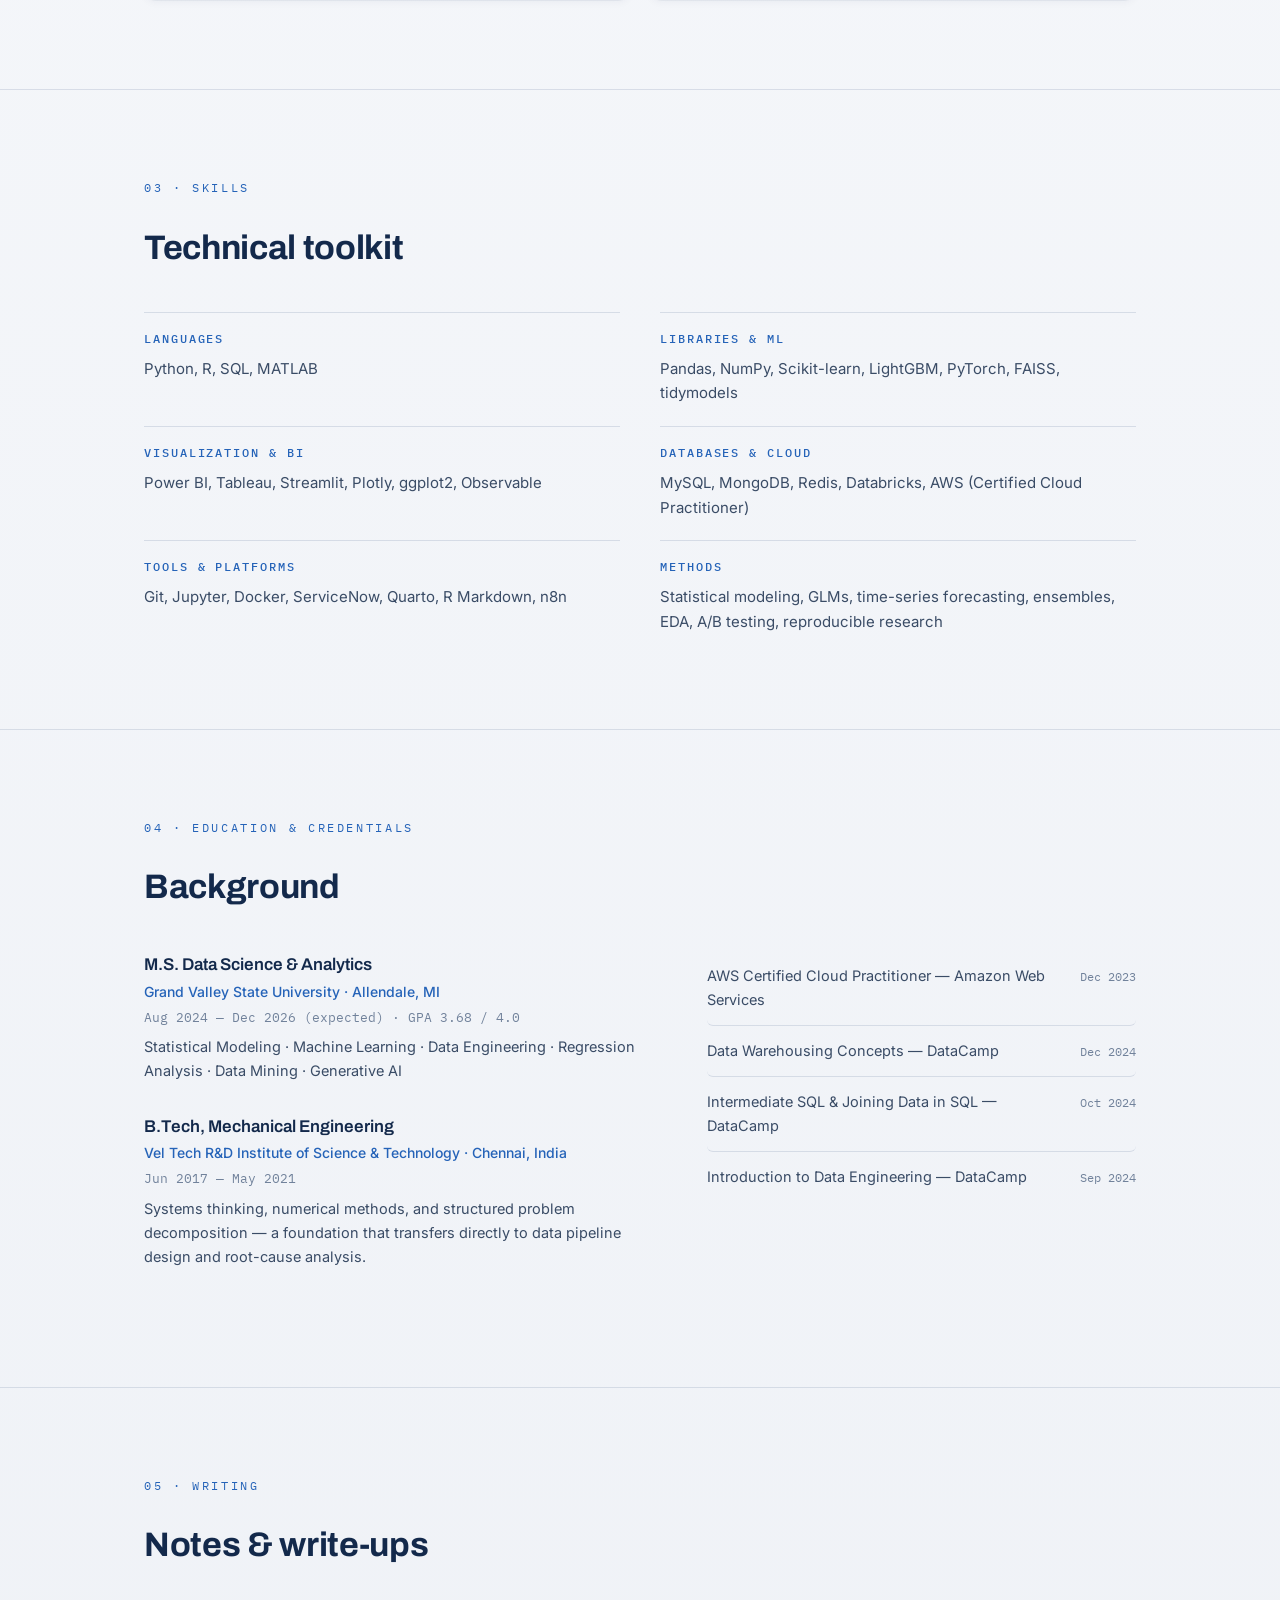
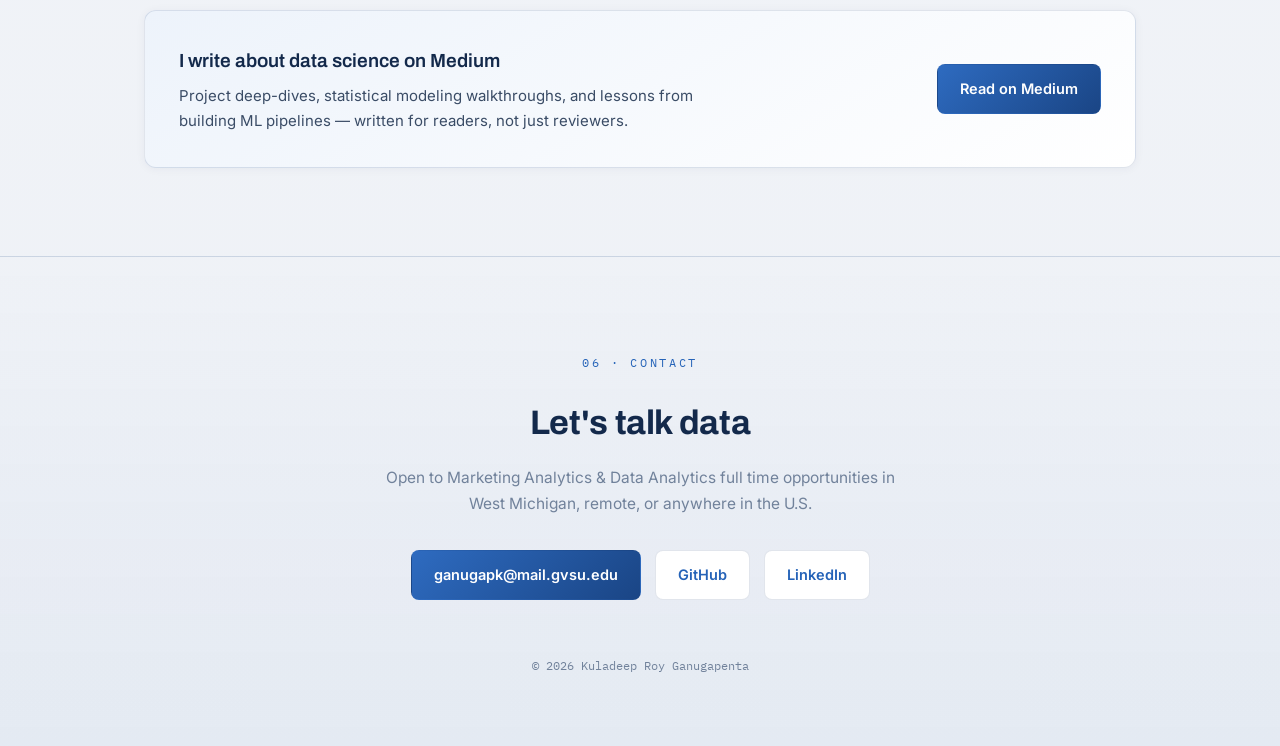
==== commit 3d5d8ff0: "Add SDG 12 decoupling project card Co-Authored-By: Claude Opus 5.5 <noreply@anthropic.com>" ====
--- a/index.html
+++ b/index.html
@@ -388,6 +388,19 @@
     <span class="eyebrow">02 · Projects</span>
     <h2>Selected work</h2>
     <div class="projects-grid">
+
+      <article class="project reveal">
+        <h3>
+          <a href="https://github.com/kdeepr/sdg12-us-decoupling" target="_blank" rel="noopener noreferrer">
+            SDG 12 — Is US Consumption Decoupling from Growth?
+          </a>
+        </h3>
+        <p>International Sibling Society internship project on UN SDG 12.2. Joined UNEP material-footprint and domestic-consumption data to World Bank GDP in SQL, then used log-log elasticity regressions with an AIC-selected 2008 structural break and Newey-West errors to show the US decouples at home but not once imports are counted.</p>
+        <div class="row">
+          <b>STACK&nbsp;&nbsp;</b> Python · SQL (SQLite) · statsmodels · Power BI<br />
+          <b>RESULT&nbsp;</b> <span>Domestic use −0.19 vs footprint +0.25 elasticity; offshored materials gap up ~75% since 2009</span>
+        </div>
+      </article>
 
       <article class="project reveal">
         <h3>
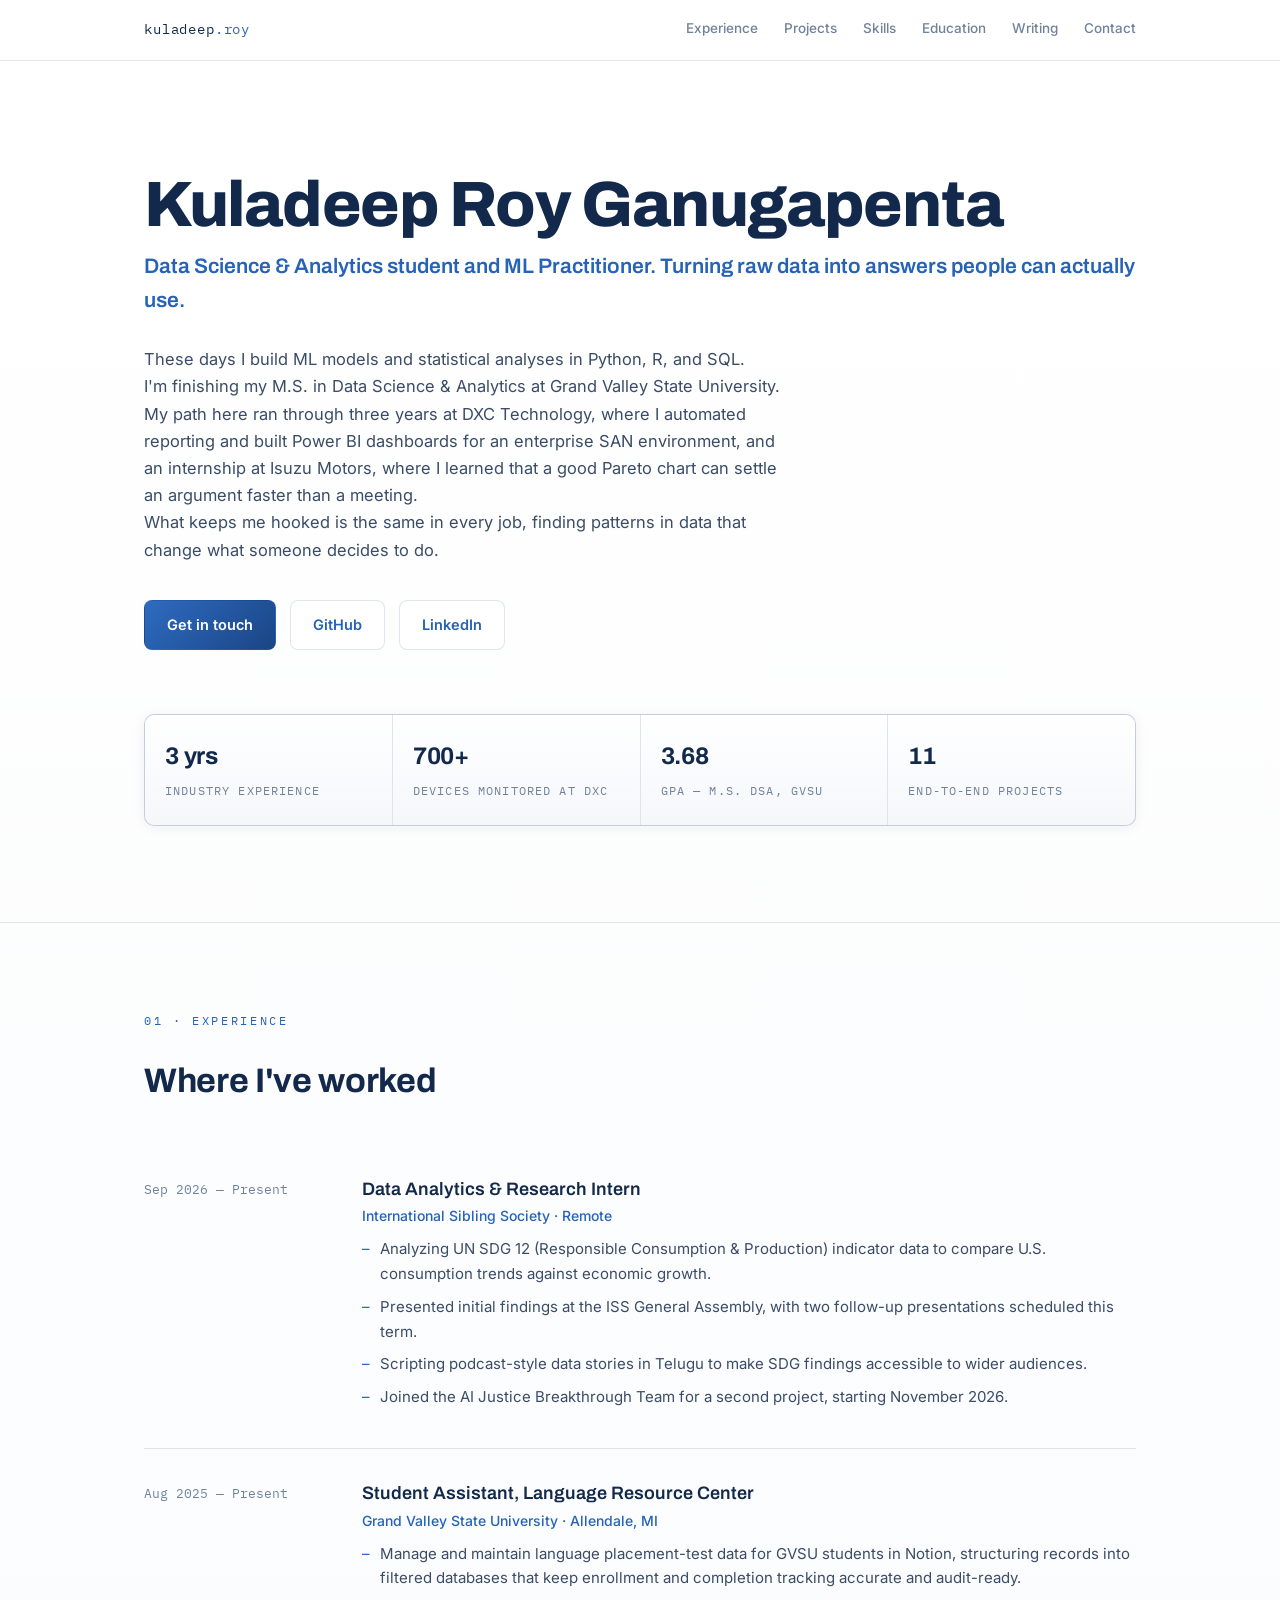
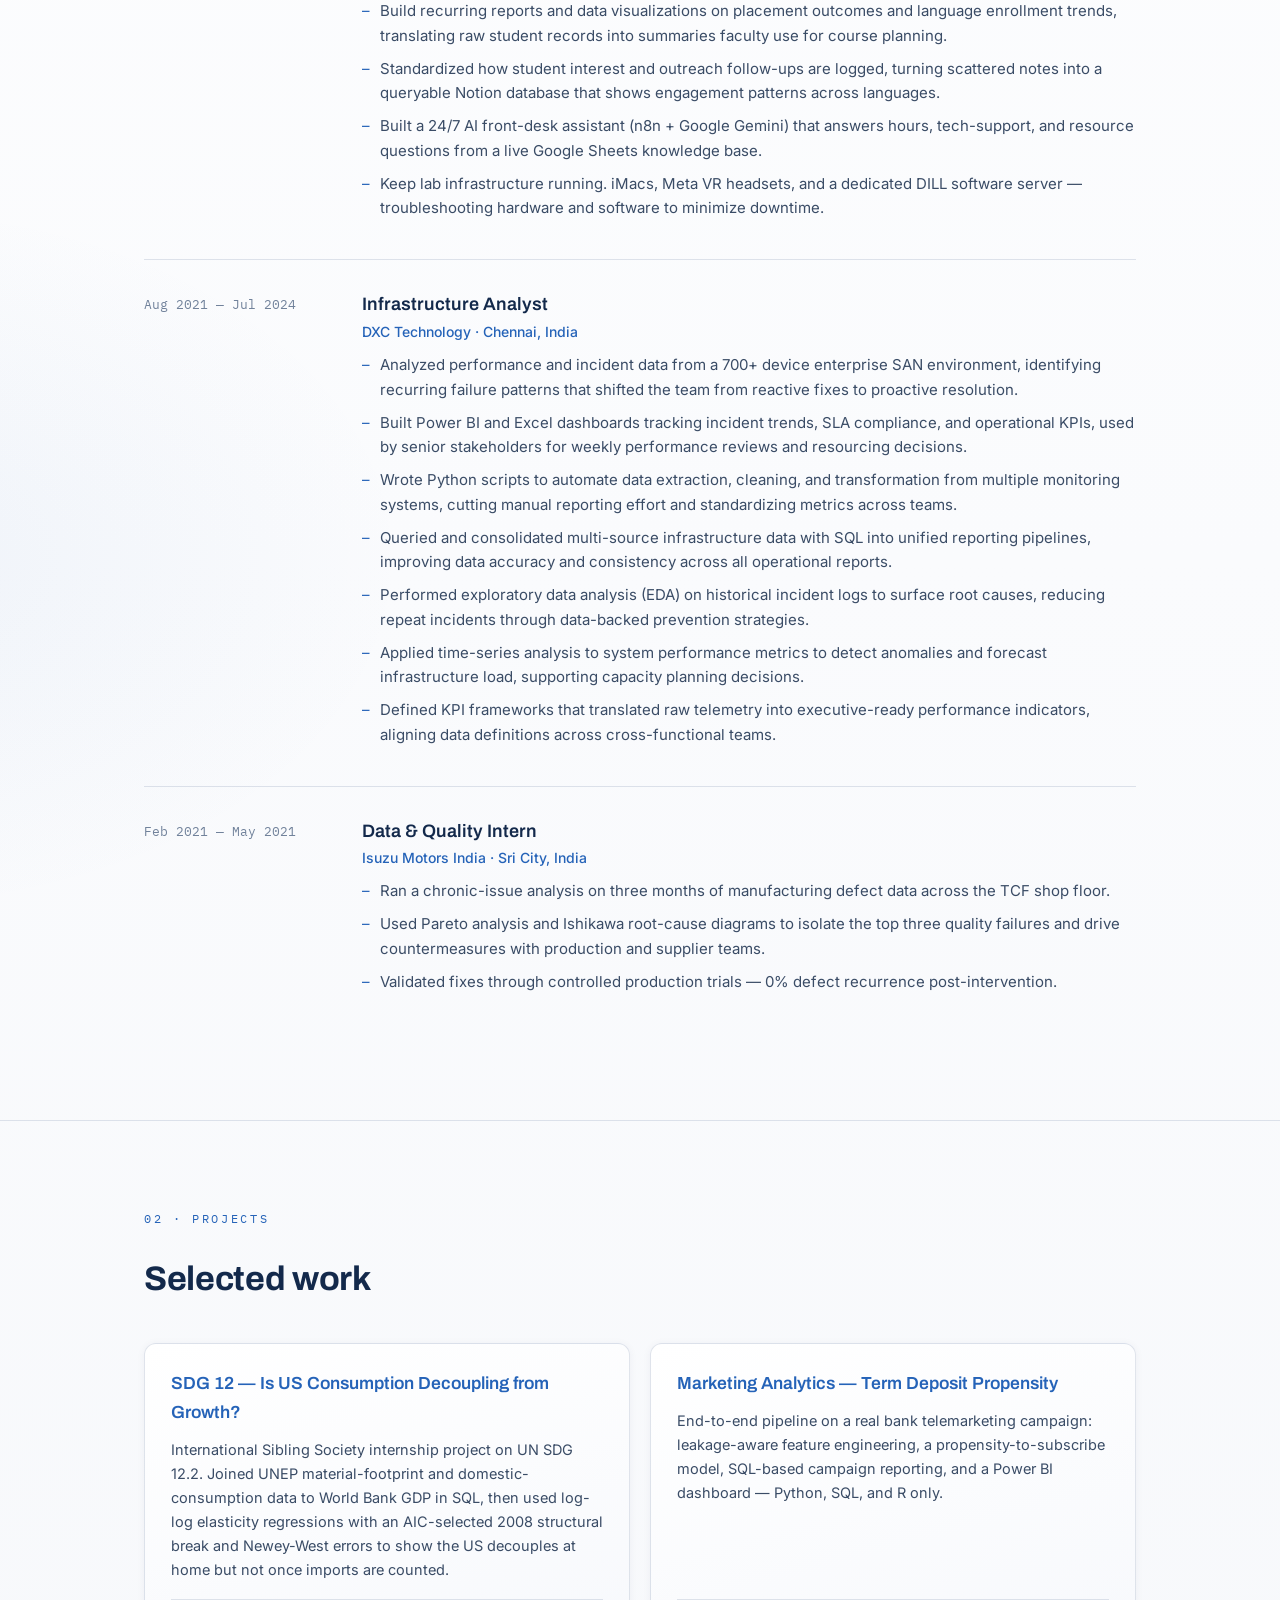
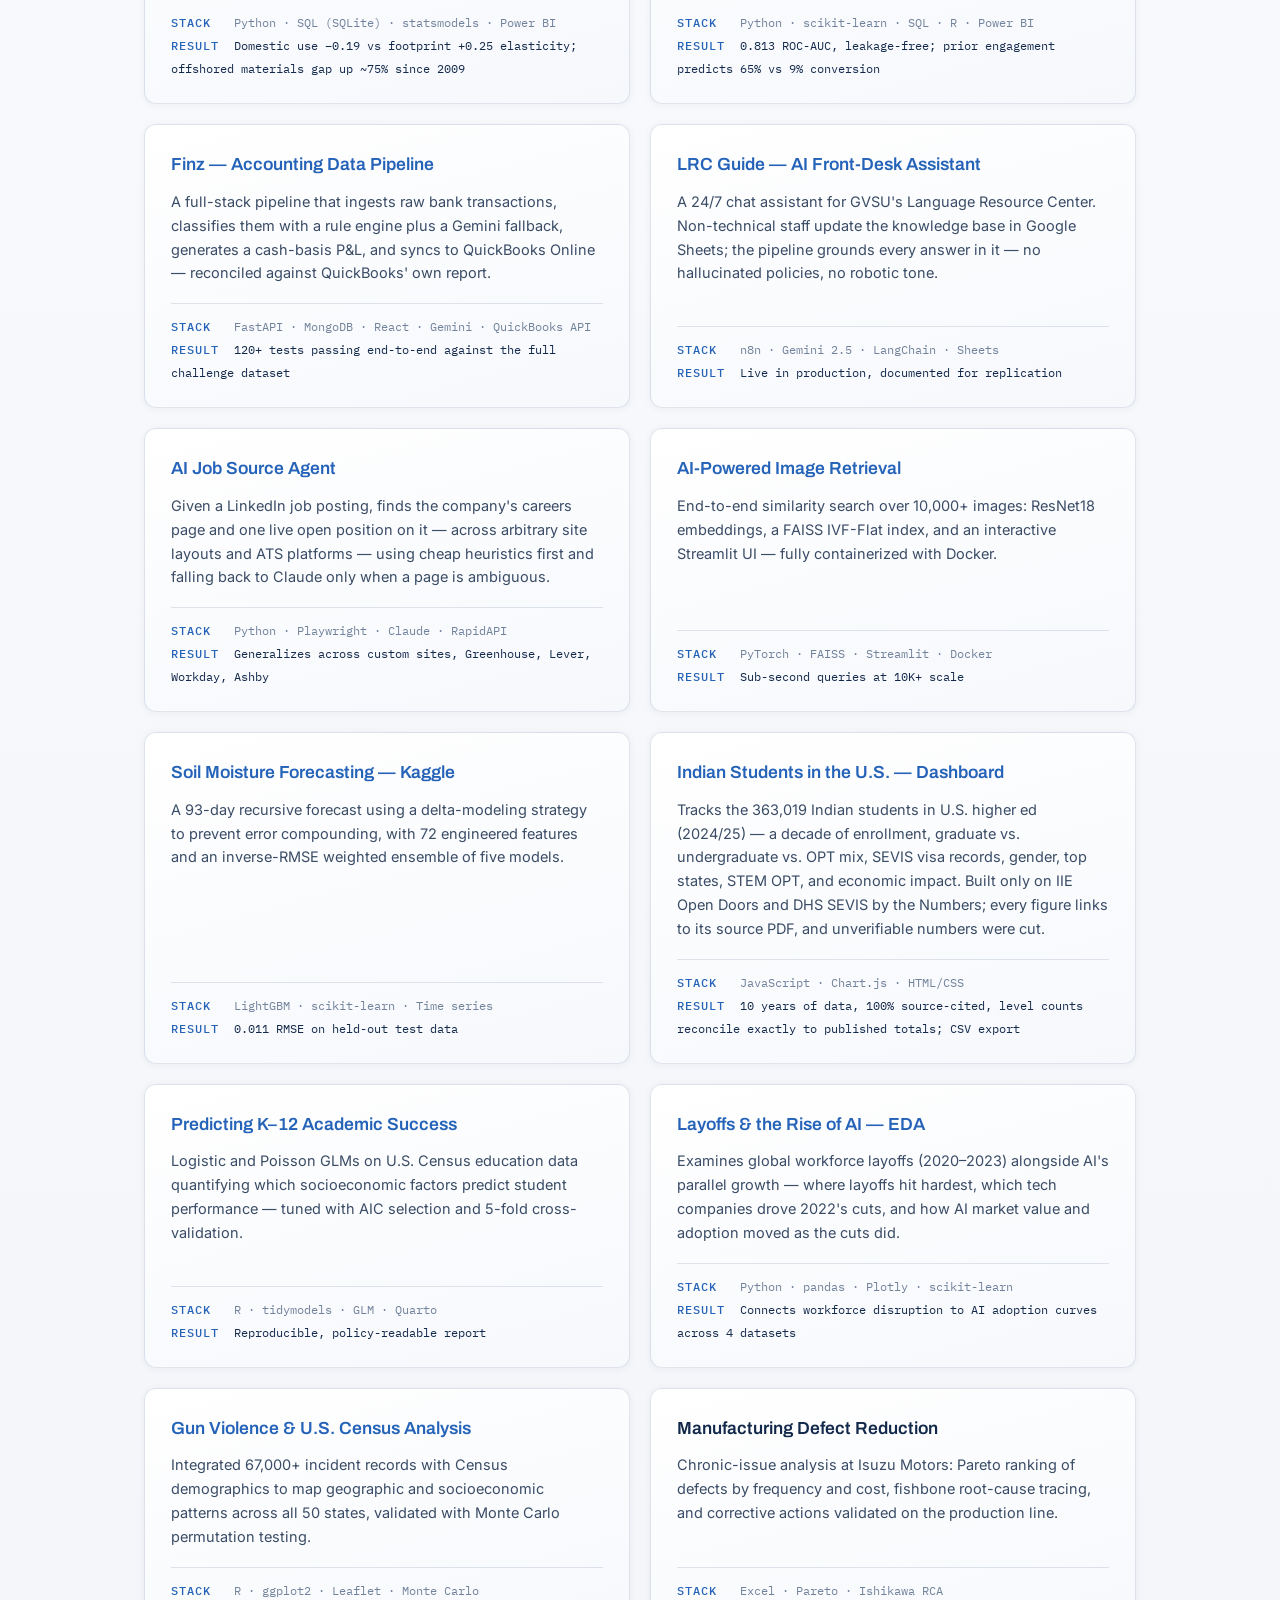
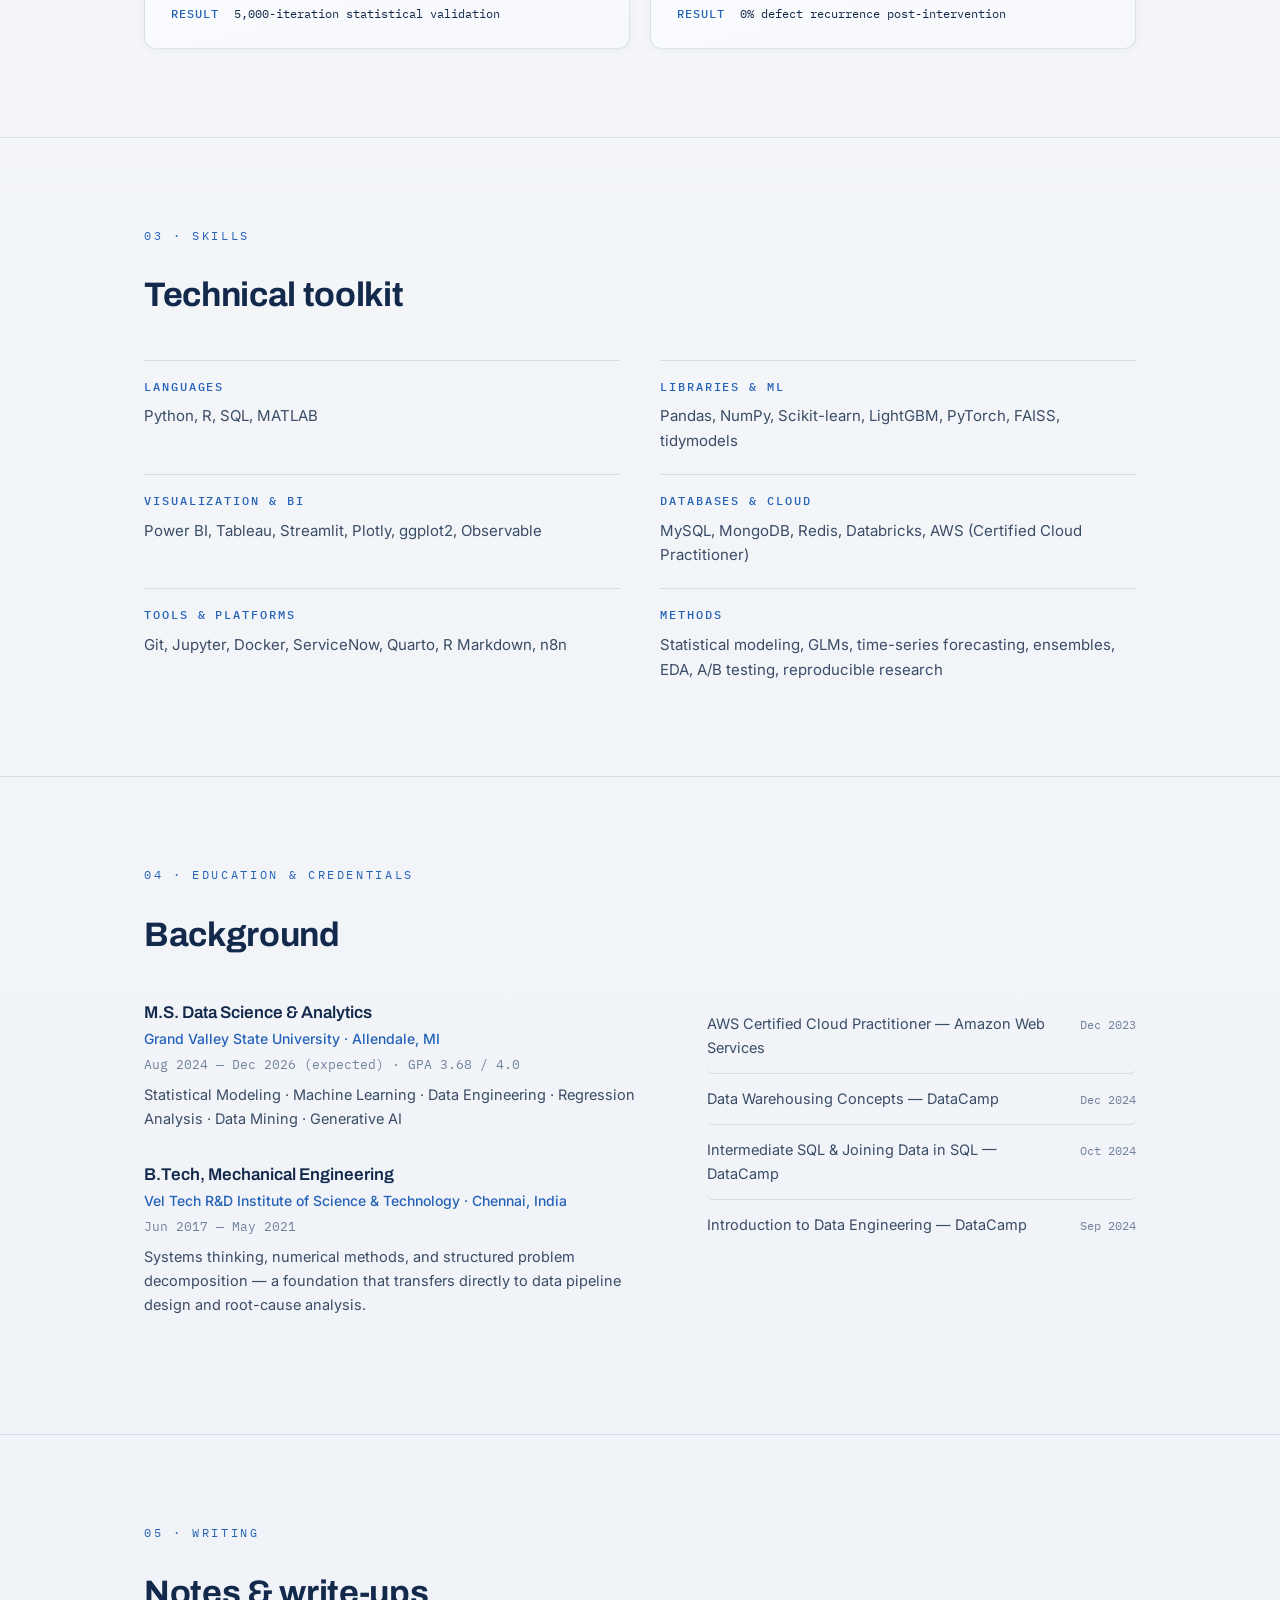
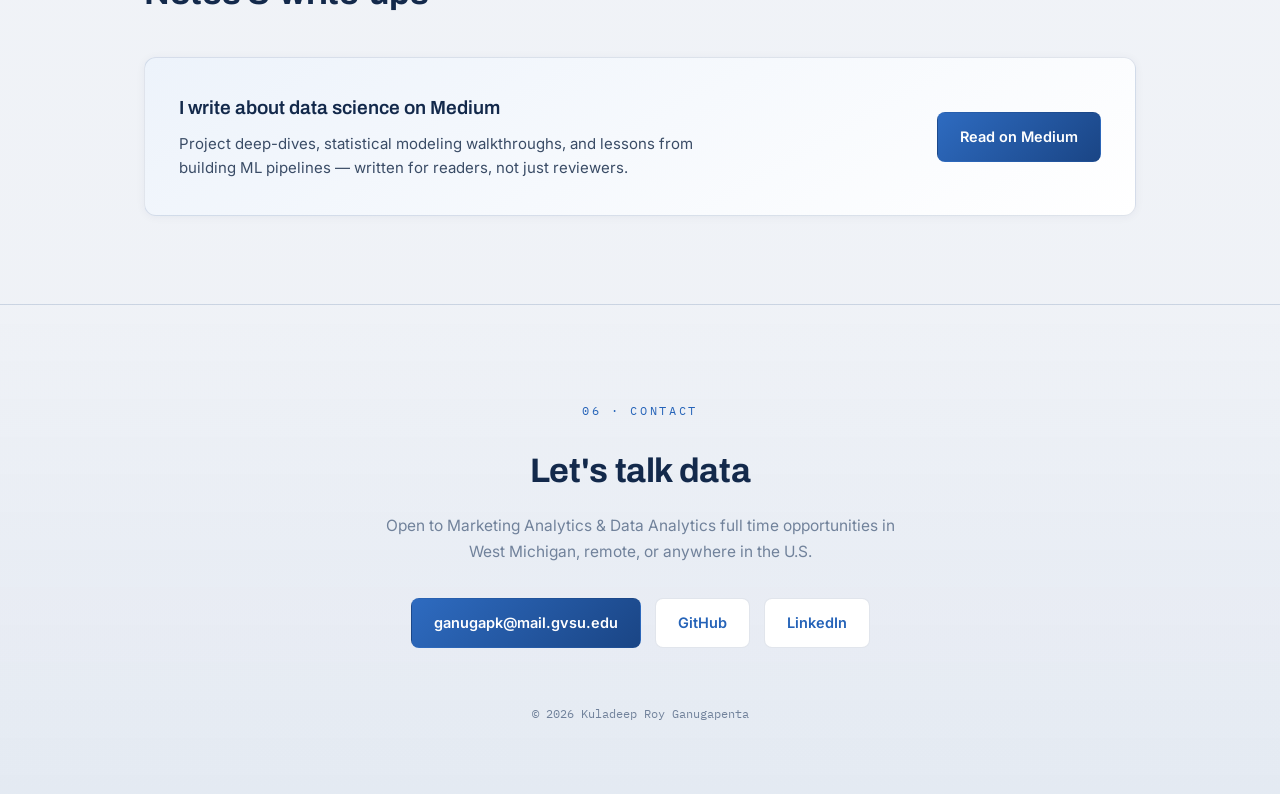
==== commit 34c7688a: "Update India students dashboard card to match rebuilt dashboard Co-Authored-By: Claude Opus 5.5 <nor" ====
--- a/index.html
+++ b/index.html
@@ -486,10 +486,10 @@
             Indian Students in the U.S. — Dashboard
           </a>
         </h3>
-        <p>Tracks the 363,000+ Indian students enrolled in U.S. higher ed — enrollment trends by year, field-of-study mix (88% STEM), OPT status, and gender split — a single zero-backend HTML page built on IIE Open Doors, SEVIS/DHS, and NSF data.</p>
+        <p>Tracks the 363,019 Indian students in U.S. higher ed (2024/25) — a decade of enrollment, graduate vs. undergraduate vs. OPT mix, SEVIS visa records, gender, top states, STEM OPT, and economic impact. Built only on IIE Open Doors and DHS SEVIS by the Numbers; every figure links to its source PDF, and unverifiable numbers were cut.</p>
         <div class="row">
           <b>STACK&nbsp;&nbsp;</b> JavaScript · Chart.js · HTML/CSS<br />
-          <b>RESULT&nbsp;</b> <span>Single-file dashboard covering 5 years of enrollment data</span>
+          <b>RESULT&nbsp;</b> <span>10 years of data, 100% source-cited, level counts reconcile exactly to published totals; CSV export</span>
         </div>
       </article>
 
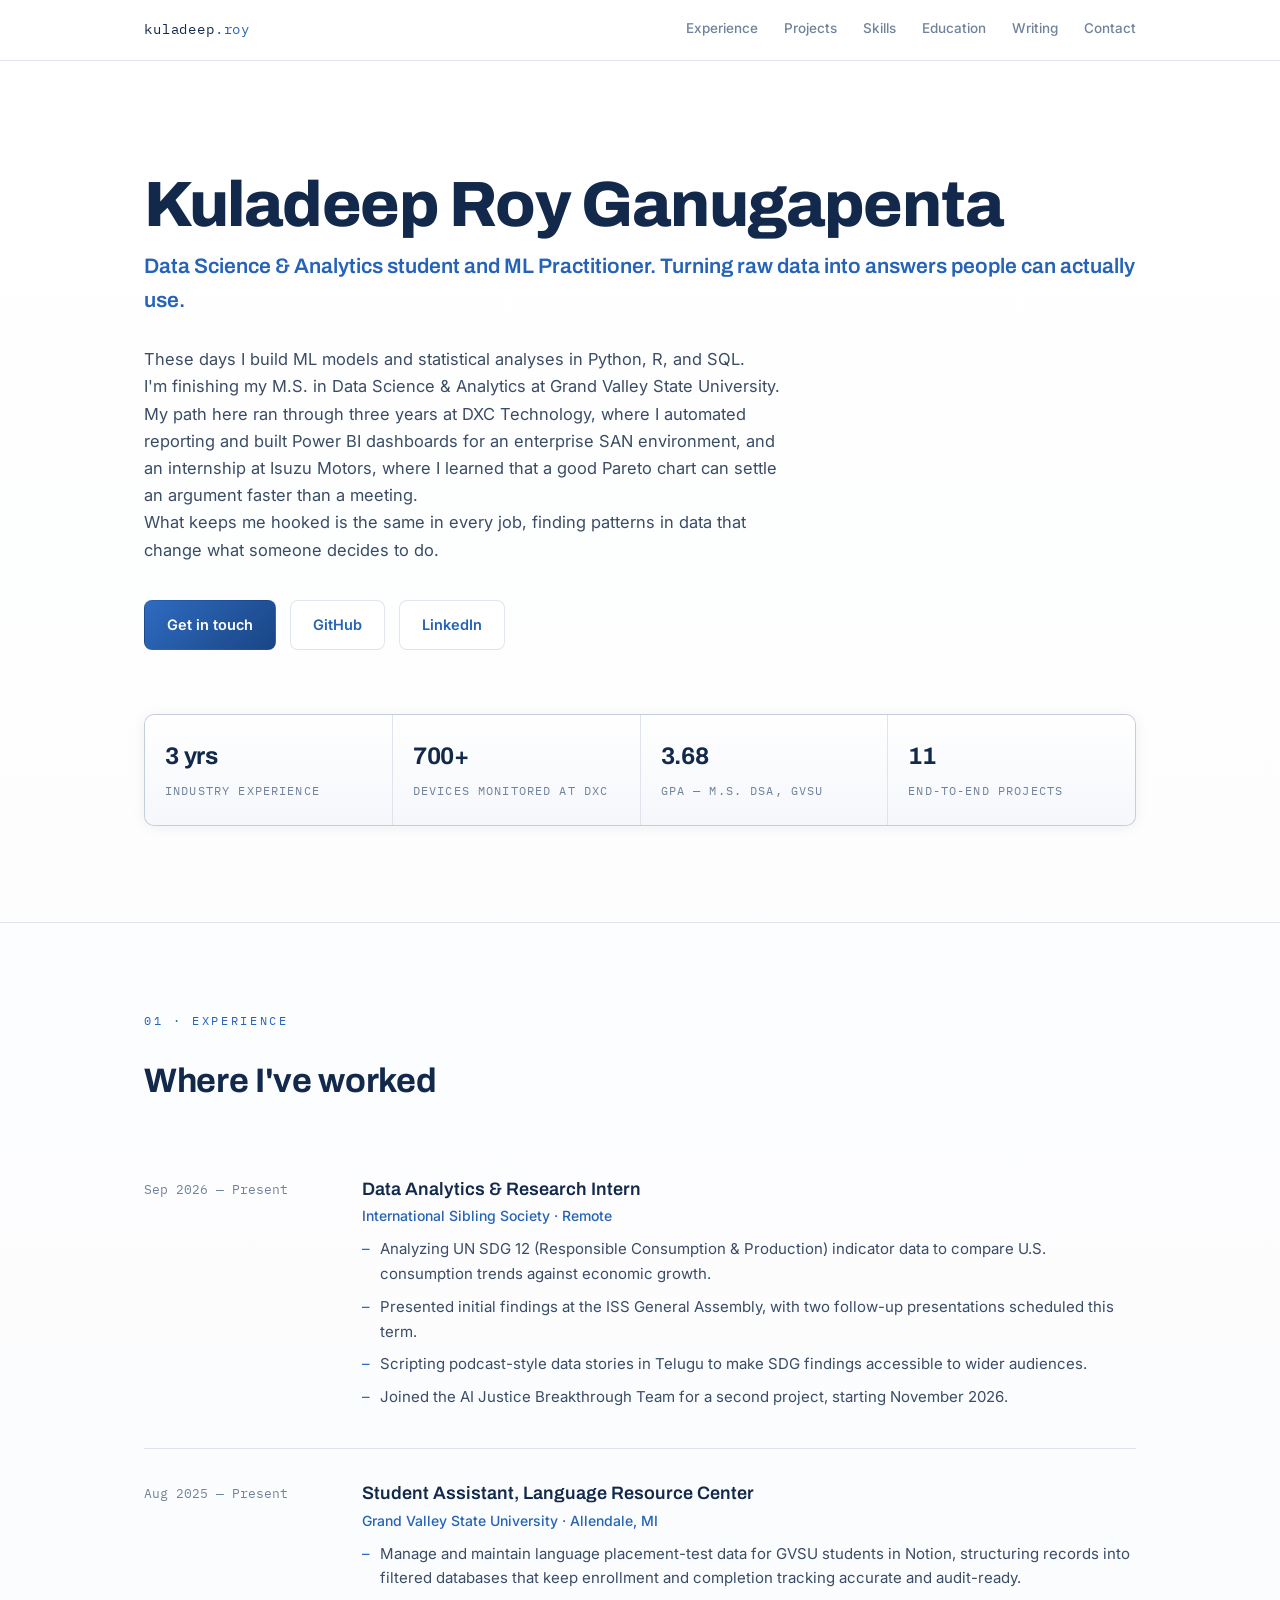
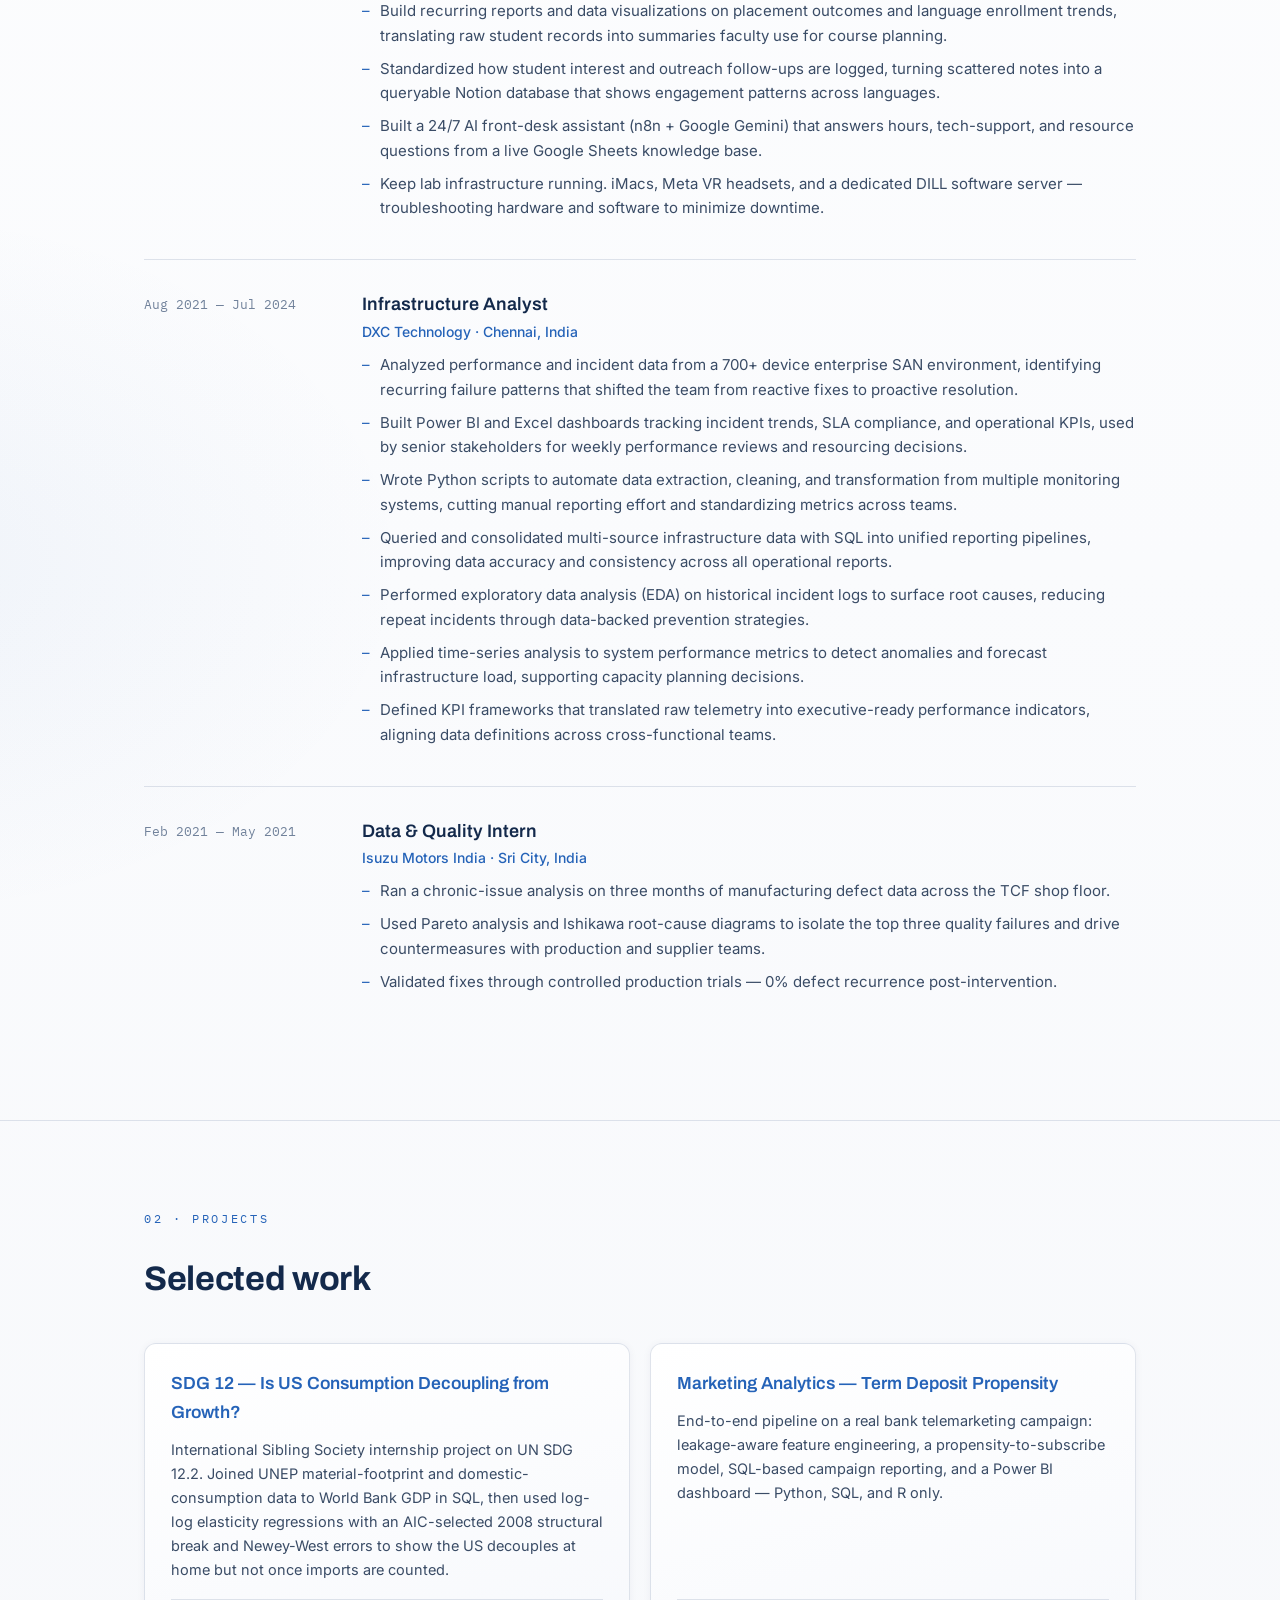
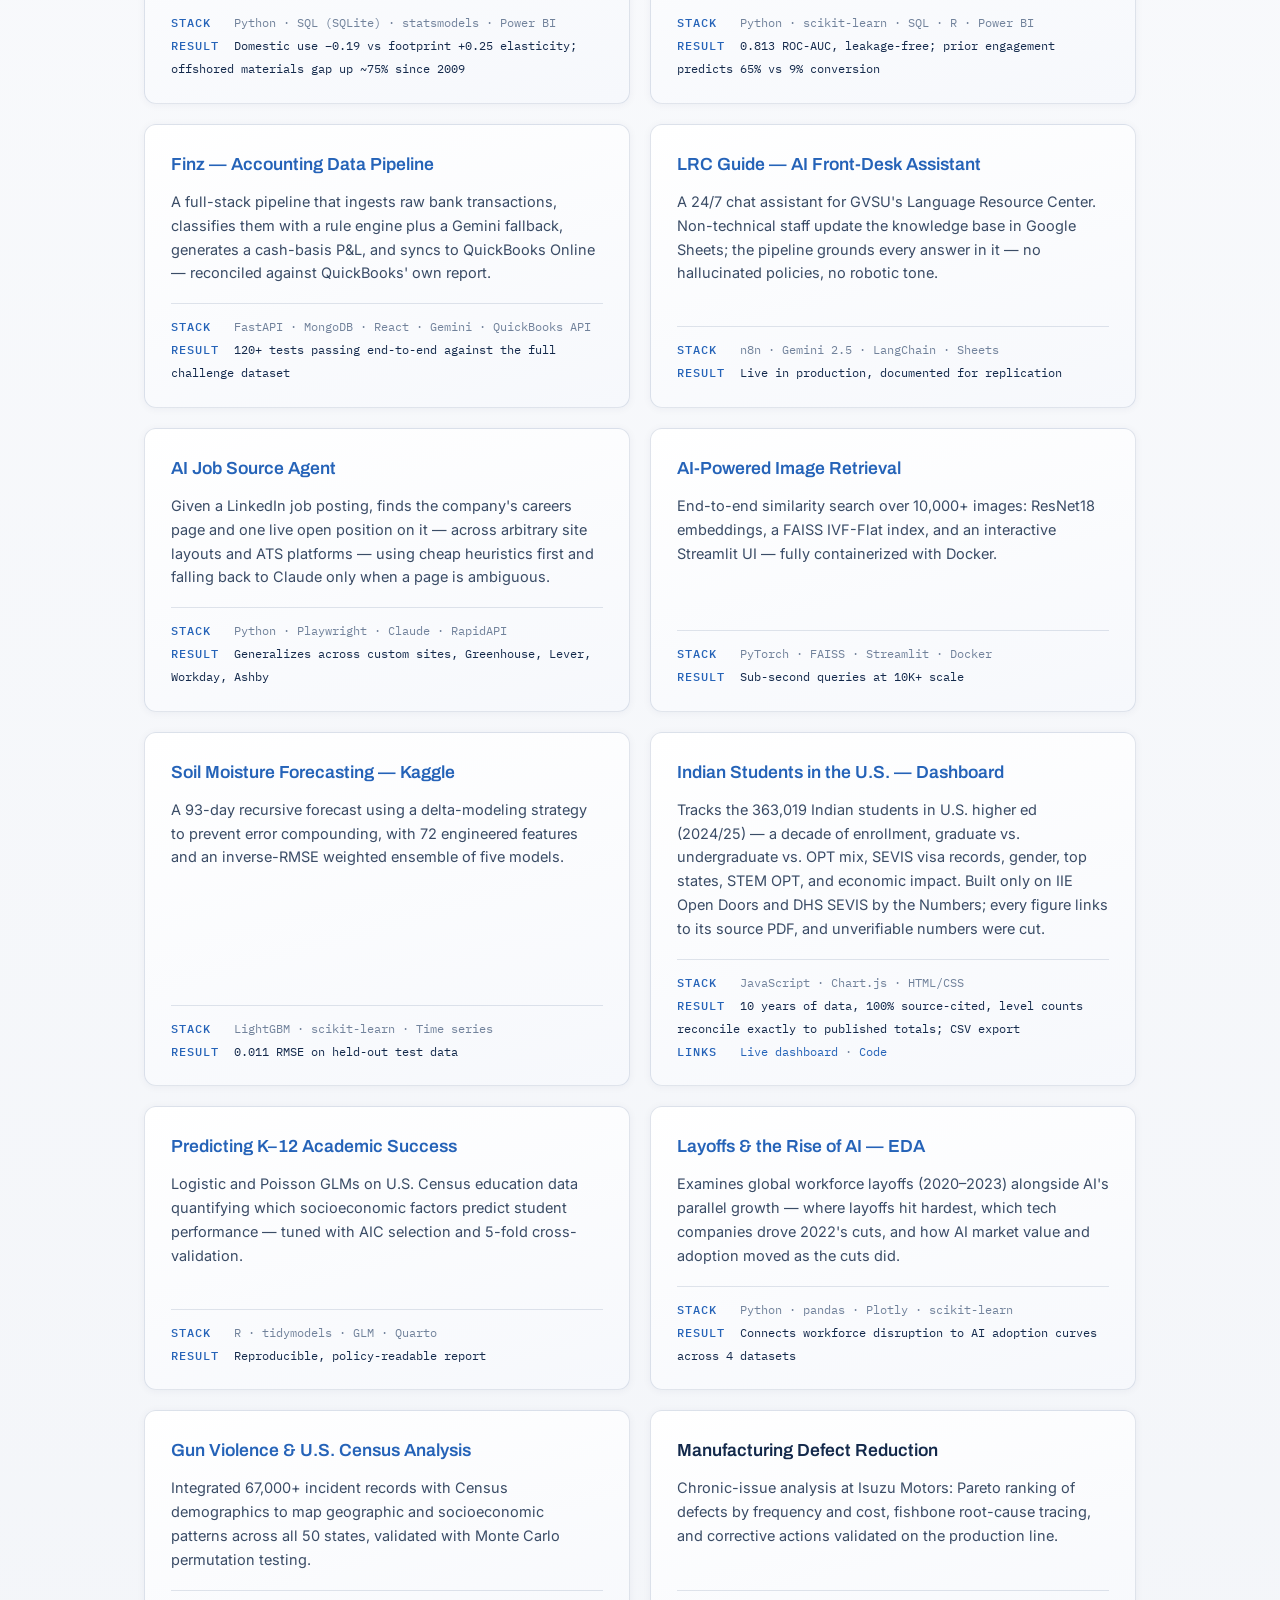
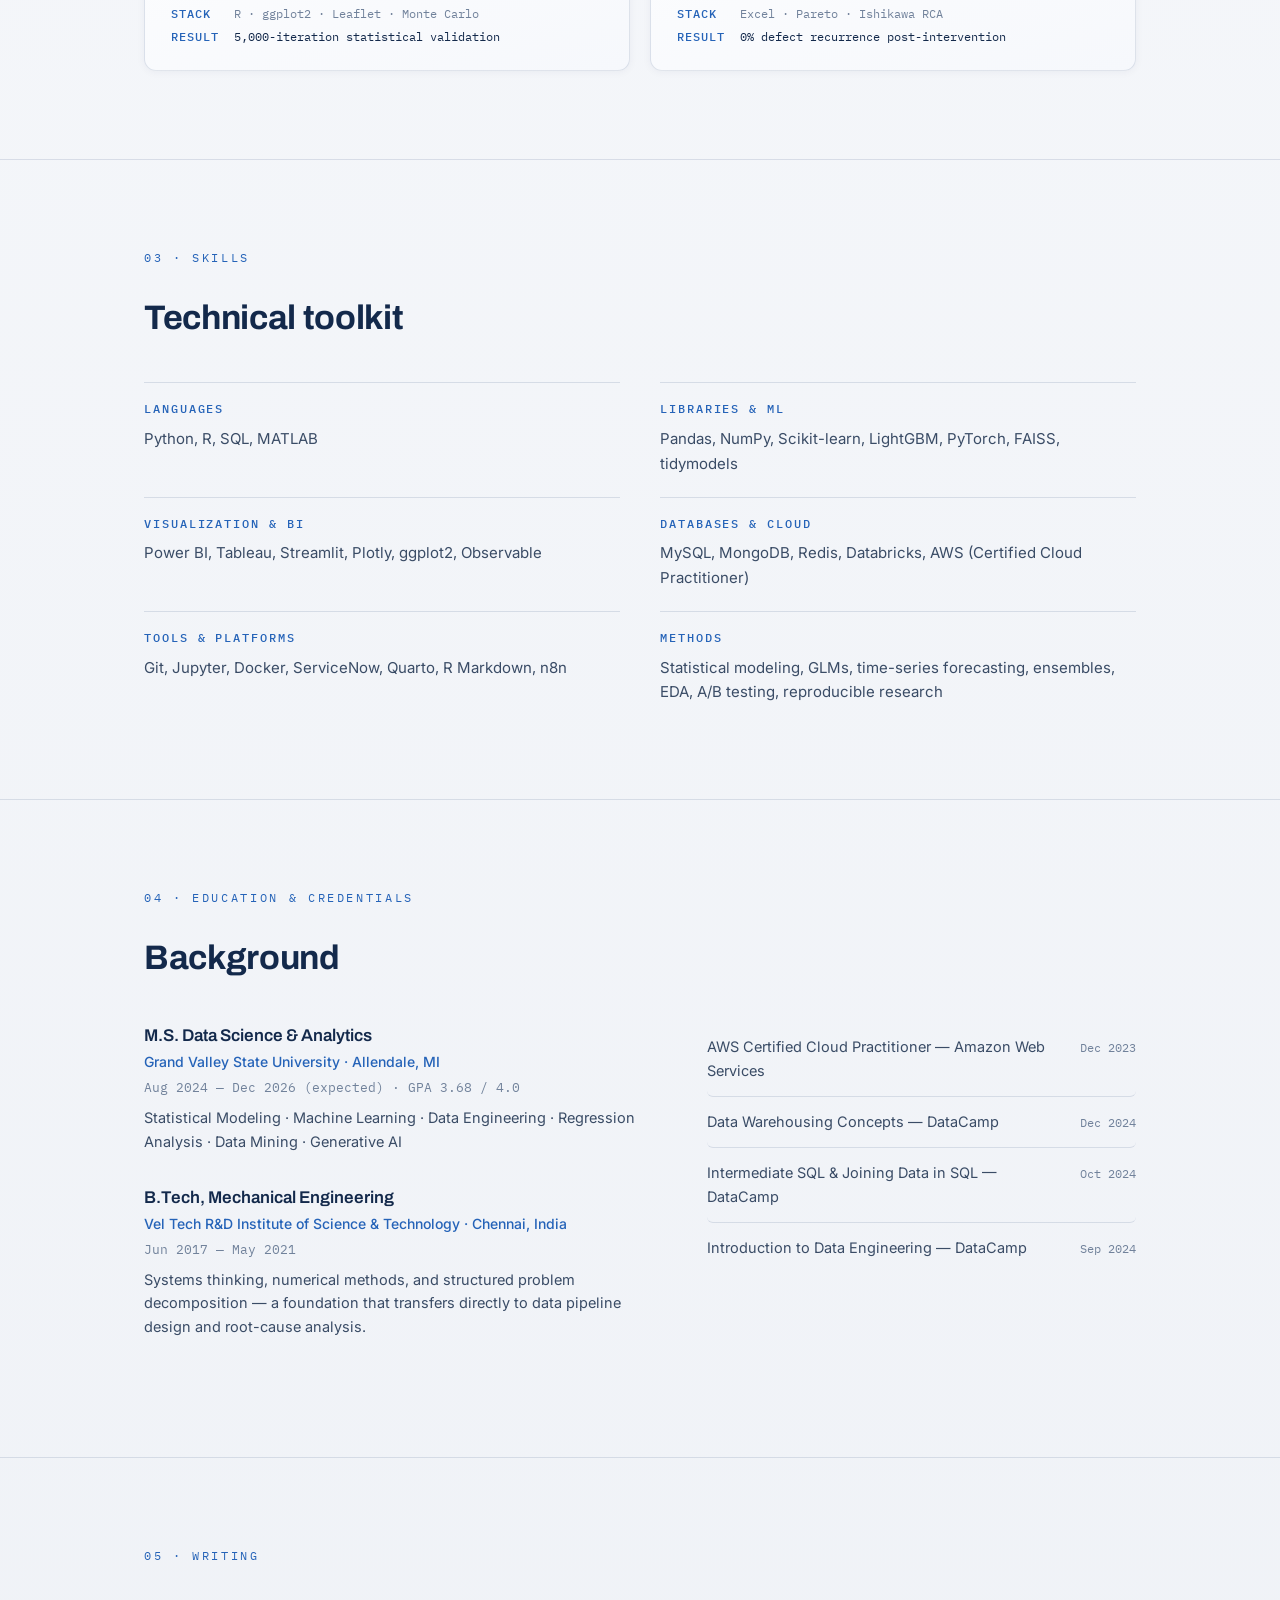
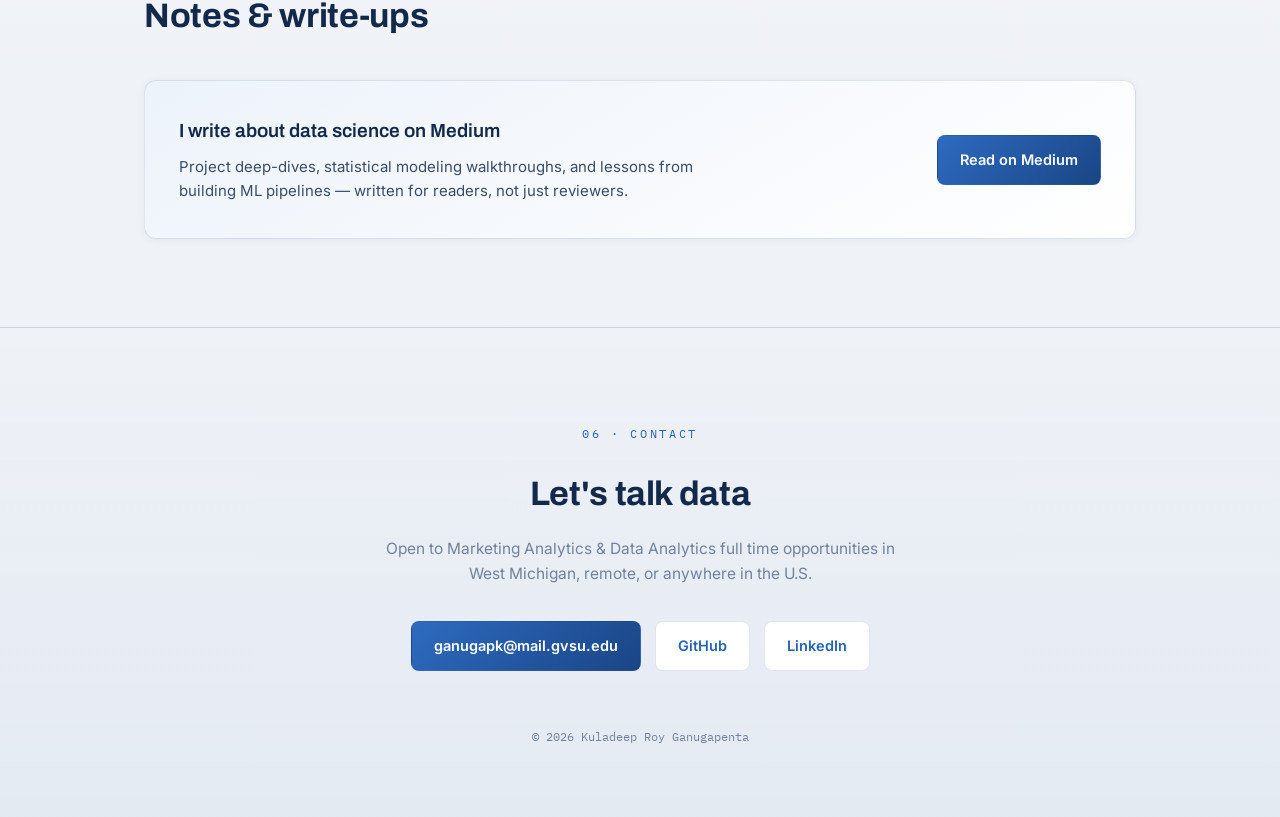
==== commit 1672692c: "Link India students card to live Vercel dashboard Co-Authored-By: Claude Opus 5.5 <noreply@anthropic" ====
--- a/index.html
+++ b/index.html
@@ -482,14 +482,15 @@
 
       <article class="project reveal">
         <h3>
-          <a href="https://github.com/kdeepr/india-students-dashboard" target="_blank" rel="noopener noreferrer">
+          <a href="https://india-students-dashboard.vercel.app" target="_blank" rel="noopener noreferrer">
             Indian Students in the U.S. — Dashboard
           </a>
         </h3>
         <p>Tracks the 363,019 Indian students in U.S. higher ed (2024/25) — a decade of enrollment, graduate vs. undergraduate vs. OPT mix, SEVIS visa records, gender, top states, STEM OPT, and economic impact. Built only on IIE Open Doors and DHS SEVIS by the Numbers; every figure links to its source PDF, and unverifiable numbers were cut.</p>
         <div class="row">
           <b>STACK&nbsp;&nbsp;</b> JavaScript · Chart.js · HTML/CSS<br />
-          <b>RESULT&nbsp;</b> <span>10 years of data, 100% source-cited, level counts reconcile exactly to published totals; CSV export</span>
+          <b>RESULT&nbsp;</b> <span>10 years of data, 100% source-cited, level counts reconcile exactly to published totals; CSV export</span><br />
+          <b>LINKS&nbsp;&nbsp;</b> <a href="https://india-students-dashboard.vercel.app" target="_blank" rel="noopener noreferrer">Live dashboard</a> · <a href="https://github.com/kdeepr/india-students-dashboard" target="_blank" rel="noopener noreferrer">Code</a>
         </div>
       </article>
 
